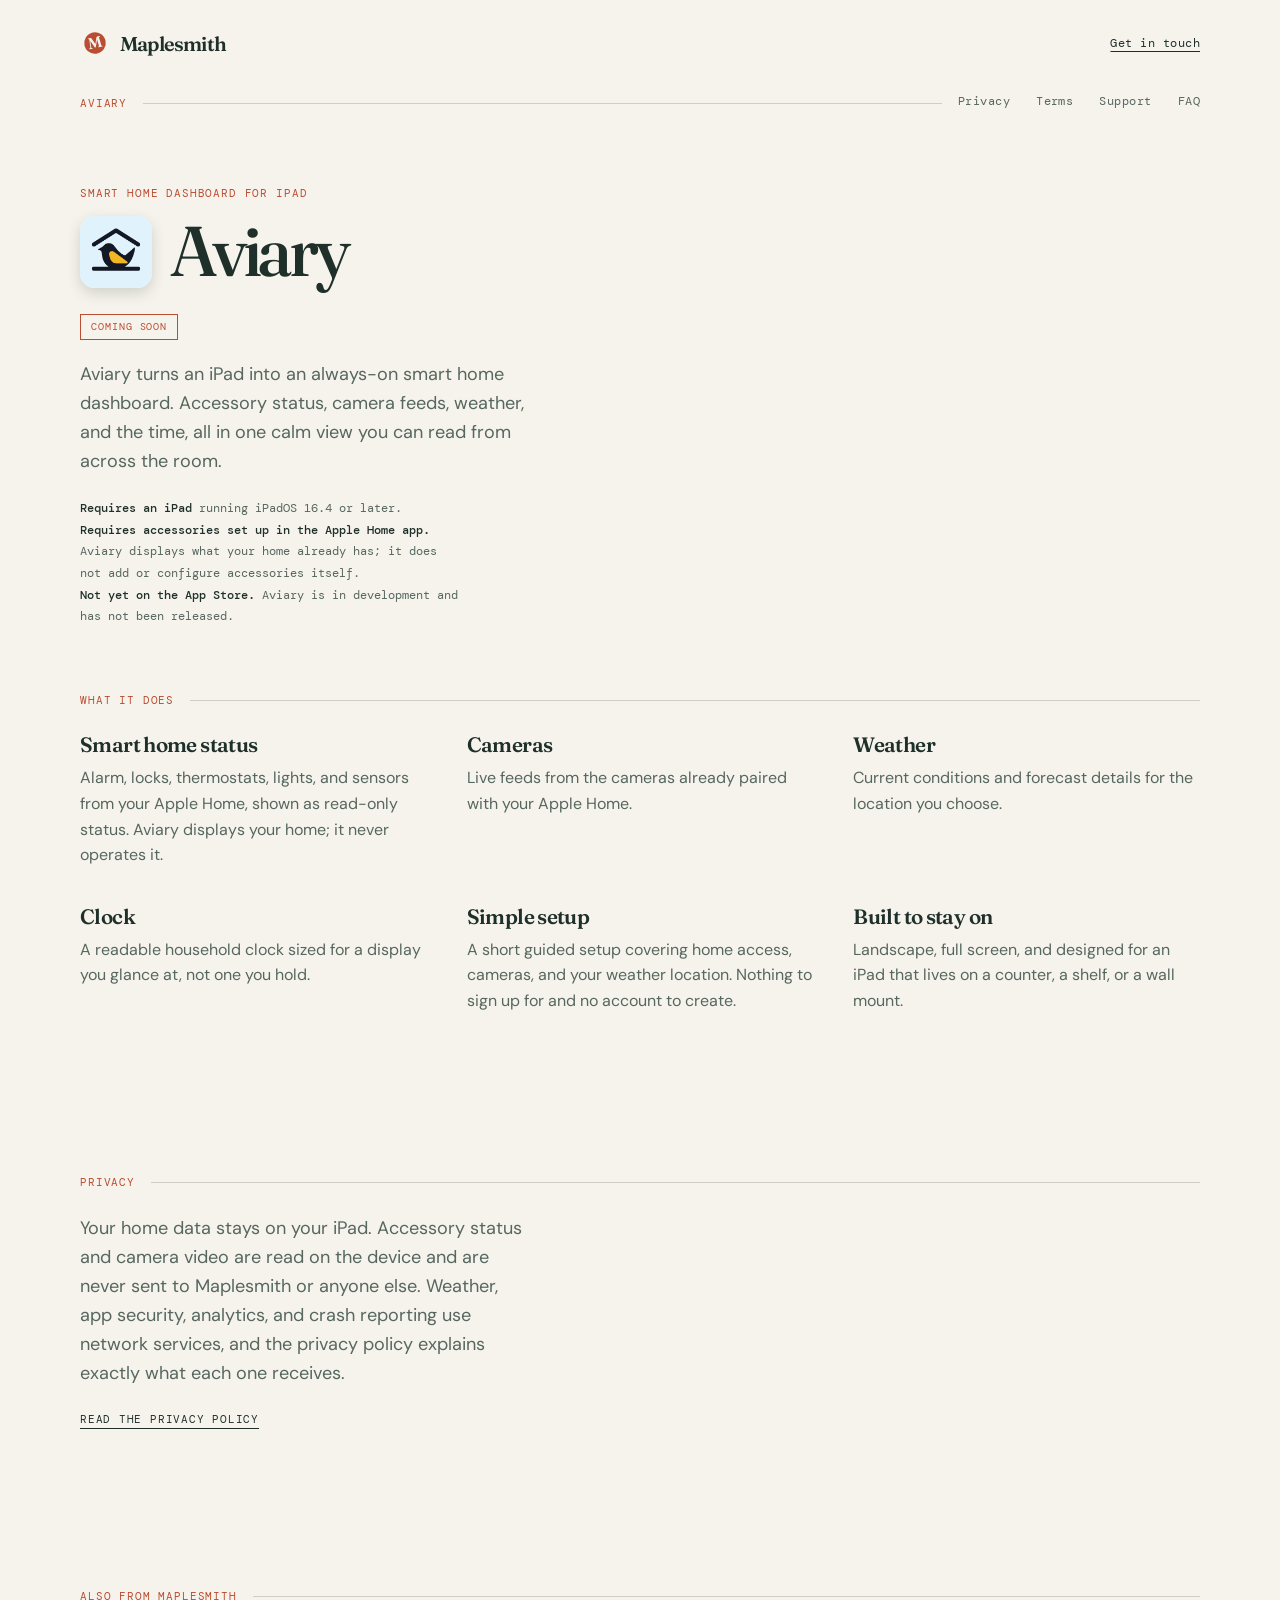
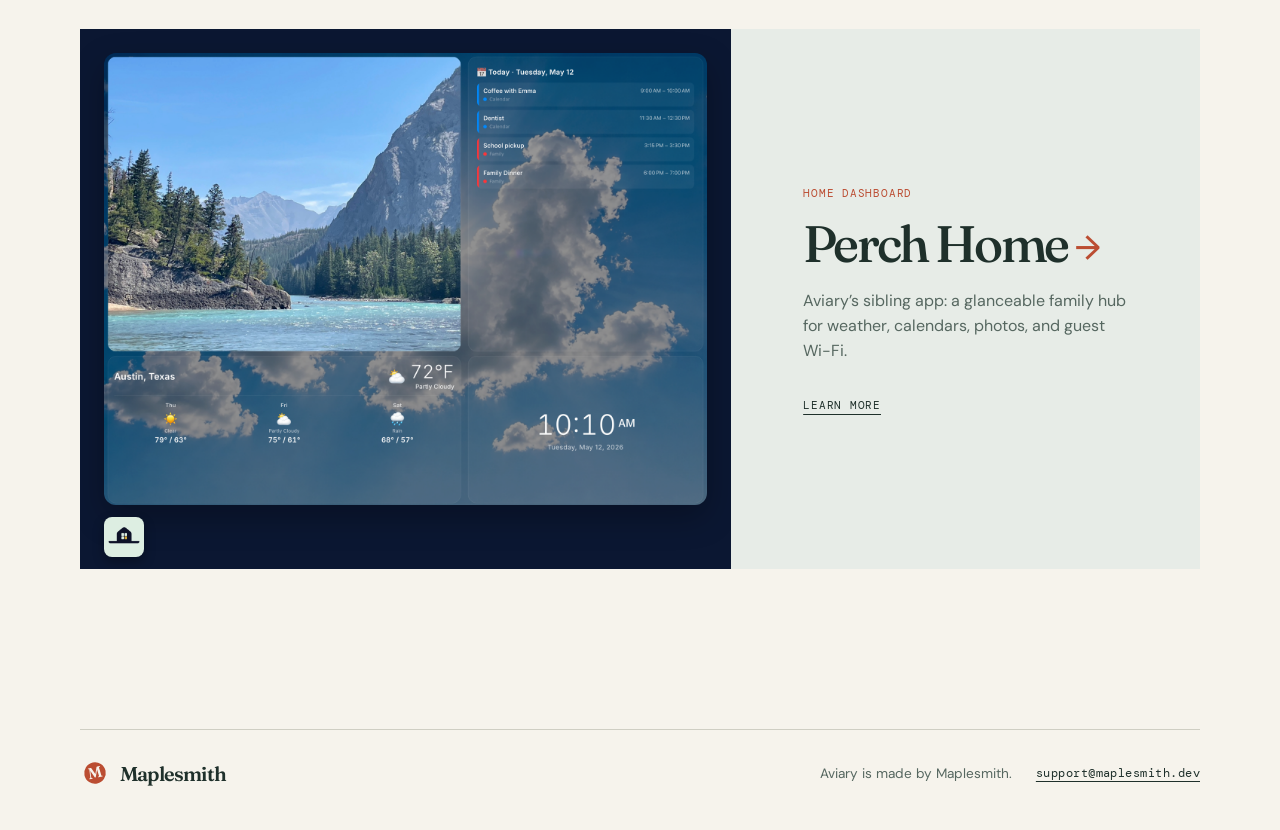
==== aviary/index.html @ 8ebf3b01 "feat: add Aviary section to maplesmith.dev Adds /aviary/ with landing, privacy, terms, support, and " ====
<!doctype html>
<html lang="en">
  <head>
    <meta charset="UTF-8" />
    <meta name="viewport" content="width=device-width, initial-scale=1.0" />
    <meta
      name="description"
      content="Aviary turns an iPad into an always-on smart home dashboard for Apple Home accessory status, camera feeds, weather, and the time."
    />
    <meta name="theme-color" content="#f6f3ec" />
    <title>Aviary - Maplesmith</title>
    <link rel="icon" href="../assets/maplesmith-mark.svg" type="image/svg+xml" />
    <link rel="alternate icon" href="../assets/favicon-32.png" type="image/png" sizes="32x32" />
    <link rel="apple-touch-icon" href="../assets/maplesmith-mark-avatar-180.png" />
    <link rel="preconnect" href="https://fonts.googleapis.com" />
    <link rel="preconnect" href="https://fonts.gstatic.com" crossorigin />
    <link
      href="https://fonts.googleapis.com/css2?family=DM+Mono:wght@400;500&amp;family=DM+Sans:opsz,wght@9..40,400;9..40,500;9..40,600&amp;family=Fraunces:opsz,wght@9..144,500;9..144,600&amp;display=swap"
      rel="stylesheet"
    />
    <link rel="stylesheet" href="../styles.css" />
  </head>
  <body>
    <main>
      <nav aria-label="Primary navigation">
        <a class="wordmark" href="../" aria-label="Maplesmith home">
          <img class="mark" src="../assets/maplesmith-mark.svg" alt="" />
          <span>Maplesmith</span>
        </a>
        <a class="nav-link" href="mailto:hello@maplesmith.dev">Get in touch</a>
      </nav>

      <div class="section-head">
        <div class="section-heading">
          <p class="eyebrow section-label"><a href="./" aria-current="page">Aviary</a></p>
          <span class="rule" aria-hidden="true"></span>
          <nav class="section-nav" aria-label="Aviary pages">
            <a href="./privacy/">Privacy</a>
            <a href="./terms/">Terms</a>
            <a href="./support/">Support</a>
            <a href="./faq/">FAQ</a>
          </nav>
        </div>
      </div>

      <section class="page-hero" id="top">
        <p class="eyebrow app-eyebrow">Smart home dashboard for iPad</p>
        <div class="app-id">
          <img class="app-icon" src="../assets/aviary-icon.png" alt="" />
          <h1>Aviary</h1>
        </div>
        <!-- COMING SOON: remove this badge when v1 is live on the App Store (aviary#34) -->
        <p class="hero-badge"><span class="status-badge">Coming soon</span></p>
        <p class="intro">
          Aviary turns an iPad into an always-on smart home dashboard. Accessory status, camera
          feeds, weather, and the time, all in one calm view you can read from across the room.
        </p>
        <p class="requirements">
          <strong>Requires an iPad</strong> running iPadOS 16.4 or later.<br />
          <strong>Requires accessories set up in the Apple Home app.</strong> Aviary displays what
          your home already has; it does not add or configure accessories itself.<br />
          <!-- COMING SOON: replace with the App Store link when v1 is live (aviary#34) -->
          <strong>Not yet on the App Store.</strong> Aviary is in development and has not been
          released.
        </p>
      </section>

      <section class="work" aria-labelledby="features-title">
        <div class="section-heading">
          <p class="eyebrow" id="features-title">What it does</p>
          <span class="rule" aria-hidden="true"></span>
        </div>
        <div class="features">
          <div class="feature">
            <h3>Smart home status</h3>
            <p>
              Alarm, locks, thermostats, lights, and sensors from your Apple Home, shown as
              read-only status. Aviary displays your home; it never operates it.
            </p>
          </div>
          <div class="feature">
            <h3>Cameras</h3>
            <p>Live feeds from the cameras already paired with your Apple Home.</p>
          </div>
          <div class="feature">
            <h3>Weather</h3>
            <p>Current conditions and forecast details for the location you choose.</p>
          </div>
          <div class="feature">
            <h3>Clock</h3>
            <p>A readable household clock sized for a display you glance at, not one you hold.</p>
          </div>
          <div class="feature">
            <h3>Simple setup</h3>
            <p>
              A short guided setup covering home access, cameras, and your weather location. Nothing
              to sign up for and no account to create.
            </p>
          </div>
          <div class="feature">
            <h3>Built to stay on</h3>
            <p>
              Landscape, full screen, and designed for an iPad that lives on a counter, a shelf, or
              a wall mount.
            </p>
          </div>
        </div>
      </section>

      <section class="work" aria-labelledby="privacy-title">
        <div class="section-heading">
          <p class="eyebrow" id="privacy-title">Privacy</p>
          <span class="rule" aria-hidden="true"></span>
        </div>
        <p class="intro">
          Your home data stays on your iPad. Accessory status and camera video are read on the
          device and are never sent to Maplesmith or anyone else. Weather, app security, analytics,
          and crash reporting use network services, and the privacy policy explains exactly what
          each one receives.
        </p>
        <a class="cta" href="privacy/">Read the privacy policy</a>
      </section>

      <section class="work" aria-labelledby="sibling-title">
        <div class="section-heading">
          <p class="eyebrow" id="sibling-title">Also from Maplesmith</p>
          <span class="rule" aria-hidden="true"></span>
        </div>
        <a class="project" href="../perch-home/">
          <div class="project-art" aria-hidden="true">
            <img class="project-screenshot" src="../assets/perch-home-dashboard.png" alt="" />
            <span class="project-app-icon">
              <img src="../assets/perch-home-icon.png" alt="" />
            </span>
          </div>
          <div class="project-copy">
            <p class="project-type">Home dashboard</p>
            <h2>Perch Home <span aria-hidden="true">&rarr;</span></h2>
            <p>
              Aviary&rsquo;s sibling app: a glanceable family hub for weather, calendars, photos,
              and guest Wi-Fi.
            </p>
            <span class="project-link">Learn more</span>
          </div>
        </a>
      </section>
    </main>

    <footer>
      <a class="wordmark" href="../">
        <img class="mark" src="../assets/maplesmith-mark.svg" alt="" />
        <span>Maplesmith</span>
      </a>
      <p>Aviary is made by Maplesmith.</p>
      <a href="mailto:support@maplesmith.dev">support@maplesmith.dev</a>
    </footer>
  </body>
</html>
---- styles.css ----
:root {
  --paper: #f6f3ec;
  --ink: #1f302b;
  --muted: #566760;
  --line: #cfcec3;
  --maple: #bb4d32;
  --moss: #405d4d;
  --serif: "Fraunces", Georgia, serif;
  --sans: "DM Sans", Arial, sans-serif;
  --mono: "DM Mono", monospace;
}

* {
  box-sizing: border-box;
}

html {
  scroll-behavior: smooth;
}

body {
  margin: 0;
  background: var(--paper);
  color: var(--ink);
  font-family: var(--sans);
}

a {
  color: inherit;
}

main,
footer {
  width: min(100% - 48px, 1120px);
  margin: 0 auto;
}

nav {
  display: flex;
  align-items: center;
  justify-content: space-between;
  padding: 28px 0;
}

.wordmark {
  display: inline-flex;
  align-items: center;
  gap: 10px;
  color: var(--ink);
  font-family: var(--serif);
  font-size: 1.25rem;
  font-weight: 600;
  letter-spacing: -0.04em;
  text-decoration: none;
}

.mark {
  width: 30px;
  height: 30px;
  display: block;
}

.nav-link,
footer a:not(.wordmark) {
  font-family: var(--mono);
  font-size: 0.72rem;
  letter-spacing: 0.04em;
  text-underline-offset: 4px;
}

.hero {
  padding: clamp(88px, 15vw, 180px) 0 clamp(110px, 17vw, 190px);
}

.eyebrow {
  margin: 0;
  color: var(--maple);
  font-family: var(--mono);
  font-size: 0.7rem;
  letter-spacing: 0.075em;
  line-height: 1.5;
  text-transform: uppercase;
}

.hero-eyebrow {
  text-transform: none;
}

h1,
h2,
p {
  margin-top: 0;
}

h1 {
  max-width: 850px;
  margin: 22px 0 28px;
  font-family: var(--serif);
  font-size: clamp(3.8rem, 9vw, 7.6rem);
  font-weight: 500;
  letter-spacing: -0.075em;
  line-height: 0.95;
}

h1 em {
  color: var(--maple);
  font-weight: 500;
}

.intro {
  max-width: 450px;
  color: var(--muted);
  font-size: 1.13rem;
  line-height: 1.6;
}

.work {
  padding-bottom: clamp(100px, 14vw, 160px);
}

.section-heading {
  display: flex;
  align-items: center;
  gap: 16px;
  margin-bottom: 24px;
}

.rule {
  height: 1px;
  flex: 1;
  background: var(--line);
}

.project {
  display: grid;
  grid-template-columns: minmax(280px, 1fr) minmax(250px, 0.72fr);
  overflow: hidden;
  background: #e7ece7;
  color: var(--ink);
  text-decoration: none;
  transition: transform 180ms ease, box-shadow 180ms ease;
}

.project:hover {
  box-shadow: 8px 10px 0 var(--ink);
  transform: translate(-4px, -4px);
}

.project-art {
  position: relative;
  display: flex;
  align-items: center;
  overflow: hidden;
  padding: 24px 24px 64px;
  background: #0b1732;
}

.project-screenshot {
  display: block;
  width: 100%;
  height: auto;
  object-fit: contain;
  object-position: center;
  border-radius: 12px;
  box-shadow: 0 12px 32px rgba(0, 0, 0, 0.28);
}

.project-app-icon {
  position: absolute;
  bottom: 12px;
  left: 24px;
  display: block;
  width: 40px;
  overflow: hidden;
  border-radius: 20%;
  box-shadow: 0 5px 12px rgba(0, 0, 0, 0.3);
}

.project-app-icon img {
  display: block;
  width: 100%;
  height: auto;
}

.project-copy {
  display: flex;
  flex-direction: column;
  justify-content: center;
  padding: clamp(36px, 6vw, 72px);
}

.project-type,
.project-link {
  font-family: var(--mono);
  font-size: 0.7rem;
  letter-spacing: 0.07em;
  text-transform: uppercase;
}

.project-type {
  margin-bottom: 18px;
  color: var(--maple);
}

h2 {
  margin-bottom: 20px;
  font-family: var(--serif);
  font-size: clamp(2.25rem, 4vw, 3.4rem);
  font-weight: 500;
  letter-spacing: -0.055em;
  line-height: 1;
}

h2 span {
  color: var(--maple);
  font-family: var(--sans);
  font-size: 0.65em;
  vertical-align: 0.1em;
}

.project-copy > p:not(.project-type) {
  max-width: 370px;
  color: var(--muted);
  line-height: 1.55;
}

.project-link {
  margin-top: 18px;
  color: var(--ink);
  text-decoration: underline;
  text-underline-offset: 5px;
}

footer {
  display: grid;
  grid-template-columns: 1fr auto auto;
  gap: 24px;
  align-items: center;
  padding: 28px 0 42px;
  border-top: 1px solid var(--line);
}

footer p {
  margin: 0;
  color: var(--muted);
  font-size: 0.85rem;
}

@media (max-width: 680px) {
  main,
  footer {
    width: min(100% - 32px, 1120px);
  }

  nav {
    padding-top: 20px;
  }

  .hero {
    padding-top: 100px;
  }

  h1 {
    font-size: clamp(3.5rem, 17vw, 5rem);
  }

  .project {
    grid-template-columns: 1fr;
  }

  .project-art {
    padding: 16px 16px 54px;
  }

  .project-app-icon {
    bottom: 10px;
    left: 16px;
    width: 36px;
  }

  .project-copy {
    padding: 34px;
  }

  footer {
    grid-template-columns: 1fr;
    gap: 16px;
  }
}

/* App sections and document pages */

.section-head {
  padding-top: 8px;
}

/* the section label is an eyebrow, so it carries the same rule as every other
   section heading on the site rather than floating in whitespace. the page
   links share that row, with the rule separating them from the label. */
.section-head .section-heading {
  margin-bottom: 0;
}

.section-label {
  margin: 0;
  white-space: nowrap;
}

.section-label a {
  color: inherit;
  text-decoration: none;
}

.section-label a:hover {
  text-decoration: underline;
  text-underline-offset: 4px;
}

.app-eyebrow {
  margin-bottom: 14px;
}

.section-nav {
  display: flex;
  flex-wrap: wrap;
  justify-content: flex-start;
  gap: 4px 26px;
  padding: 0;
}

.section-nav a {
  padding-bottom: 2px;
  border-bottom: 2px solid transparent;
  color: var(--muted);
  font-family: var(--mono);
  font-size: 0.72rem;
  letter-spacing: 0.04em;
  text-decoration: none;
}

.section-nav a:hover {
  color: var(--ink);
}

.section-nav a[aria-current="page"] {
  color: var(--ink);
  border-bottom-color: var(--maple);
}

.page-hero {
  padding: clamp(40px, 7vw, 72px) 0 clamp(40px, 6vw, 64px);
}

.page-hero h1,
.doc h1 {
  margin: 18px 0 22px;
  font-size: clamp(2.6rem, 6vw, 4.4rem);
  letter-spacing: -0.06em;
}

.app-id {
  display: flex;
  align-items: center;
  gap: 18px;
  margin-bottom: 26px;
}

.app-id h1 {
  margin: 0;
}

.app-icon {
  width: 72px;
  height: 72px;
  display: block;
  border-radius: 20%;
  box-shadow: 0 5px 14px rgba(31, 48, 43, 0.18);
}

.features {
  display: grid;
  grid-template-columns: repeat(auto-fit, minmax(260px, 1fr));
  gap: 36px 40px;
}

.feature h3 {
  margin: 0 0 8px;
  font-family: var(--serif);
  font-size: 1.3rem;
  font-weight: 600;
  letter-spacing: -0.03em;
}

.feature p {
  margin: 0;
  color: var(--muted);
  line-height: 1.6;
}

.doc {
  max-width: 720px;
  padding: clamp(36px, 6vw, 60px) 0 clamp(72px, 11vw, 120px);
}

.doc-meta {
  color: var(--muted);
  font-family: var(--mono);
  font-size: 0.72rem;
  letter-spacing: 0.04em;
}

.doc h2 {
  margin: 48px 0 14px;
  font-size: 1.55rem;
  letter-spacing: -0.035em;
  line-height: 1.25;
}

.doc h3 {
  margin: 32px 0 10px;
  font-family: var(--serif);
  font-size: 1.2rem;
  font-weight: 600;
  letter-spacing: -0.03em;
}

.doc p,
.doc li {
  color: var(--muted);
  font-size: 1rem;
  line-height: 1.7;
}

.doc ul {
  margin: 0 0 18px;
  padding-left: 22px;
}

.doc li {
  margin-bottom: 10px;
}

.doc strong {
  color: var(--ink);
  font-weight: 600;
}

.doc code {
  font-family: var(--mono);
  font-size: 0.85em;
  overflow-wrap: anywhere;
}

.cta {
  display: inline-block;
  margin-top: 6px;
  color: var(--ink);
  font-family: var(--mono);
  font-size: 0.7rem;
  letter-spacing: 0.07em;
  text-transform: uppercase;
  text-underline-offset: 5px;
}

@media (max-width: 680px) {
  .section-nav {
    gap: 4px 18px;
  }


  .page-hero h1,
  .doc h1 {
    font-size: clamp(2.4rem, 11vw, 3.2rem);
  }
}

/* the label and links share a row down to about 400px, below which the rule
   between them shrinks to a stub; there, the links drop to their own line */
@media (max-width: 400px) {
  .section-head .section-heading {
    flex-wrap: wrap;
    row-gap: 14px;
  }

  .section-head .section-nav {
    flex-basis: 100%;
  }
}

/* The studio index carried a single project tile until Aviary was added; stacked
   tiles need separating or their art panels read as one continuous block. */

.project + .project {
  margin-top: clamp(28px, 4vw, 44px);
}

/* Pre-release apps: tile art for an app with no device screenshot yet, and the
   coming-soon marker. Search the site for "Coming soon" to find every place the
   marker appears when an app ships. */

.project-art.is-icon-only {
  justify-content: center;
  padding: clamp(32px, 6vw, 56px);
}

.project-icon-art {
  display: block;
  width: min(60%, 180px);
  height: auto;
  border-radius: 22.5%;
  box-shadow: 0 12px 32px rgba(0, 0, 0, 0.28);
}

.status-badge {
  display: inline-block;
  padding: 4px 10px;
  border: 1px solid var(--maple);
  color: var(--maple);
  font-family: var(--mono);
  font-size: 0.65rem;
  letter-spacing: 0.09em;
  line-height: 1.6;
  text-transform: uppercase;
  white-space: nowrap;
}

.project-type .status-badge {
  margin-left: 10px;
}

.hero-badge {
  margin-bottom: 20px;
}

.requirements {
  margin: 22px 0 0;
  max-width: 54ch;
  color: var(--muted);
  font-family: var(--mono);
  font-size: 0.75rem;
  line-height: 1.8;
}

.requirements strong {
  color: var(--ink);
  font-weight: 500;
}
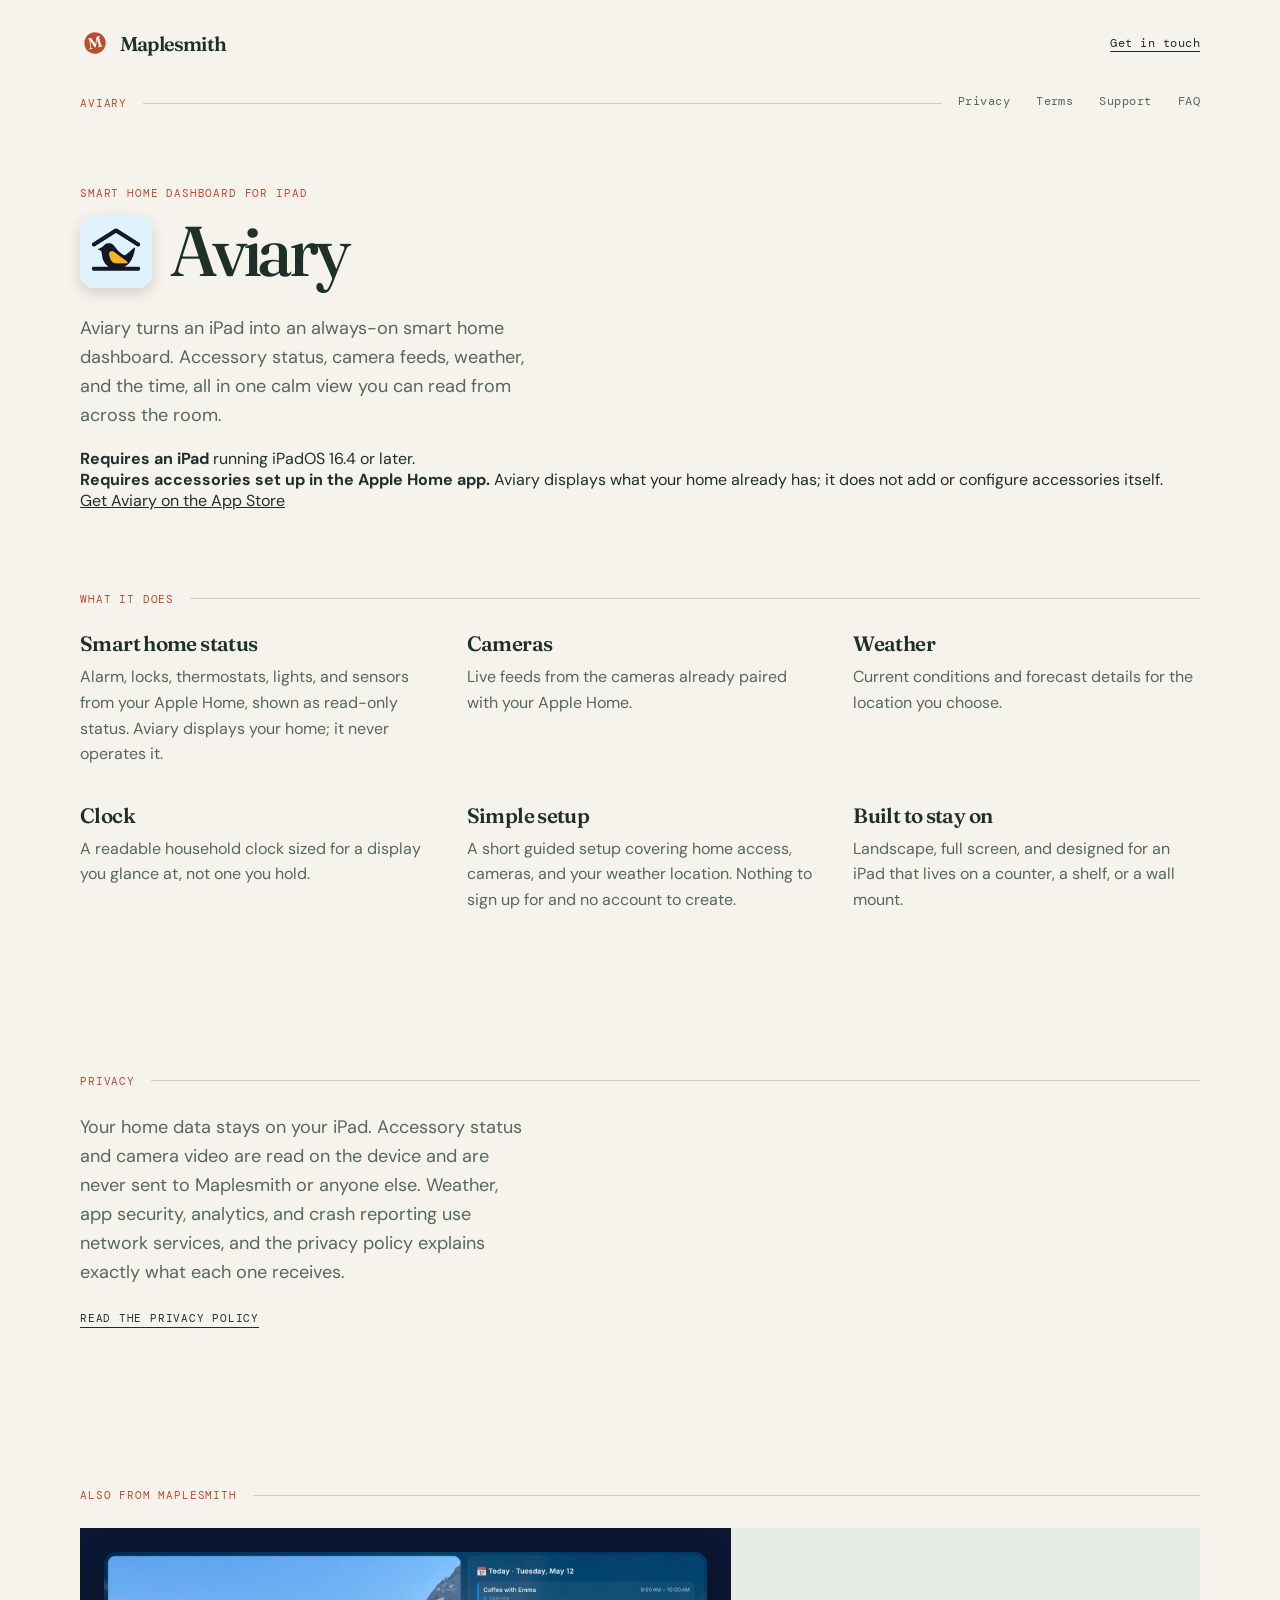
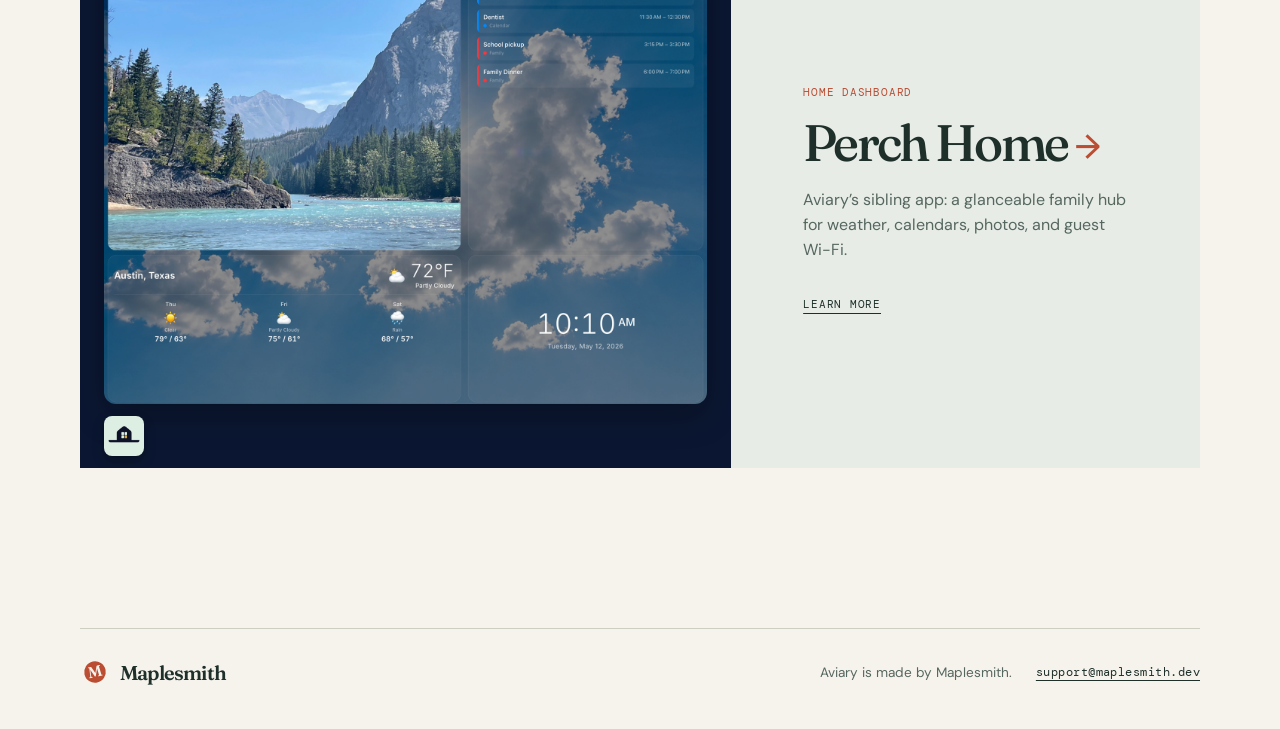
==== commit 38410670: "feat: mark Aviary as released on the App Store Drop the "Coming soon" badges and their CSS, link the" ====
--- a/aviary/index.html
+++ b/aviary/index.html
@@ -49,8 +49,6 @@
           <img class="app-icon" src="../assets/aviary-icon.png" alt="" />
           <h1>Aviary</h1>
         </div>
-        <!-- COMING SOON: remove this badge when v1 is live on the App Store (aviary#34) -->
-        <p class="hero-badge"><span class="status-badge">Coming soon</span></p>
         <p class="intro">
           Aviary turns an iPad into an always-on smart home dashboard. Accessory status, camera
           feeds, weather, and the time, all in one calm view you can read from across the room.
@@ -59,9 +57,7 @@
           <strong>Requires an iPad</strong> running iPadOS 16.4 or later.<br />
           <strong>Requires accessories set up in the Apple Home app.</strong> Aviary displays what
           your home already has; it does not add or configure accessories itself.<br />
-          <!-- COMING SOON: replace with the App Store link when v1 is live (aviary#34) -->
-          <strong>Not yet on the App Store.</strong> Aviary is in development and has not been
-          released.
+          <a href="https://apps.apple.com/app/id6811444955">Get Aviary on the App Store</a>
         </p>
       </section>
 
--- a/styles.css
+++ b/styles.css
@@ -494,9 +494,7 @@
   margin-top: clamp(28px, 4vw, 44px);
 }
 
-/* Pre-release apps: tile art for an app with no device screenshot yet, and the
-   coming-soon marker. Search the site for "Coming soon" to find every place the
-   marker appears when an app ships. */
+/* Tile art for an app with no device screenshot yet. */
 
 .project-art.is-icon-only {
   justify-content: center;
@@ -516,29 +514,7 @@
   padding: 4px 10px;
   border: 1px solid var(--maple);
   color: var(--maple);
-  font-family: var(--mono);
-  font-size: 0.65rem;
-  letter-spacing: 0.09em;
-  line-height: 1.6;
-  text-transform: uppercase;
-  white-space: nowrap;
-}
-
-.project-type .status-badge {
-  margin-left: 10px;
-}
-
-.hero-badge {
-  margin-bottom: 20px;
-}
-
-.requirements {
-  margin: 22px 0 0;
-  max-width: 54ch;
-  color: var(--muted);
-  font-family: var(--mono);
-  font-size: 0.75rem;
-  line-height: 1.8;
+  font-family: var(--mono.8;
 }
 
 .requirements strong {
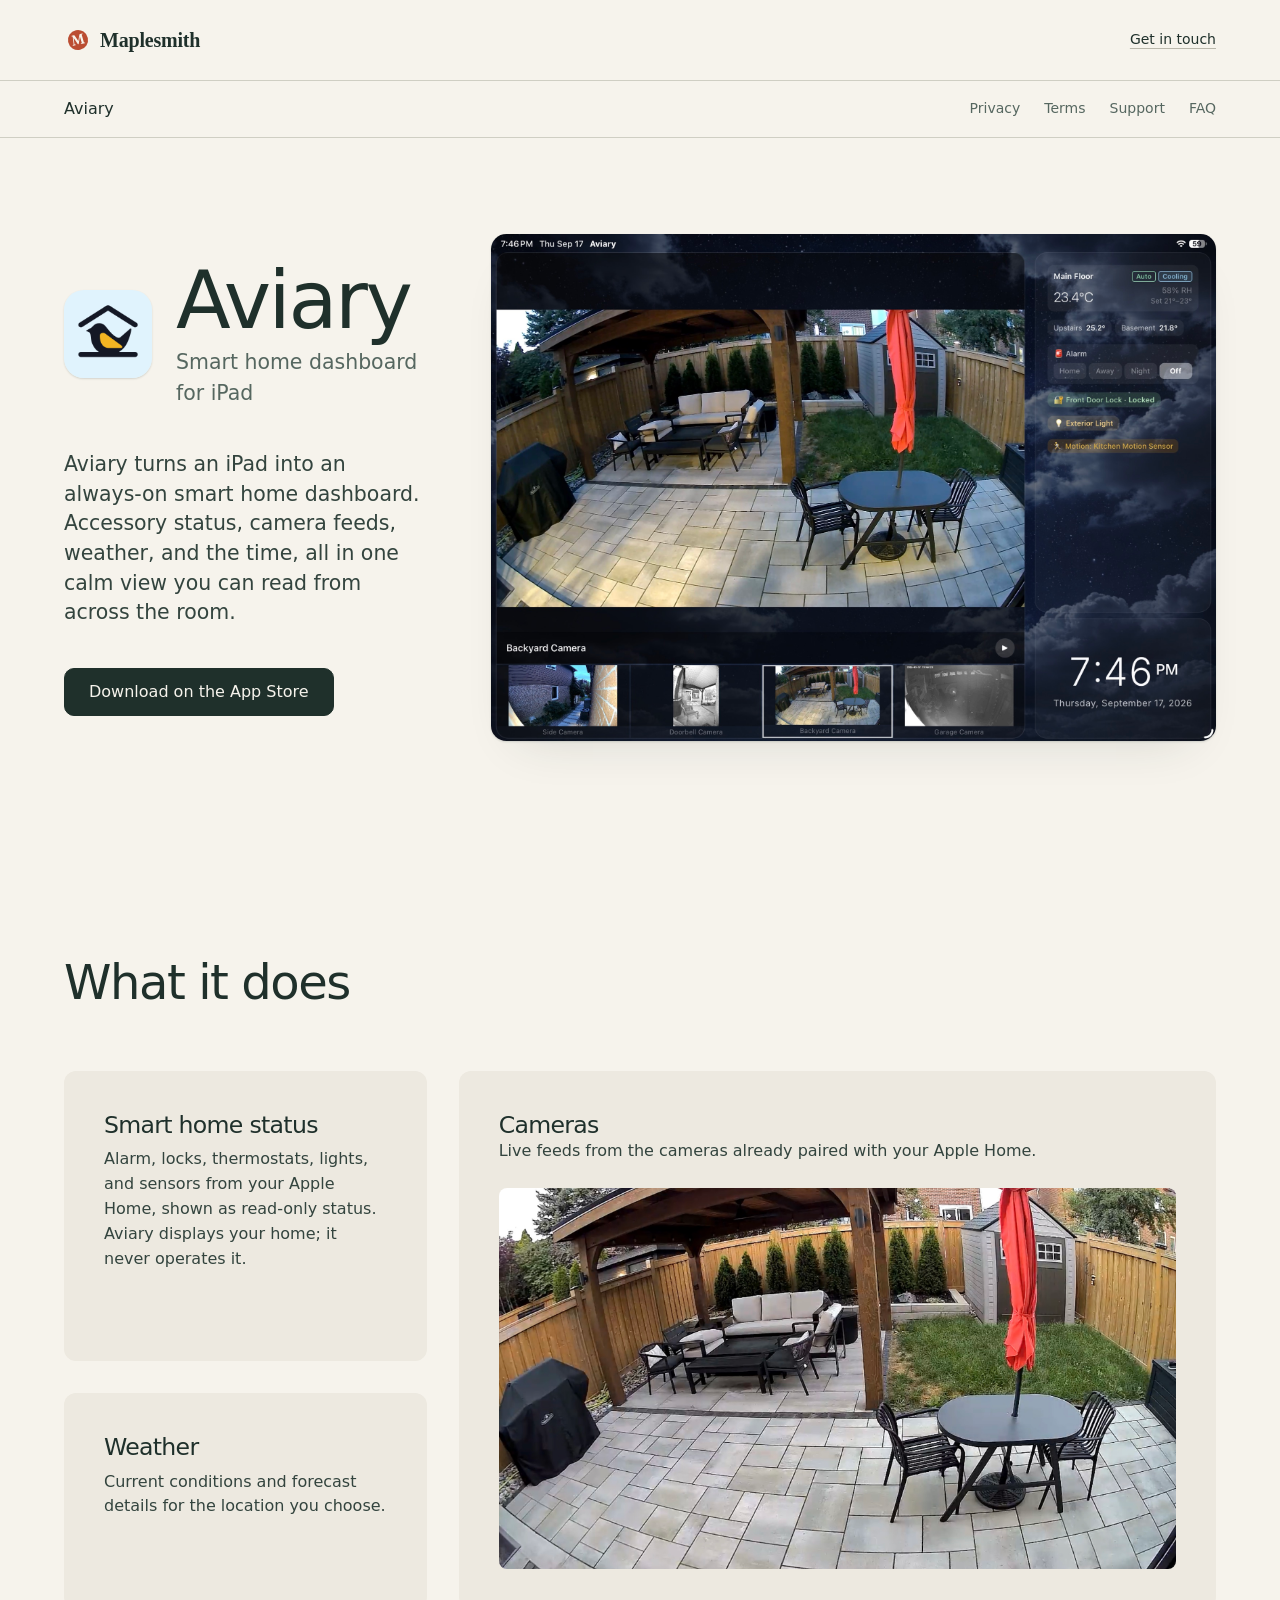
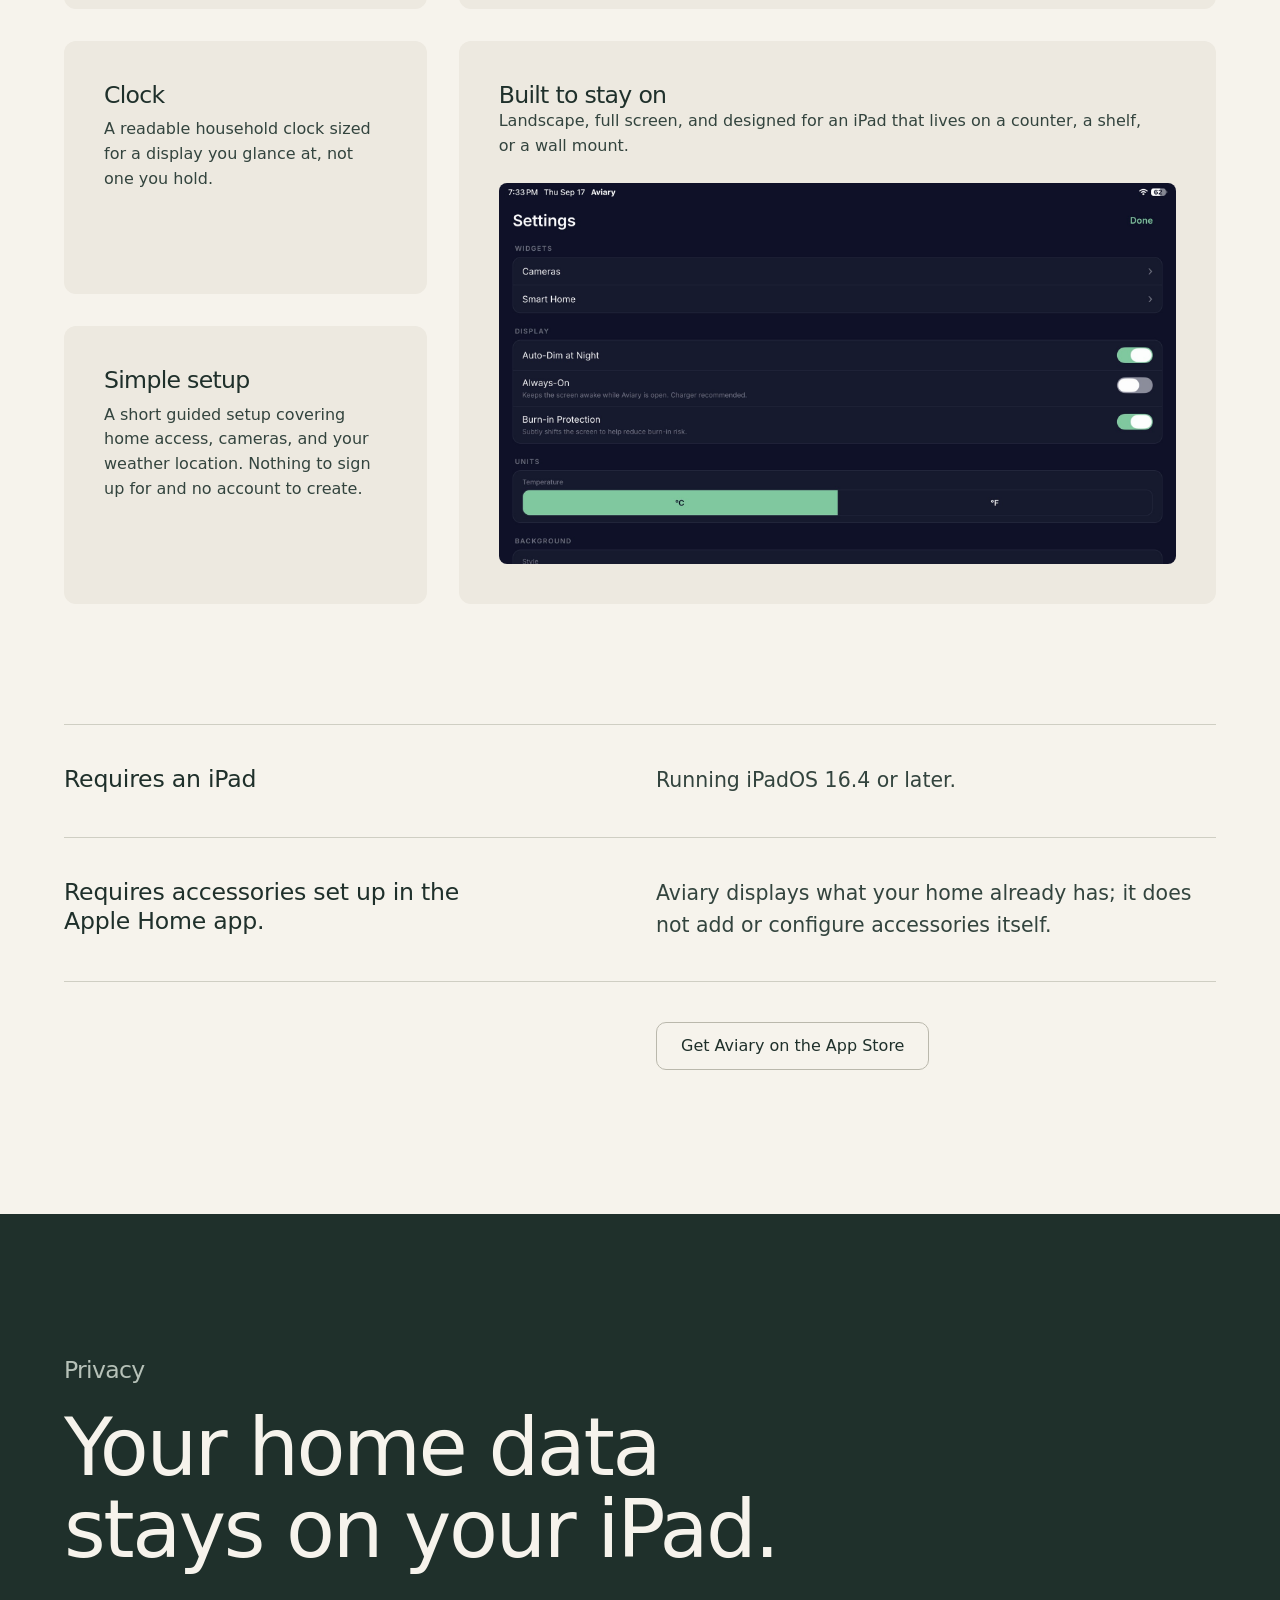
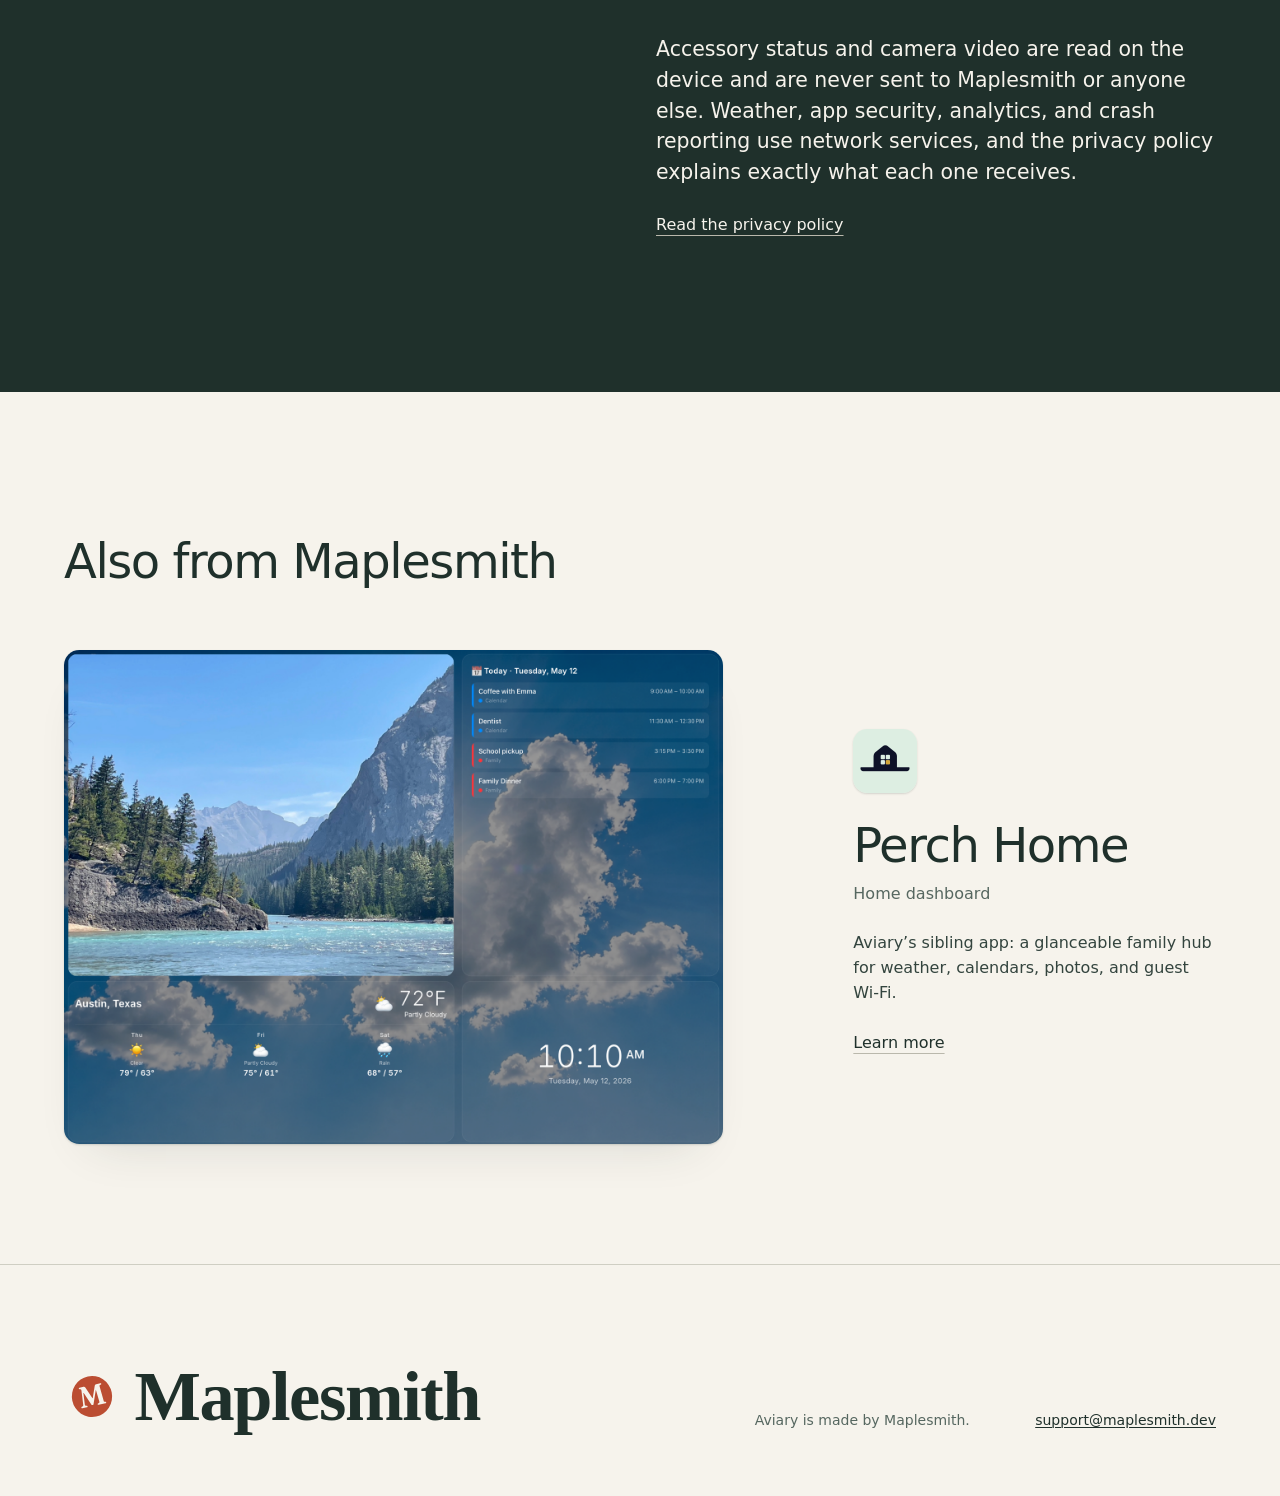
==== commit 25657246: "feat: redesign the site around the apps' own screens Replace Fraunces, DM Sans and DM Mono with Sato" ====
--- a/aviary/index.html
+++ b/aviary/index.html
@@ -12,143 +12,202 @@
     <link rel="icon" href="../assets/maplesmith-mark.svg" type="image/svg+xml" />
     <link rel="alternate icon" href="../assets/favicon-32.png" type="image/png" sizes="32x32" />
     <link rel="apple-touch-icon" href="../assets/maplesmith-mark-avatar-180.png" />
-    <link rel="preconnect" href="https://fonts.googleapis.com" />
-    <link rel="preconnect" href="https://fonts.gstatic.com" crossorigin />
+    <link rel="preconnect" href="https://api.fontshare.com" crossorigin />
+    <link rel="preconnect" href="https://cdn.fontshare.com" crossorigin />
     <link
-      href="https://fonts.googleapis.com/css2?family=DM+Mono:wght@400;500&amp;family=DM+Sans:opsz,wght@9..40,400;9..40,500;9..40,600&amp;family=Fraunces:opsz,wght@9..144,500;9..144,600&amp;display=swap"
+      href="https://api.fontshare.com/v2/css?f[]=satoshi@400,500,700&amp;f[]=gambetta@600&amp;display=swap"
       rel="stylesheet"
     />
     <link rel="stylesheet" href="../styles.css" />
   </head>
   <body>
-    <main>
-      <nav aria-label="Primary navigation">
+    <header class="masthead">
+      <nav class="container" aria-label="Primary navigation">
         <a class="wordmark" href="../" aria-label="Maplesmith home">
           <img class="mark" src="../assets/maplesmith-mark.svg" alt="" />
           <span>Maplesmith</span>
         </a>
         <a class="nav-link" href="mailto:hello@maplesmith.dev">Get in touch</a>
       </nav>
-
-      <div class="section-head">
-        <div class="section-heading">
-          <p class="eyebrow section-label"><a href="./" aria-current="page">Aviary</a></p>
-          <span class="rule" aria-hidden="true"></span>
-          <nav class="section-nav" aria-label="Aviary pages">
-            <a href="./privacy/">Privacy</a>
-            <a href="./terms/">Terms</a>
-            <a href="./support/">Support</a>
-            <a href="./faq/">FAQ</a>
-          </nav>
-        </div>
+    </header>
+    <div class="section-head">
+      <div class="section-heading container">
+        <p class="section-label"><a href="./" aria-current="page">Aviary</a></p>
+        <span class="rule" aria-hidden="true"></span>
+        <nav class="section-nav" aria-label="Aviary pages">
+          <a href="./privacy/">Privacy</a>
+          <a href="./terms/">Terms</a>
+          <a href="./support/">Support</a>
+          <a href="./faq/">FAQ</a>
+        </nav>
       </div>
-
-      <section class="page-hero" id="top">
-        <p class="eyebrow app-eyebrow">Smart home dashboard for iPad</p>
-        <div class="app-id">
-          <img class="app-icon" src="../assets/aviary-icon.png" alt="" />
-          <h1>Aviary</h1>
-        </div>
-        <p class="intro">
-          Aviary turns an iPad into an always-on smart home dashboard. Accessory status, camera
-          feeds, weather, and the time, all in one calm view you can read from across the room.
-        </p>
-        <p class="requirements">
-          <strong>Requires an iPad</strong> running iPadOS 16.4 or later.<br />
-          <strong>Requires accessories set up in the Apple Home app.</strong> Aviary displays what
-          your home already has; it does not add or configure accessories itself.<br />
-          <a href="https://apps.apple.com/app/id6811444955">Get Aviary on the App Store</a>
-        </p>
+    </div>
+
+    <main>
+      <section class="page-hero page-hero--stage" id="top">
+        <div class="container">
+          <div class="page-hero-text">
+            <div class="app-id">
+              <img class="app-icon" src="../assets/aviary-icon.png" width="72" height="72" alt="" />
+              <div>
+                <h1>Aviary</h1>
+                <p class="subtitle">Smart home dashboard for iPad</p>
+              </div>
+            </div>
+            <p class="lead">
+              Aviary turns an iPad into an always-on smart home dashboard. Accessory status, camera
+              feeds, weather, and the time, all in one calm view you can read from across the room.
+            </p>
+            <div class="actions">
+              <a class="btn" href="https://apps.apple.com/app/id6811444955">Download on the App Store</a>
+            </div>
+          </div>
+          <figure class="page-hero-art">
+            <img
+              class="screen"
+              src="../assets/aviary-dashboard.jpg"
+              width="2000"
+              height="1397"
+              fetchpriority="high"
+              alt="Aviary on an iPad: a backyard camera feed, thermostat, alarm and lock status, and the time"
+            />
+          </figure>
+        </div>
       </section>
 
       <section class="work" aria-labelledby="features-title">
-        <div class="section-heading">
-          <p class="eyebrow" id="features-title">What it does</p>
-          <span class="rule" aria-hidden="true"></span>
-        </div>
-        <div class="features">
-          <div class="feature">
-            <h3>Smart home status</h3>
+        <div class="container">
+          <h2 id="features-title">What it does</h2>
+          <div class="features features--bento">
+            <div class="feature feature--status">
+              <h3>Smart home status</h3>
+              <p>
+                Alarm, locks, thermostats, lights, and sensors from your Apple Home, shown as
+                read-only status. Aviary displays your home; it never operates it.
+              </p>
+            </div>
+            <div class="feature feature--cameras">
+              <div class="feature-text">
+                <h3>Cameras</h3>
+                <p>Live feeds from the cameras already paired with your Apple Home.</p>
+              </div>
+              <img
+                class="screen"
+                src="../assets/aviary-camera.jpg"
+                width="2000"
+                height="1397"
+                loading="lazy"
+                alt="A backyard camera feed shown full screen in Aviary"
+              />
+            </div>
+            <div class="feature">
+              <h3>Weather</h3>
+              <p>Current conditions and forecast details for the location you choose.</p>
+            </div>
+            <div class="feature">
+              <h3>Clock</h3>
+              <p>A readable household clock sized for a display you glance at, not one you hold.</p>
+            </div>
+            <div class="feature">
+              <h3>Simple setup</h3>
+              <p>
+                A short guided setup covering home access, cameras, and your weather location.
+                Nothing to sign up for and no account to create.
+              </p>
+            </div>
+            <div class="feature feature--stay-on">
+              <div class="feature-text">
+                <h3>Built to stay on</h3>
+                <p>
+                  Landscape, full screen, and designed for an iPad that lives on a counter, a shelf,
+                  or a wall mount.
+                </p>
+              </div>
+              <img
+                class="screen"
+                src="../assets/aviary-settings.jpg"
+                width="2000"
+                height="1397"
+                loading="lazy"
+                alt="Aviary's display settings: auto-dim at night, always-on, and burn-in protection"
+              />
+            </div>
+          </div>
+        </div>
+      </section>
+
+      <section class="requirements-band" aria-label="Requirements">
+        <div class="container">
+          <dl class="requirements">
+            <div>
+              <dt>Requires an iPad</dt>
+              <dd>Running iPadOS 16.4 or later.</dd>
+            </div>
+            <div>
+              <dt>Requires accessories set up in the Apple Home app.</dt>
+              <dd>
+                Aviary displays what your home already has; it does not add or configure accessories
+                itself.
+              </dd>
+            </div>
+          </dl>
+          <a class="btn btn--quiet" href="https://apps.apple.com/app/id6811444955">Get Aviary on the App Store</a>
+        </div>
+      </section>
+
+      <section class="statement-band" aria-labelledby="privacy-title">
+        <div class="container">
+          <h2 id="privacy-title">Privacy</h2>
+          <p class="statement">Your home data stays on your iPad.</p>
+          <div class="statement-copy">
             <p>
-              Alarm, locks, thermostats, lights, and sensors from your Apple Home, shown as
-              read-only status. Aviary displays your home; it never operates it.
+              Accessory status and camera video are read on the device and are never sent to
+              Maplesmith or anyone else. Weather, app security, analytics, and crash reporting use
+              network services, and the privacy policy explains exactly what each one receives.
             </p>
+            <a class="cta" href="privacy/">Read the privacy policy</a>
           </div>
-          <div class="feature">
-            <h3>Cameras</h3>
-            <p>Live feeds from the cameras already paired with your Apple Home.</p>
-          </div>
-          <div class="feature">
-            <h3>Weather</h3>
-            <p>Current conditions and forecast details for the location you choose.</p>
-          </div>
-          <div class="feature">
-            <h3>Clock</h3>
-            <p>A readable household clock sized for a display you glance at, not one you hold.</p>
-          </div>
-          <div class="feature">
-            <h3>Simple setup</h3>
-            <p>
-              A short guided setup covering home access, cameras, and your weather location. Nothing
-              to sign up for and no account to create.
-            </p>
-          </div>
-          <div class="feature">
-            <h3>Built to stay on</h3>
-            <p>
-              Landscape, full screen, and designed for an iPad that lives on a counter, a shelf, or
-              a wall mount.
-            </p>
-          </div>
-        </div>
-      </section>
-
-      <section class="work" aria-labelledby="privacy-title">
-        <div class="section-heading">
-          <p class="eyebrow" id="privacy-title">Privacy</p>
-          <span class="rule" aria-hidden="true"></span>
-        </div>
-        <p class="intro">
-          Your home data stays on your iPad. Accessory status and camera video are read on the
-          device and are never sent to Maplesmith or anyone else. Weather, app security, analytics,
-          and crash reporting use network services, and the privacy policy explains exactly what
-          each one receives.
-        </p>
-        <a class="cta" href="privacy/">Read the privacy policy</a>
-      </section>
-
-      <section class="work" aria-labelledby="sibling-title">
-        <div class="section-heading">
-          <p class="eyebrow" id="sibling-title">Also from Maplesmith</p>
-          <span class="rule" aria-hidden="true"></span>
-        </div>
-        <a class="project" href="../perch-home/">
-          <div class="project-art" aria-hidden="true">
-            <img class="project-screenshot" src="../assets/perch-home-dashboard.png" alt="" />
-            <span class="project-app-icon">
-              <img src="../assets/perch-home-icon.png" alt="" />
-            </span>
-          </div>
-          <div class="project-copy">
-            <p class="project-type">Home dashboard</p>
-            <h2>Perch Home <span aria-hidden="true">&rarr;</span></h2>
-            <p>
-              Aviary&rsquo;s sibling app: a glanceable family hub for weather, calendars, photos,
-              and guest Wi-Fi.
-            </p>
-            <span class="project-link">Learn more</span>
-          </div>
+        </div>
+      </section>
+
+      <section class="work sibling" aria-labelledby="sibling-title">
+        <div class="container">
+          <h2 id="sibling-title">Also from Maplesmith</h2>
+          <a class="project" href="../perch-home/">
+            <figure class="project-art">
+              <img
+                class="screen"
+                src="../assets/perch-home-dashboard.png"
+                width="1600"
+                height="1200"
+                loading="lazy"
+                alt="Perch Home on an iPad: a photo, the day's calendar, the weather forecast, and the time"
+              />
+            </figure>
+            <div class="project-copy">
+              <img class="app-icon" src="../assets/perch-home-icon.png" width="64" height="64" alt="" />
+              <h3>Perch Home</h3>
+              <p class="kind">Home dashboard</p>
+              <p class="desc">
+                Aviary&rsquo;s sibling app: a glanceable family hub for weather, calendars, photos,
+                and guest Wi-Fi.
+              </p>
+              <span class="project-link">Learn more</span>
+            </div>
+          </a>
+        </div>
+      </section>
+    </main>
+
+    <footer class="site-footer">
+      <div class="container">
+        <a class="wordmark" href="../">
+          <img class="mark" src="../assets/maplesmith-mark.svg" alt="" />
+          <span>Maplesmith</span>
         </a>
-      </section>
-    </main>
-
-    <footer>
-      <a class="wordmark" href="../">
-        <img class="mark" src="../assets/maplesmith-mark.svg" alt="" />
-        <span>Maplesmith</span>
-      </a>
-      <p>Aviary is made by Maplesmith.</p>
-      <a href="mailto:support@maplesmith.dev">support@maplesmith.dev</a>
+        <p>Aviary is made by Maplesmith.</p>
+        <a href="mailto:support@maplesmith.dev">support@maplesmith.dev</a>
+      </div>
     </footer>
   </body>
 </html>
--- a/styles.css
+++ b/styles.css
@@ -1,523 +1,782 @@
-:root {
-  --paper: #f6f3ec;
-  --ink: #1f302b;
-  --muted: #566760;
-  --line: #cfcec3;
-  --maple: #bb4d32;
-  --moss: #405d4d;
-  --serif: "Fraunces", Georgia, serif;
-  --sans: "DM Sans", Arial, sans-serif;
-  --mono: "DM Mono", monospace;
-}
-
-* {
-  box-sizing: border-box;
-}
+/* Hallmark · shape: Split Studio (/), Banner and Showcase (/perch-home/), Stage product page (/aviary/), Long Document (docs) · genre: editorial · theme: brand · redesign: full · draw: cc7d07, 1c250b, 7abcd0 (shapes swapped, see Picks)
+ * paper: oklch(96.5% 0.010 87.5) · accent: oklch(56% 0.148 35) · display: Satoshi · body: Satoshi · wordmark: Gambetta · hero: Banner (/), Banner (/perch-home/), Stage (/aviary/), kept (docs) · nav: edge-aligned, wordmark and one link · footer: mast · signature: both apps' real iPad screens set large on the first screen
+ * axes: light/geometric-sans/warm · posture: restrained · job: try · imagery: screenshots 6 (the owner's App Store captures) · contrast: pass · fold: pass · v2.0.0 */
+/* Hallmark · reworded "Perch Home →" to "Perch Home", "Aviary →" to "Aviary" · 63 names the arrow glued to the head */
+/* Hallmark · waive 77 · section.requirements-band is two dl rows and one App Store action · Aviary states exactly two requirements and a third row would invent one */
+/* Hallmark · waive 79 · the document pages head an article with its title only · each privacy policy, terms and FAQ text runs straight on below its title, so the first screen is the document itself */
+/* Hallmark · dismissed 77 · the studio home has two apps to show and the document pages are single legal texts; no section was added beyond the page's own content */
+/* Hallmark · pre-emit critique: P4 H4 E4 S4 R5 V3 · weakest: V, the three landing pages share the split tile; each page leads differently (type banner, full-width screen, stage) */
+@import url("./tokens.css");
+@import url("./base.css");
 
 html {
   scroll-behavior: smooth;
 }
 
-body {
-  margin: 0;
-  background: var(--paper);
-  color: var(--ink);
-  font-family: var(--sans);
-}
-
-a {
-  color: inherit;
-}
-
-main,
-footer {
-  width: min(100% - 48px, 1120px);
-  margin: 0 auto;
-}
-
-nav {
+a:hover {
+  text-decoration-color: var(--color-accent);
+}
+
+
+/* Chrome */
+
+.masthead nav {
   display: flex;
   align-items: center;
   justify-content: space-between;
-  padding: 28px 0;
+  min-height: 80px;
 }
 
 .wordmark {
   display: inline-flex;
   align-items: center;
-  gap: 10px;
-  color: var(--ink);
-  font-family: var(--serif);
-  font-size: 1.25rem;
+  gap: var(--space-xs);
+  color: var(--color-ink);
+  font-family: var(--font-outlier);
+  font-size: var(--text-lg);
   font-weight: 600;
-  letter-spacing: -0.04em;
+  letter-spacing: -0.01em;
   text-decoration: none;
 }
 
 .mark {
-  width: 30px;
-  height: 30px;
-  display: block;
+  width: 28px;
+  height: 28px;
+  flex-shrink: 0;
 }
 
 .nav-link,
-footer a:not(.wordmark) {
-  font-family: var(--mono);
-  font-size: 0.72rem;
-  letter-spacing: 0.04em;
-  text-underline-offset: 4px;
-}
-
-.hero {
-  padding: clamp(88px, 15vw, 180px) 0 clamp(110px, 17vw, 190px);
-}
-
-.eyebrow {
-  margin: 0;
-  color: var(--maple);
-  font-family: var(--mono);
-  font-size: 0.7rem;
-  letter-spacing: 0.075em;
-  line-height: 1.5;
-  text-transform: uppercase;
-}
-
-.hero-eyebrow {
-  text-transform: none;
-}
-
-h1,
-h2,
-p {
-  margin-top: 0;
-}
-
-h1 {
-  max-width: 850px;
-  margin: 22px 0 28px;
-  font-family: var(--serif);
-  font-size: clamp(3.8rem, 9vw, 7.6rem);
+.cta,
+.project-link {
+  display: inline-flex;
+  align-items: center;
+  min-height: 44px;
   font-weight: 500;
-  letter-spacing: -0.075em;
-  line-height: 0.95;
-}
-
-h1 em {
-  color: var(--maple);
-  font-weight: 500;
-}
-
-.intro {
-  max-width: 450px;
-  color: var(--muted);
-  font-size: 1.13rem;
-  line-height: 1.6;
-}
-
-.work {
-  padding-bottom: clamp(100px, 14vw, 160px);
+  text-decoration: underline;
+  text-decoration-color: var(--color-rule-2);
+  text-underline-offset: 0.3em;
+  transition: text-decoration-color var(--dur-short) var(--ease-out);
+}
+
+.nav-link {
+  font-size: var(--text-sm);
+}
+
+.nav-link:active,
+.cta:active,
+.project:active .project-link,
+.doc a:active {
+  color: var(--color-ink-2);
+}
+
+.statement-band .cta:active {
+  color: var(--color-board-muted);
+}
+
+.section-head {
+  border-block: var(--rule-hair) solid var(--color-rule);
 }
 
 .section-heading {
   display: flex;
   align-items: center;
-  gap: 16px;
-  margin-bottom: 24px;
-}
-
-.rule {
-  height: 1px;
-  flex: 1;
-  background: var(--line);
-}
-
-.project {
-  display: grid;
-  grid-template-columns: minmax(280px, 1fr) minmax(250px, 0.72fr);
-  overflow: hidden;
-  background: #e7ece7;
-  color: var(--ink);
-  text-decoration: none;
-  transition: transform 180ms ease, box-shadow 180ms ease;
-}
-
-.project:hover {
-  box-shadow: 8px 10px 0 var(--ink);
-  transform: translate(-4px, -4px);
-}
-
-.project-art {
-  position: relative;
-  display: flex;
-  align-items: center;
-  overflow: hidden;
-  padding: 24px 24px 64px;
-  background: #0b1732;
-}
-
-.project-screenshot {
-  display: block;
-  width: 100%;
-  height: auto;
-  object-fit: contain;
-  object-position: center;
-  border-radius: 12px;
-  box-shadow: 0 12px 32px rgba(0, 0, 0, 0.28);
-}
-
-.project-app-icon {
-  position: absolute;
-  bottom: 12px;
-  left: 24px;
-  display: block;
-  width: 40px;
-  overflow: hidden;
-  border-radius: 20%;
-  box-shadow: 0 5px 12px rgba(0, 0, 0, 0.3);
-}
-
-.project-app-icon img {
-  display: block;
-  width: 100%;
-  height: auto;
-}
-
-.project-copy {
-  display: flex;
-  flex-direction: column;
-  justify-content: center;
-  padding: clamp(36px, 6vw, 72px);
-}
-
-.project-type,
-.project-link {
-  font-family: var(--mono);
-  font-size: 0.7rem;
-  letter-spacing: 0.07em;
-  text-transform: uppercase;
-}
-
-.project-type {
-  margin-bottom: 18px;
-  color: var(--maple);
-}
-
-h2 {
-  margin-bottom: 20px;
-  font-family: var(--serif);
-  font-size: clamp(2.25rem, 4vw, 3.4rem);
+  gap: var(--space-lg);
+  min-height: 56px;
+}
+
+.section-label {
   font-weight: 500;
-  letter-spacing: -0.055em;
-  line-height: 1;
-}
-
-h2 span {
-  color: var(--maple);
-  font-family: var(--sans);
-  font-size: 0.65em;
-  vertical-align: 0.1em;
-}
-
-.project-copy > p:not(.project-type) {
-  max-width: 370px;
-  color: var(--muted);
-  line-height: 1.55;
-}
-
-.project-link {
-  margin-top: 18px;
-  color: var(--ink);
-  text-decoration: underline;
-  text-underline-offset: 5px;
-}
-
-footer {
-  display: grid;
-  grid-template-columns: 1fr auto auto;
-  gap: 24px;
-  align-items: center;
-  padding: 28px 0 42px;
-  border-top: 1px solid var(--line);
-}
-
-footer p {
-  margin: 0;
-  color: var(--muted);
-  font-size: 0.85rem;
-}
-
-@media (max-width: 680px) {
-  main,
-  footer {
-    width: min(100% - 32px, 1120px);
-  }
-
-  nav {
-    padding-top: 20px;
-  }
-
-  .hero {
-    padding-top: 100px;
-  }
-
-  h1 {
-    font-size: clamp(3.5rem, 17vw, 5rem);
-  }
-
-  .project {
-    grid-template-columns: 1fr;
-  }
-
-  .project-art {
-    padding: 16px 16px 54px;
-  }
-
-  .project-app-icon {
-    bottom: 10px;
-    left: 16px;
-    width: 36px;
-  }
-
-  .project-copy {
-    padding: 34px;
-  }
-
-  footer {
-    grid-template-columns: 1fr;
-    gap: 16px;
-  }
-}
-
-/* App sections and document pages */
-
-.section-head {
-  padding-top: 8px;
-}
-
-/* the section label is an eyebrow, so it carries the same rule as every other
-   section heading on the site rather than floating in whitespace. the page
-   links share that row, with the rule separating them from the label. */
-.section-head .section-heading {
-  margin-bottom: 0;
-}
-
-.section-label {
-  margin: 0;
   white-space: nowrap;
 }
 
 .section-label a {
-  color: inherit;
+  display: inline-flex;
+  align-items: center;
+  min-height: 44px;
   text-decoration: none;
 }
 
 .section-label a:hover {
   text-decoration: underline;
-  text-underline-offset: 4px;
-}
-
-.app-eyebrow {
-  margin-bottom: 14px;
+  text-decoration-color: var(--color-accent);
+}
+
+.rule {
+  flex: 1;
 }
 
 .section-nav {
   display: flex;
   flex-wrap: wrap;
-  justify-content: flex-start;
-  gap: 4px 26px;
-  padding: 0;
+  gap: 0 var(--space-lg);
 }
 
 .section-nav a {
-  padding-bottom: 2px;
-  border-bottom: 2px solid transparent;
-  color: var(--muted);
-  font-family: var(--mono);
-  font-size: 0.72rem;
-  letter-spacing: 0.04em;
+  display: inline-flex;
+  align-items: center;
+  min-height: 44px;
+  color: var(--color-muted);
+  font-size: var(--text-sm);
   text-decoration: none;
+  transition: color var(--dur-short) var(--ease-out);
 }
 
 .section-nav a:hover {
-  color: var(--ink);
+  color: var(--color-ink);
 }
 
 .section-nav a[aria-current="page"] {
-  color: var(--ink);
-  border-bottom-color: var(--maple);
-}
+  color: var(--color-ink);
+  box-shadow: inset 0 -2px 0 var(--color-accent);
+}
+
+.site-footer {
+  border-top: var(--rule-hair) solid var(--color-rule);
+  padding-block: var(--space-3xl) var(--space-2xl);
+}
+
+.site-footer .container {
+  display: grid;
+  grid-template-columns: repeat(12, minmax(0, 1fr));
+  column-gap: var(--gap-columns);
+  row-gap: var(--space-lg);
+  align-items: end;
+}
+
+.site-footer .wordmark {
+  grid-column: 1 / 8;
+  gap: 0.2em;
+  font-size: clamp(2.5rem, 2rem + 3vw, 4.5rem);
+  letter-spacing: -0.02em;
+  line-height: 1;
+}
+
+.site-footer .wordmark .mark {
+  width: 0.8em;
+  height: 0.8em;
+}
+
+.site-footer p {
+  grid-column: 8 / 11;
+  color: var(--color-muted);
+  font-size: var(--text-sm);
+}
+
+.site-footer a:not(.wordmark) {
+  grid-column: 11 / 13;
+  justify-self: end;
+  font-size: var(--text-sm);
+}
+
+/* Controls */
+
+.actions {
+  display: flex;
+  flex-wrap: wrap;
+  gap: var(--space-sm);
+}
+
+.btn {
+  display: inline-flex;
+  align-items: center;
+  min-height: 48px;
+  padding: 0 var(--space-lg);
+  border: var(--rule-hair) solid var(--color-ink);
+  border-radius: var(--radius-input);
+  background: var(--color-ink);
+  color: var(--color-paper);
+  font-weight: 500;
+  line-height: 1;
+  text-decoration: none;
+  white-space: nowrap;
+  transition: background-color var(--dur-short) var(--ease-out), transform var(--dur-micro) var(--ease-out);
+}
+
+.btn:hover {
+  background: var(--color-ink-2);
+}
+
+.btn:active {
+  transform: translateY(1px);
+}
+
+.btn--quiet {
+  border-color: var(--color-rule-2);
+  background: transparent;
+  color: var(--color-ink);
+}
+
+.btn--quiet:hover {
+  background: var(--color-paper-2);
+}
+
+/* Screens: the apps' own captures, no device frame */
+
+.screen {
+  width: 100%;
+  border-radius: clamp(8px, 1.2vw, var(--radius-screen));
+  box-shadow: var(--shadow-screen);
+}
+
+.app-icon {
+  width: 64px;
+  height: 64px;
+  border-radius: var(--radius-icon);
+  box-shadow: 0 1px 2px var(--color-shade);
+}
+
+/* Studio home */
+
+.hero {
+  padding-block: var(--space-3xl) var(--section-gap-s);
+}
+
+.hero h1 {
+  max-width: 16ch;
+}
+
+.hero .lead {
+  margin-top: var(--space-lg);
+  color: var(--color-ink-2);
+}
+
+.work {
+  padding-block: var(--section-gap-s);
+}
+
+.hero + .work {
+  padding-top: 0;
+}
+
+.work h2 {
+  margin-bottom: var(--space-2xl);
+}
+
+.project {
+  display: grid;
+  grid-template-columns: repeat(12, minmax(0, 1fr));
+  column-gap: var(--gap-columns);
+  align-items: center;
+  border-radius: var(--radius-card);
+  color: inherit;
+  text-decoration: none;
+}
+
+.project + .project {
+  margin-top: var(--section-gap-s);
+}
+
+.project:focus-visible {
+  outline-offset: var(--space-md);
+}
+
+.project-art {
+  grid-column: 1 / 8;
+  grid-row: 1;
+  margin: 0;
+}
+
+.project-copy {
+  grid-column: 9 / 13;
+  grid-row: 1;
+}
+
+.project.is-flipped .project-art {
+  grid-column: 5 / 13;
+}
+
+.project.is-flipped .project-copy {
+  grid-column: 1 / 5;
+  padding-right: var(--space-xl);
+}
+
+.project h3 {
+  margin-top: var(--space-lg);
+  font-size: var(--text-section);
+}
+
+.kind {
+  margin-top: var(--space-xs);
+  color: var(--color-muted);
+  font-weight: 500;
+}
+
+.desc {
+  max-width: 40ch;
+  margin-top: var(--space-lg);
+  color: var(--color-ink-2);
+}
+
+.project-link {
+  margin-top: var(--space-md);
+}
+
+.project:hover .project-link {
+  text-decoration-color: var(--color-accent);
+}
+
+/* App pages */
 
 .page-hero {
-  padding: clamp(40px, 7vw, 72px) 0 clamp(40px, 6vw, 64px);
-}
-
-.page-hero h1,
-.doc h1 {
-  margin: 18px 0 22px;
-  font-size: clamp(2.6rem, 6vw, 4.4rem);
-  letter-spacing: -0.06em;
+  padding-block: var(--space-3xl);
 }
 
 .app-id {
   display: flex;
   align-items: center;
-  gap: 18px;
-  margin-bottom: 26px;
-}
-
-.app-id h1 {
+  gap: var(--space-lg);
+}
+
+.app-id .app-icon {
+  width: 88px;
+  height: 88px;
+}
+
+.subtitle {
+  margin-top: var(--space-2xs);
+  color: var(--color-muted);
+  font-size: var(--text-lead);
+}
+
+.page-hero .lead {
+  margin-top: var(--space-xl);
+  color: var(--color-ink-2);
+}
+
+.page-hero .actions {
+  margin-top: var(--space-xl);
+}
+
+.page-hero--banner {
+  padding-bottom: var(--section-gap-s);
+}
+
+.page-hero--banner .container {
+  display: grid;
+  grid-template-columns: repeat(12, minmax(0, 1fr));
+  column-gap: var(--gap-columns);
+  align-items: end;
+}
+
+.page-hero--banner .page-hero-text {
+  grid-column: 1 / 8;
+}
+
+.page-hero--banner .actions {
+  grid-column: 9 / 13;
+  justify-self: end;
+}
+
+.showcase figure {
+  width: min(100%, 1088px);
+  margin: 0 auto;
+}
+
+.showcase-pair {
+  display: grid;
+  grid-template-columns: minmax(0, 7fr) minmax(0, 5fr);
+  gap: var(--gap-columns);
+  align-items: start;
+  width: min(100%, 1088px);
+  margin: var(--space-2xl) auto 0;
+}
+
+.showcase-pair figure {
+  width: auto;
   margin: 0;
 }
 
-.app-icon {
-  width: 72px;
-  height: 72px;
-  display: block;
-  border-radius: 20%;
-  box-shadow: 0 5px 14px rgba(31, 48, 43, 0.18);
-}
-
-.features {
-  display: grid;
-  grid-template-columns: repeat(auto-fit, minmax(260px, 1fr));
-  gap: 36px 40px;
-}
-
-.feature h3 {
-  margin: 0 0 8px;
-  font-family: var(--serif);
-  font-size: 1.3rem;
-  font-weight: 600;
-  letter-spacing: -0.03em;
+.showcase-pair figcaption {
+  margin-top: var(--space-sm);
+  color: var(--color-muted);
+  font-size: var(--text-sm);
+}
+
+.page-hero--stage .container {
+  display: grid;
+  grid-template-columns: minmax(0, 4fr) minmax(0, 8fr);
+  gap: var(--space-2xl);
+  align-items: center;
+}
+
+.page-hero-art {
+  margin: 0;
+}
+
+.features-layout {
+  display: grid;
+  grid-template-columns: repeat(12, minmax(0, 1fr));
+  column-gap: var(--gap-columns);
+}
+
+.features-layout > h2 {
+  grid-column: 1 / 5;
+  align-self: start;
 }
 
 .feature p {
+  margin-top: var(--space-xs);
+  color: var(--color-ink-2);
+}
+
+.features--rows {
+  grid-column: 5 / 13;
+  border-bottom: var(--rule-hair) solid var(--color-rule);
+}
+
+.features--rows .feature {
+  display: grid;
+  grid-template-columns: minmax(0, 3fr) minmax(0, 5fr);
+  column-gap: var(--gap-columns);
+  align-items: baseline;
+  padding-block: var(--space-xl);
+  border-top: var(--rule-hair) solid var(--color-rule);
+}
+
+.features--rows .feature p {
+  margin-top: 0;
+}
+
+.features--bento {
+  display: grid;
+  grid-template-columns: repeat(12, minmax(0, 1fr));
+  gap: var(--gap-columns);
+}
+
+.features--bento .feature {
+  display: flex;
+  flex-direction: column;
+  gap: var(--space-xs);
+  grid-column: 1 / 5;
+  padding: var(--space-xl);
+  border-radius: var(--radius-card);
+  background: var(--color-paper-2);
+}
+
+.features--bento .feature p {
+  margin-top: 0;
+}
+
+.features--bento .feature--cameras,
+.features--bento .feature--stay-on {
+  grid-column: 5 / 13;
+  gap: var(--space-lg);
+}
+
+.feature--cameras {
+  grid-row: 1 / 3;
+}
+
+.feature--stay-on {
+  grid-row: 3 / 5;
+}
+
+.features--bento .screen {
+  aspect-ratio: 16 / 9;
+  margin-top: auto;
+  border-radius: var(--space-xs);
+  box-shadow: none;
+  object-fit: cover;
+}
+
+.feature--stay-on .screen {
+  object-position: top;
+}
+
+.requirements-band .container {
+  display: grid;
+  grid-template-columns: repeat(12, minmax(0, 1fr));
+  column-gap: var(--gap-columns);
+}
+
+.requirements {
+  grid-column: 1 / 13;
   margin: 0;
-  color: var(--muted);
-  line-height: 1.6;
-}
+  border-bottom: var(--rule-hair) solid var(--color-rule);
+}
+
+.requirements > div {
+  display: grid;
+  grid-template-columns: repeat(12, minmax(0, 1fr));
+  column-gap: var(--gap-columns);
+  padding-block: var(--space-xl);
+  border-top: var(--rule-hair) solid var(--color-rule);
+}
+
+.requirements dt {
+  grid-column: 1 / 6;
+  font-size: var(--text-title);
+  font-weight: 500;
+  letter-spacing: -0.01em;
+  line-height: 1.25;
+}
+
+.requirements dd {
+  grid-column: 7 / 13;
+  margin: 0;
+  color: var(--color-ink-2);
+  font-size: var(--text-lead);
+}
+
+.requirements-band .btn {
+  grid-column: 7 / 13;
+  justify-self: start;
+  margin-top: var(--space-xl);
+}
+
+.requirements-band {
+  padding-bottom: var(--section-gap);
+}
+
+.statement-band {
+  padding-block: var(--section-gap);
+  background: var(--color-board);
+  color: var(--color-board-type);
+}
+
+.statement-band .container {
+  display: grid;
+  grid-template-columns: repeat(12, minmax(0, 1fr));
+  column-gap: var(--gap-columns);
+}
+
+.statement-band h2 {
+  grid-column: 1 / 13;
+  color: var(--color-board-muted);
+  font-size: var(--text-title);
+}
+
+.statement {
+  grid-column: 1 / 11;
+  max-width: 16ch;
+  margin-top: var(--space-lg);
+  font-size: var(--text-display);
+  font-weight: var(--display-weight);
+  letter-spacing: var(--tracking-display);
+  line-height: 1.02;
+  text-wrap: balance;
+}
+
+.statement-copy {
+  grid-column: 7 / 13;
+  margin-top: var(--space-2xl);
+}
+
+.statement-copy p {
+  color: var(--color-board-type);
+  font-size: var(--text-lead);
+  line-height: 1.5;
+}
+
+.statement-copy .cta {
+  margin-top: var(--space-md);
+}
+
+.statement-band :focus-visible {
+  outline-color: var(--color-board-type);
+}
+
+.privacy-band {
+  padding-block: var(--section-gap-s);
+  background: var(--color-paper-2);
+}
+
+.privacy-layout {
+  display: grid;
+  grid-template-columns: repeat(12, minmax(0, 1fr));
+  column-gap: var(--gap-columns);
+}
+
+.privacy-layout h2 {
+  grid-column: 1 / 6;
+}
+
+.privacy-copy {
+  grid-column: 7 / 13;
+}
+
+.privacy-copy .lead {
+  color: var(--color-ink-2);
+}
+
+.privacy-copy .cta {
+  margin-top: var(--space-md);
+}
+
+.sibling {
+  padding-block: var(--section-gap) var(--section-gap-s);
+}
+
+/* Document pages */
 
 .doc {
-  max-width: 720px;
-  padding: clamp(36px, 6vw, 60px) 0 clamp(72px, 11vw, 120px);
+  max-width: 38rem;
+  padding-block: var(--space-2xl) var(--section-gap-s);
+}
+
+.doc h1 {
+  margin-bottom: var(--space-md);
+  font-size: var(--text-display-s);
 }
 
 .doc-meta {
-  color: var(--muted);
-  font-family: var(--mono);
-  font-size: 0.72rem;
-  letter-spacing: 0.04em;
+  color: var(--color-muted);
+  font-size: var(--text-sm);
 }
 
 .doc h2 {
-  margin: 48px 0 14px;
-  font-size: 1.55rem;
-  letter-spacing: -0.035em;
+  margin: var(--space-2xl) 0 var(--space-sm);
+  font-size: var(--text-xl);
   line-height: 1.25;
 }
 
 .doc h3 {
-  margin: 32px 0 10px;
-  font-family: var(--serif);
-  font-size: 1.2rem;
-  font-weight: 600;
-  letter-spacing: -0.03em;
+  margin: var(--space-xl) 0 var(--space-xs);
+  font-size: var(--text-lg);
+}
+
+.doc p,
+.doc ul {
+  margin-block: 0 var(--space-md);
 }
 
 .doc p,
 .doc li {
-  color: var(--muted);
-  font-size: 1rem;
+  color: var(--color-ink-2);
   line-height: 1.7;
 }
 
 .doc ul {
-  margin: 0 0 18px;
-  padding-left: 22px;
-}
-
-.doc li {
-  margin-bottom: 10px;
+  padding-left: 1.25em;
+}
+
+.doc li + li {
+  margin-top: var(--space-xs);
 }
 
 .doc strong {
-  color: var(--ink);
-  font-weight: 600;
+  color: var(--color-ink);
+  font-weight: 700;
+}
+
+.doc a {
+  text-decoration-color: var(--color-accent);
 }
 
 .doc code {
-  font-family: var(--mono);
-  font-size: 0.85em;
+  font-family: var(--font-code);
+  font-size: 0.875em;
   overflow-wrap: anywhere;
 }
 
-.cta {
-  display: inline-block;
-  margin-top: 6px;
-  color: var(--ink);
-  font-family: var(--mono);
-  font-size: 0.7rem;
-  letter-spacing: 0.07em;
-  text-transform: uppercase;
-  text-underline-offset: 5px;
-}
-
-@media (max-width: 680px) {
+@media (max-width: 60rem) {
+  .project,
+  .page-hero--banner .container,
+  .page-hero--stage .container,
+  .features-layout,
+  .showcase-pair,
+  .requirements-band .container,
+  .requirements > div,
+  .statement-band .container,
+  .privacy-layout,
+  .site-footer .container {
+    grid-template-columns: minmax(0, 1fr);
+  }
+
+  .project-copy,
+  .project.is-flipped .project-copy {
+    grid-column: 1;
+    grid-row: 1;
+    padding-right: 0;
+  }
+
+  .project-art,
+  .project.is-flipped .project-art {
+    grid-column: 1;
+    grid-row: 2;
+    margin-top: var(--space-xl);
+  }
+
+  .page-hero--banner .page-hero-text,
+  .page-hero--banner .actions,
+  .features-layout > h2,
+  .features--rows,
+  .requirements,
+  .requirements dt,
+  .requirements dd,
+  .requirements-band .btn,
+  .statement-band h2,
+  .statement,
+  .statement-copy,
+  .privacy-layout h2,
+  .privacy-copy,
+  .site-footer .wordmark,
+  .site-footer p,
+  .site-footer a:not(.wordmark) {
+    grid-column: 1;
+  }
+
+  .page-hero--banner .actions {
+    justify-self: start;
+    margin-top: var(--space-xl);
+  }
+
+  .page-hero--stage .container {
+    gap: var(--space-xl);
+  }
+
+  .features-layout > h2 {
+    margin-bottom: var(--space-xl);
+  }
+
+  .features--bento .feature,
+  .features--bento .feature--cameras,
+  .features--bento .feature--stay-on {
+    grid-column: 1 / -1;
+    grid-row: auto;
+  }
+
+  .requirements dd {
+    margin-top: var(--space-xs);
+  }
+
+  .statement-copy {
+    margin-top: var(--space-xl);
+  }
+
+  .privacy-copy {
+    margin-top: var(--space-lg);
+  }
+
+  .site-footer a:not(.wordmark) {
+    justify-self: start;
+  }
+}
+
+@media (max-width: 40rem) {
+  .features--rows .feature {
+    grid-template-columns: minmax(0, 1fr);
+  }
+
+  .features--rows .feature p {
+    margin-top: var(--space-xs);
+  }
+
+  .app-id .app-icon {
+    width: 64px;
+    height: 64px;
+  }
+}
+
+/* the label and links share a row down to about 400px; below that the links take their own line */
+@media (max-width: 400px) {
+  .section-heading {
+    flex-wrap: wrap;
+    row-gap: 0;
+    padding-block: var(--space-xs);
+  }
+
   .section-nav {
-    gap: 4px 18px;
-  }
-
-
-  .page-hero h1,
-  .doc h1 {
-    font-size: clamp(2.4rem, 11vw, 3.2rem);
-  }
-}
-
-/* the label and links share a row down to about 400px, below which the rule
-   between them shrinks to a stub; there, the links drop to their own line */
-@media (max-width: 400px) {
-  .section-head .section-heading {
-    flex-wrap: wrap;
-    row-gap: 14px;
-  }
-
-  .section-head .section-nav {
     flex-basis: 100%;
   }
 }
-
-/* The studio index carried a single project tile until Aviary was added; stacked
-   tiles need separating or their art panels read as one continuous block. */
-
-.project + .project {
-  margin-top: clamp(28px, 4vw, 44px);
-}
-
-/* Tile art for an app with no device screenshot yet. */
-
-.project-art.is-icon-only {
-  justify-content: center;
-  padding: clamp(32px, 6vw, 56px);
-}
-
-.project-icon-art {
-  display: block;
-  width: min(60%, 180px);
-  height: auto;
-  border-radius: 22.5%;
-  box-shadow: 0 12px 32px rgba(0, 0, 0, 0.28);
-}
-
-.status-badge {
-  display: inline-block;
-  padding: 4px 10px;
-  border: 1px solid var(--maple);
-  color: var(--maple);
-  font-family: var(--mono.8;
-}
-
-.requirements strong {
-  color: var(--ink);
-  font-weight: 500;
-}
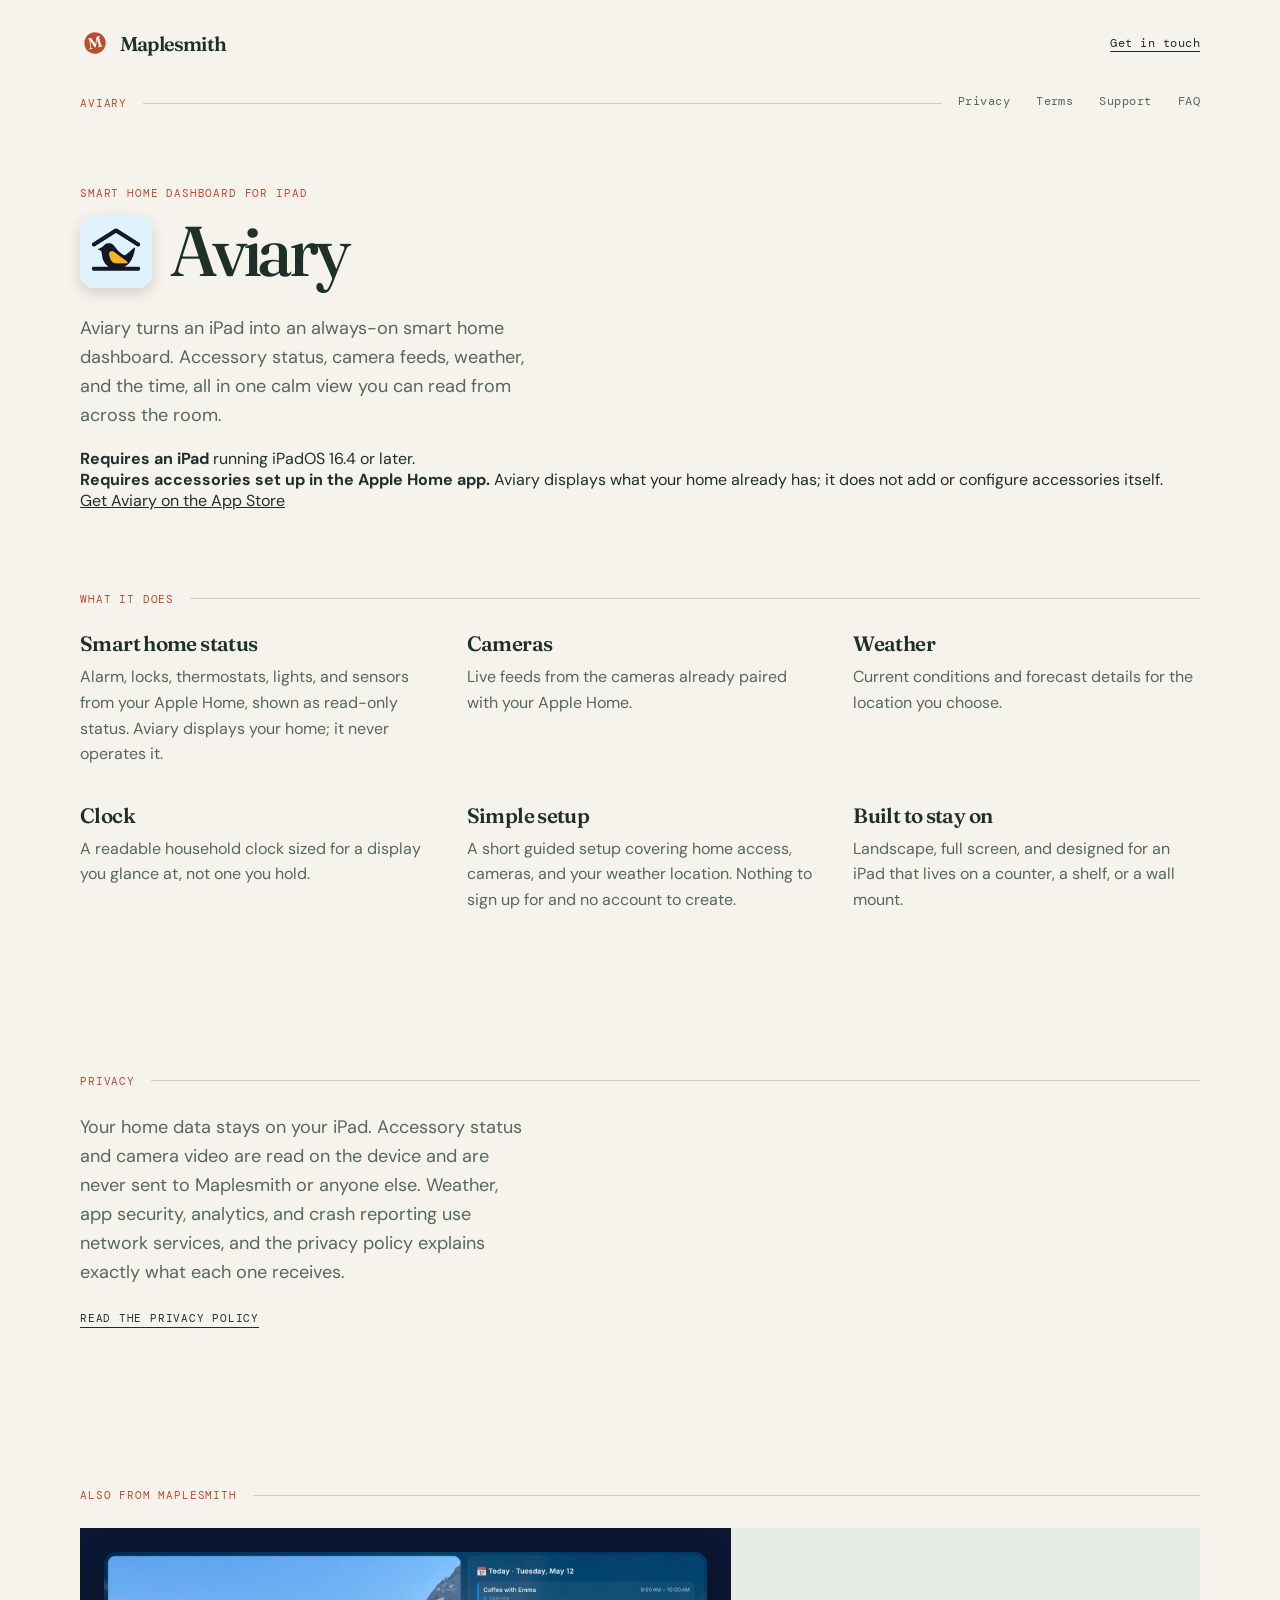
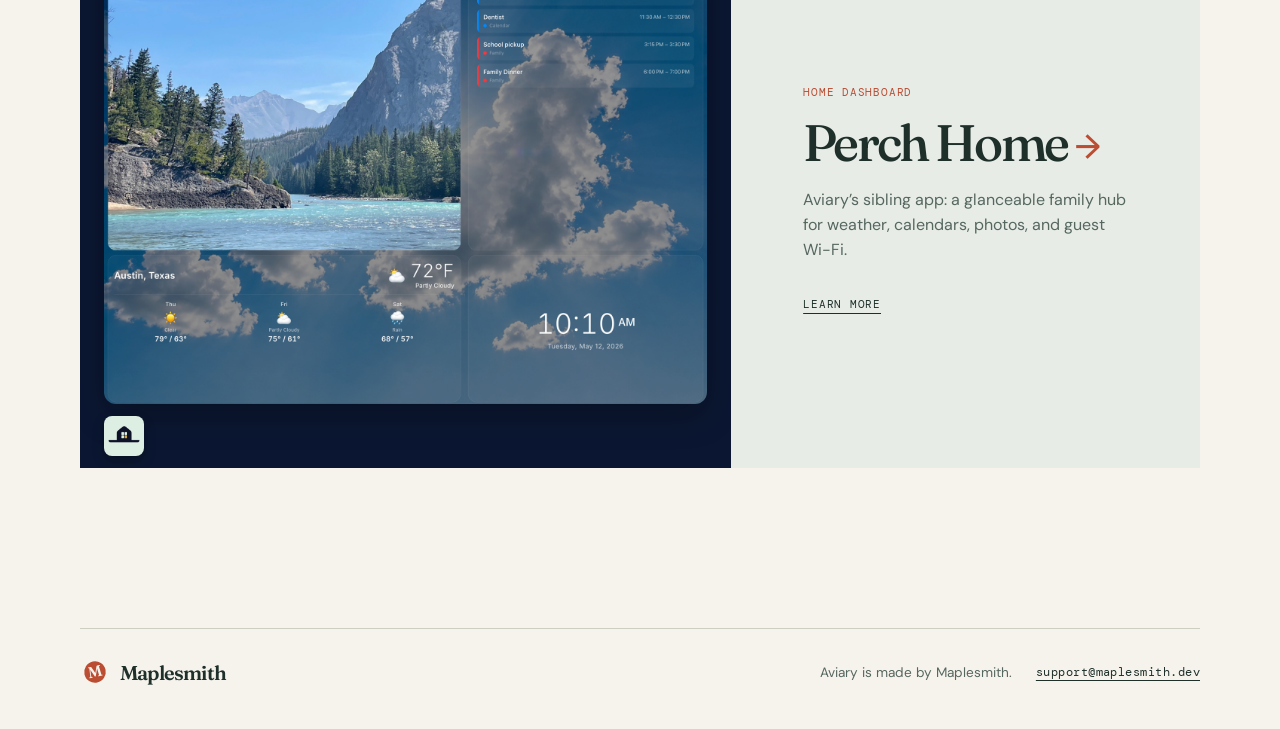
==== commit 50432269: "Merge pull request #5 from maplesmith/feat/aviary-app-store-release feat: mark Aviary as released on" ====
--- a/aviary/index.html
+++ b/aviary/index.html
@@ -12,202 +12,143 @@
     <link rel="icon" href="../assets/maplesmith-mark.svg" type="image/svg+xml" />
     <link rel="alternate icon" href="../assets/favicon-32.png" type="image/png" sizes="32x32" />
     <link rel="apple-touch-icon" href="../assets/maplesmith-mark-avatar-180.png" />
-    <link rel="preconnect" href="https://api.fontshare.com" crossorigin />
-    <link rel="preconnect" href="https://cdn.fontshare.com" crossorigin />
+    <link rel="preconnect" href="https://fonts.googleapis.com" />
+    <link rel="preconnect" href="https://fonts.gstatic.com" crossorigin />
     <link
-      href="https://api.fontshare.com/v2/css?f[]=satoshi@400,500,700&amp;f[]=gambetta@600&amp;display=swap"
+      href="https://fonts.googleapis.com/css2?family=DM+Mono:wght@400;500&amp;family=DM+Sans:opsz,wght@9..40,400;9..40,500;9..40,600&amp;family=Fraunces:opsz,wght@9..144,500;9..144,600&amp;display=swap"
       rel="stylesheet"
     />
     <link rel="stylesheet" href="../styles.css" />
   </head>
   <body>
-    <header class="masthead">
-      <nav class="container" aria-label="Primary navigation">
+    <main>
+      <nav aria-label="Primary navigation">
         <a class="wordmark" href="../" aria-label="Maplesmith home">
           <img class="mark" src="../assets/maplesmith-mark.svg" alt="" />
           <span>Maplesmith</span>
         </a>
         <a class="nav-link" href="mailto:hello@maplesmith.dev">Get in touch</a>
       </nav>
-    </header>
-    <div class="section-head">
-      <div class="section-heading container">
-        <p class="section-label"><a href="./" aria-current="page">Aviary</a></p>
-        <span class="rule" aria-hidden="true"></span>
-        <nav class="section-nav" aria-label="Aviary pages">
-          <a href="./privacy/">Privacy</a>
-          <a href="./terms/">Terms</a>
-          <a href="./support/">Support</a>
-          <a href="./faq/">FAQ</a>
-        </nav>
+
+      <div class="section-head">
+        <div class="section-heading">
+          <p class="eyebrow section-label"><a href="./" aria-current="page">Aviary</a></p>
+          <span class="rule" aria-hidden="true"></span>
+          <nav class="section-nav" aria-label="Aviary pages">
+            <a href="./privacy/">Privacy</a>
+            <a href="./terms/">Terms</a>
+            <a href="./support/">Support</a>
+            <a href="./faq/">FAQ</a>
+          </nav>
+        </div>
       </div>
-    </div>
 
-    <main>
-      <section class="page-hero page-hero--stage" id="top">
-        <div class="container">
-          <div class="page-hero-text">
-            <div class="app-id">
-              <img class="app-icon" src="../assets/aviary-icon.png" width="72" height="72" alt="" />
-              <div>
-                <h1>Aviary</h1>
-                <p class="subtitle">Smart home dashboard for iPad</p>
-              </div>
-            </div>
-            <p class="lead">
-              Aviary turns an iPad into an always-on smart home dashboard. Accessory status, camera
-              feeds, weather, and the time, all in one calm view you can read from across the room.
-            </p>
-            <div class="actions">
-              <a class="btn" href="https://apps.apple.com/app/id6811444955">Download on the App Store</a>
-            </div>
-          </div>
-          <figure class="page-hero-art">
-            <img
-              class="screen"
-              src="../assets/aviary-dashboard.jpg"
-              width="2000"
-              height="1397"
-              fetchpriority="high"
-              alt="Aviary on an iPad: a backyard camera feed, thermostat, alarm and lock status, and the time"
-            />
-          </figure>
+      <section class="page-hero" id="top">
+        <p class="eyebrow app-eyebrow">Smart home dashboard for iPad</p>
+        <div class="app-id">
+          <img class="app-icon" src="../assets/aviary-icon.png" alt="" />
+          <h1>Aviary</h1>
         </div>
+        <p class="intro">
+          Aviary turns an iPad into an always-on smart home dashboard. Accessory status, camera
+          feeds, weather, and the time, all in one calm view you can read from across the room.
+        </p>
+        <p class="requirements">
+          <strong>Requires an iPad</strong> running iPadOS 16.4 or later.<br />
+          <strong>Requires accessories set up in the Apple Home app.</strong> Aviary displays what
+          your home already has; it does not add or configure accessories itself.<br />
+          <a href="https://apps.apple.com/app/id6811444955">Get Aviary on the App Store</a>
+        </p>
       </section>
 
       <section class="work" aria-labelledby="features-title">
-        <div class="container">
-          <h2 id="features-title">What it does</h2>
-          <div class="features features--bento">
-            <div class="feature feature--status">
-              <h3>Smart home status</h3>
-              <p>
-                Alarm, locks, thermostats, lights, and sensors from your Apple Home, shown as
-                read-only status. Aviary displays your home; it never operates it.
-              </p>
-            </div>
-            <div class="feature feature--cameras">
-              <div class="feature-text">
-                <h3>Cameras</h3>
-                <p>Live feeds from the cameras already paired with your Apple Home.</p>
-              </div>
-              <img
-                class="screen"
-                src="../assets/aviary-camera.jpg"
-                width="2000"
-                height="1397"
-                loading="lazy"
-                alt="A backyard camera feed shown full screen in Aviary"
-              />
-            </div>
-            <div class="feature">
-              <h3>Weather</h3>
-              <p>Current conditions and forecast details for the location you choose.</p>
-            </div>
-            <div class="feature">
-              <h3>Clock</h3>
-              <p>A readable household clock sized for a display you glance at, not one you hold.</p>
-            </div>
-            <div class="feature">
-              <h3>Simple setup</h3>
-              <p>
-                A short guided setup covering home access, cameras, and your weather location.
-                Nothing to sign up for and no account to create.
-              </p>
-            </div>
-            <div class="feature feature--stay-on">
-              <div class="feature-text">
-                <h3>Built to stay on</h3>
-                <p>
-                  Landscape, full screen, and designed for an iPad that lives on a counter, a shelf,
-                  or a wall mount.
-                </p>
-              </div>
-              <img
-                class="screen"
-                src="../assets/aviary-settings.jpg"
-                width="2000"
-                height="1397"
-                loading="lazy"
-                alt="Aviary's display settings: auto-dim at night, always-on, and burn-in protection"
-              />
-            </div>
+        <div class="section-heading">
+          <p class="eyebrow" id="features-title">What it does</p>
+          <span class="rule" aria-hidden="true"></span>
+        </div>
+        <div class="features">
+          <div class="feature">
+            <h3>Smart home status</h3>
+            <p>
+              Alarm, locks, thermostats, lights, and sensors from your Apple Home, shown as
+              read-only status. Aviary displays your home; it never operates it.
+            </p>
+          </div>
+          <div class="feature">
+            <h3>Cameras</h3>
+            <p>Live feeds from the cameras already paired with your Apple Home.</p>
+          </div>
+          <div class="feature">
+            <h3>Weather</h3>
+            <p>Current conditions and forecast details for the location you choose.</p>
+          </div>
+          <div class="feature">
+            <h3>Clock</h3>
+            <p>A readable household clock sized for a display you glance at, not one you hold.</p>
+          </div>
+          <div class="feature">
+            <h3>Simple setup</h3>
+            <p>
+              A short guided setup covering home access, cameras, and your weather location. Nothing
+              to sign up for and no account to create.
+            </p>
+          </div>
+          <div class="feature">
+            <h3>Built to stay on</h3>
+            <p>
+              Landscape, full screen, and designed for an iPad that lives on a counter, a shelf, or
+              a wall mount.
+            </p>
           </div>
         </div>
       </section>
 
-      <section class="requirements-band" aria-label="Requirements">
-        <div class="container">
-          <dl class="requirements">
-            <div>
-              <dt>Requires an iPad</dt>
-              <dd>Running iPadOS 16.4 or later.</dd>
-            </div>
-            <div>
-              <dt>Requires accessories set up in the Apple Home app.</dt>
-              <dd>
-                Aviary displays what your home already has; it does not add or configure accessories
-                itself.
-              </dd>
-            </div>
-          </dl>
-          <a class="btn btn--quiet" href="https://apps.apple.com/app/id6811444955">Get Aviary on the App Store</a>
+      <section class="work" aria-labelledby="privacy-title">
+        <div class="section-heading">
+          <p class="eyebrow" id="privacy-title">Privacy</p>
+          <span class="rule" aria-hidden="true"></span>
         </div>
+        <p class="intro">
+          Your home data stays on your iPad. Accessory status and camera video are read on the
+          device and are never sent to Maplesmith or anyone else. Weather, app security, analytics,
+          and crash reporting use network services, and the privacy policy explains exactly what
+          each one receives.
+        </p>
+        <a class="cta" href="privacy/">Read the privacy policy</a>
       </section>
 
-      <section class="statement-band" aria-labelledby="privacy-title">
-        <div class="container">
-          <h2 id="privacy-title">Privacy</h2>
-          <p class="statement">Your home data stays on your iPad.</p>
-          <div class="statement-copy">
+      <section class="work" aria-labelledby="sibling-title">
+        <div class="section-heading">
+          <p class="eyebrow" id="sibling-title">Also from Maplesmith</p>
+          <span class="rule" aria-hidden="true"></span>
+        </div>
+        <a class="project" href="../perch-home/">
+          <div class="project-art" aria-hidden="true">
+            <img class="project-screenshot" src="../assets/perch-home-dashboard.png" alt="" />
+            <span class="project-app-icon">
+              <img src="../assets/perch-home-icon.png" alt="" />
+            </span>
+          </div>
+          <div class="project-copy">
+            <p class="project-type">Home dashboard</p>
+            <h2>Perch Home <span aria-hidden="true">&rarr;</span></h2>
             <p>
-              Accessory status and camera video are read on the device and are never sent to
-              Maplesmith or anyone else. Weather, app security, analytics, and crash reporting use
-              network services, and the privacy policy explains exactly what each one receives.
+              Aviary&rsquo;s sibling app: a glanceable family hub for weather, calendars, photos,
+              and guest Wi-Fi.
             </p>
-            <a class="cta" href="privacy/">Read the privacy policy</a>
+            <span class="project-link">Learn more</span>
           </div>
-        </div>
-      </section>
-
-      <section class="work sibling" aria-labelledby="sibling-title">
-        <div class="container">
-          <h2 id="sibling-title">Also from Maplesmith</h2>
-          <a class="project" href="../perch-home/">
-            <figure class="project-art">
-              <img
-                class="screen"
-                src="../assets/perch-home-dashboard.png"
-                width="1600"
-                height="1200"
-                loading="lazy"
-                alt="Perch Home on an iPad: a photo, the day's calendar, the weather forecast, and the time"
-              />
-            </figure>
-            <div class="project-copy">
-              <img class="app-icon" src="../assets/perch-home-icon.png" width="64" height="64" alt="" />
-              <h3>Perch Home</h3>
-              <p class="kind">Home dashboard</p>
-              <p class="desc">
-                Aviary&rsquo;s sibling app: a glanceable family hub for weather, calendars, photos,
-                and guest Wi-Fi.
-              </p>
-              <span class="project-link">Learn more</span>
-            </div>
-          </a>
-        </div>
+        </a>
       </section>
     </main>
 
-    <footer class="site-footer">
-      <div class="container">
-        <a class="wordmark" href="../">
-          <img class="mark" src="../assets/maplesmith-mark.svg" alt="" />
-          <span>Maplesmith</span>
-        </a>
-        <p>Aviary is made by Maplesmith.</p>
-        <a href="mailto:support@maplesmith.dev">support@maplesmith.dev</a>
-      </div>
+    <footer>
+      <a class="wordmark" href="../">
+        <img class="mark" src="../assets/maplesmith-mark.svg" alt="" />
+        <span>Maplesmith</span>
+      </a>
+      <p>Aviary is made by Maplesmith.</p>
+      <a href="mailto:support@maplesmith.dev">support@maplesmith.dev</a>
     </footer>
   </body>
 </html>
--- a/styles.css
+++ b/styles.css
@@ -1,782 +1,523 @@
-/* Hallmark · shape: Split Studio (/), Banner and Showcase (/perch-home/), Stage product page (/aviary/), Long Document (docs) · genre: editorial · theme: brand · redesign: full · draw: cc7d07, 1c250b, 7abcd0 (shapes swapped, see Picks)
- * paper: oklch(96.5% 0.010 87.5) · accent: oklch(56% 0.148 35) · display: Satoshi · body: Satoshi · wordmark: Gambetta · hero: Banner (/), Banner (/perch-home/), Stage (/aviary/), kept (docs) · nav: edge-aligned, wordmark and one link · footer: mast · signature: both apps' real iPad screens set large on the first screen
- * axes: light/geometric-sans/warm · posture: restrained · job: try · imagery: screenshots 6 (the owner's App Store captures) · contrast: pass · fold: pass · v2.0.0 */
-/* Hallmark · reworded "Perch Home →" to "Perch Home", "Aviary →" to "Aviary" · 63 names the arrow glued to the head */
-/* Hallmark · waive 77 · section.requirements-band is two dl rows and one App Store action · Aviary states exactly two requirements and a third row would invent one */
-/* Hallmark · waive 79 · the document pages head an article with its title only · each privacy policy, terms and FAQ text runs straight on below its title, so the first screen is the document itself */
-/* Hallmark · dismissed 77 · the studio home has two apps to show and the document pages are single legal texts; no section was added beyond the page's own content */
-/* Hallmark · pre-emit critique: P4 H4 E4 S4 R5 V3 · weakest: V, the three landing pages share the split tile; each page leads differently (type banner, full-width screen, stage) */
-@import url("./tokens.css");
-@import url("./base.css");
+:root {
+  --paper: #f6f3ec;
+  --ink: #1f302b;
+  --muted: #566760;
+  --line: #cfcec3;
+  --maple: #bb4d32;
+  --moss: #405d4d;
+  --serif: "Fraunces", Georgia, serif;
+  --sans: "DM Sans", Arial, sans-serif;
+  --mono: "DM Mono", monospace;
+}
+
+* {
+  box-sizing: border-box;
+}
 
 html {
   scroll-behavior: smooth;
 }
 
-a:hover {
-  text-decoration-color: var(--color-accent);
-}
-
-
-/* Chrome */
-
-.masthead nav {
+body {
+  margin: 0;
+  background: var(--paper);
+  color: var(--ink);
+  font-family: var(--sans);
+}
+
+a {
+  color: inherit;
+}
+
+main,
+footer {
+  width: min(100% - 48px, 1120px);
+  margin: 0 auto;
+}
+
+nav {
   display: flex;
   align-items: center;
   justify-content: space-between;
-  min-height: 80px;
+  padding: 28px 0;
 }
 
 .wordmark {
   display: inline-flex;
   align-items: center;
-  gap: var(--space-xs);
-  color: var(--color-ink);
-  font-family: var(--font-outlier);
-  font-size: var(--text-lg);
+  gap: 10px;
+  color: var(--ink);
+  font-family: var(--serif);
+  font-size: 1.25rem;
   font-weight: 600;
-  letter-spacing: -0.01em;
+  letter-spacing: -0.04em;
   text-decoration: none;
 }
 
 .mark {
-  width: 28px;
-  height: 28px;
-  flex-shrink: 0;
+  width: 30px;
+  height: 30px;
+  display: block;
 }
 
 .nav-link,
-.cta,
-.project-link {
-  display: inline-flex;
-  align-items: center;
-  min-height: 44px;
+footer a:not(.wordmark) {
+  font-family: var(--mono);
+  font-size: 0.72rem;
+  letter-spacing: 0.04em;
+  text-underline-offset: 4px;
+}
+
+.hero {
+  padding: clamp(88px, 15vw, 180px) 0 clamp(110px, 17vw, 190px);
+}
+
+.eyebrow {
+  margin: 0;
+  color: var(--maple);
+  font-family: var(--mono);
+  font-size: 0.7rem;
+  letter-spacing: 0.075em;
+  line-height: 1.5;
+  text-transform: uppercase;
+}
+
+.hero-eyebrow {
+  text-transform: none;
+}
+
+h1,
+h2,
+p {
+  margin-top: 0;
+}
+
+h1 {
+  max-width: 850px;
+  margin: 22px 0 28px;
+  font-family: var(--serif);
+  font-size: clamp(3.8rem, 9vw, 7.6rem);
   font-weight: 500;
-  text-decoration: underline;
-  text-decoration-color: var(--color-rule-2);
-  text-underline-offset: 0.3em;
-  transition: text-decoration-color var(--dur-short) var(--ease-out);
-}
-
-.nav-link {
-  font-size: var(--text-sm);
-}
-
-.nav-link:active,
-.cta:active,
-.project:active .project-link,
-.doc a:active {
-  color: var(--color-ink-2);
-}
-
-.statement-band .cta:active {
-  color: var(--color-board-muted);
-}
-
-.section-head {
-  border-block: var(--rule-hair) solid var(--color-rule);
+  letter-spacing: -0.075em;
+  line-height: 0.95;
+}
+
+h1 em {
+  color: var(--maple);
+  font-weight: 500;
+}
+
+.intro {
+  max-width: 450px;
+  color: var(--muted);
+  font-size: 1.13rem;
+  line-height: 1.6;
+}
+
+.work {
+  padding-bottom: clamp(100px, 14vw, 160px);
 }
 
 .section-heading {
   display: flex;
   align-items: center;
-  gap: var(--space-lg);
-  min-height: 56px;
+  gap: 16px;
+  margin-bottom: 24px;
+}
+
+.rule {
+  height: 1px;
+  flex: 1;
+  background: var(--line);
+}
+
+.project {
+  display: grid;
+  grid-template-columns: minmax(280px, 1fr) minmax(250px, 0.72fr);
+  overflow: hidden;
+  background: #e7ece7;
+  color: var(--ink);
+  text-decoration: none;
+  transition: transform 180ms ease, box-shadow 180ms ease;
+}
+
+.project:hover {
+  box-shadow: 8px 10px 0 var(--ink);
+  transform: translate(-4px, -4px);
+}
+
+.project-art {
+  position: relative;
+  display: flex;
+  align-items: center;
+  overflow: hidden;
+  padding: 24px 24px 64px;
+  background: #0b1732;
+}
+
+.project-screenshot {
+  display: block;
+  width: 100%;
+  height: auto;
+  object-fit: contain;
+  object-position: center;
+  border-radius: 12px;
+  box-shadow: 0 12px 32px rgba(0, 0, 0, 0.28);
+}
+
+.project-app-icon {
+  position: absolute;
+  bottom: 12px;
+  left: 24px;
+  display: block;
+  width: 40px;
+  overflow: hidden;
+  border-radius: 20%;
+  box-shadow: 0 5px 12px rgba(0, 0, 0, 0.3);
+}
+
+.project-app-icon img {
+  display: block;
+  width: 100%;
+  height: auto;
+}
+
+.project-copy {
+  display: flex;
+  flex-direction: column;
+  justify-content: center;
+  padding: clamp(36px, 6vw, 72px);
+}
+
+.project-type,
+.project-link {
+  font-family: var(--mono);
+  font-size: 0.7rem;
+  letter-spacing: 0.07em;
+  text-transform: uppercase;
+}
+
+.project-type {
+  margin-bottom: 18px;
+  color: var(--maple);
+}
+
+h2 {
+  margin-bottom: 20px;
+  font-family: var(--serif);
+  font-size: clamp(2.25rem, 4vw, 3.4rem);
+  font-weight: 500;
+  letter-spacing: -0.055em;
+  line-height: 1;
+}
+
+h2 span {
+  color: var(--maple);
+  font-family: var(--sans);
+  font-size: 0.65em;
+  vertical-align: 0.1em;
+}
+
+.project-copy > p:not(.project-type) {
+  max-width: 370px;
+  color: var(--muted);
+  line-height: 1.55;
+}
+
+.project-link {
+  margin-top: 18px;
+  color: var(--ink);
+  text-decoration: underline;
+  text-underline-offset: 5px;
+}
+
+footer {
+  display: grid;
+  grid-template-columns: 1fr auto auto;
+  gap: 24px;
+  align-items: center;
+  padding: 28px 0 42px;
+  border-top: 1px solid var(--line);
+}
+
+footer p {
+  margin: 0;
+  color: var(--muted);
+  font-size: 0.85rem;
+}
+
+@media (max-width: 680px) {
+  main,
+  footer {
+    width: min(100% - 32px, 1120px);
+  }
+
+  nav {
+    padding-top: 20px;
+  }
+
+  .hero {
+    padding-top: 100px;
+  }
+
+  h1 {
+    font-size: clamp(3.5rem, 17vw, 5rem);
+  }
+
+  .project {
+    grid-template-columns: 1fr;
+  }
+
+  .project-art {
+    padding: 16px 16px 54px;
+  }
+
+  .project-app-icon {
+    bottom: 10px;
+    left: 16px;
+    width: 36px;
+  }
+
+  .project-copy {
+    padding: 34px;
+  }
+
+  footer {
+    grid-template-columns: 1fr;
+    gap: 16px;
+  }
+}
+
+/* App sections and document pages */
+
+.section-head {
+  padding-top: 8px;
+}
+
+/* the section label is an eyebrow, so it carries the same rule as every other
+   section heading on the site rather than floating in whitespace. the page
+   links share that row, with the rule separating them from the label. */
+.section-head .section-heading {
+  margin-bottom: 0;
 }
 
 .section-label {
-  font-weight: 500;
+  margin: 0;
   white-space: nowrap;
 }
 
 .section-label a {
-  display: inline-flex;
-  align-items: center;
-  min-height: 44px;
+  color: inherit;
   text-decoration: none;
 }
 
 .section-label a:hover {
   text-decoration: underline;
-  text-decoration-color: var(--color-accent);
-}
-
-.rule {
-  flex: 1;
+  text-underline-offset: 4px;
+}
+
+.app-eyebrow {
+  margin-bottom: 14px;
 }
 
 .section-nav {
   display: flex;
   flex-wrap: wrap;
-  gap: 0 var(--space-lg);
+  justify-content: flex-start;
+  gap: 4px 26px;
+  padding: 0;
 }
 
 .section-nav a {
-  display: inline-flex;
-  align-items: center;
-  min-height: 44px;
-  color: var(--color-muted);
-  font-size: var(--text-sm);
+  padding-bottom: 2px;
+  border-bottom: 2px solid transparent;
+  color: var(--muted);
+  font-family: var(--mono);
+  font-size: 0.72rem;
+  letter-spacing: 0.04em;
   text-decoration: none;
-  transition: color var(--dur-short) var(--ease-out);
 }
 
 .section-nav a:hover {
-  color: var(--color-ink);
+  color: var(--ink);
 }
 
 .section-nav a[aria-current="page"] {
-  color: var(--color-ink);
-  box-shadow: inset 0 -2px 0 var(--color-accent);
-}
-
-.site-footer {
-  border-top: var(--rule-hair) solid var(--color-rule);
-  padding-block: var(--space-3xl) var(--space-2xl);
-}
-
-.site-footer .container {
-  display: grid;
-  grid-template-columns: repeat(12, minmax(0, 1fr));
-  column-gap: var(--gap-columns);
-  row-gap: var(--space-lg);
-  align-items: end;
-}
-
-.site-footer .wordmark {
-  grid-column: 1 / 8;
-  gap: 0.2em;
-  font-size: clamp(2.5rem, 2rem + 3vw, 4.5rem);
-  letter-spacing: -0.02em;
-  line-height: 1;
-}
-
-.site-footer .wordmark .mark {
-  width: 0.8em;
-  height: 0.8em;
-}
-
-.site-footer p {
-  grid-column: 8 / 11;
-  color: var(--color-muted);
-  font-size: var(--text-sm);
-}
-
-.site-footer a:not(.wordmark) {
-  grid-column: 11 / 13;
-  justify-self: end;
-  font-size: var(--text-sm);
-}
-
-/* Controls */
-
-.actions {
-  display: flex;
-  flex-wrap: wrap;
-  gap: var(--space-sm);
-}
-
-.btn {
-  display: inline-flex;
-  align-items: center;
-  min-height: 48px;
-  padding: 0 var(--space-lg);
-  border: var(--rule-hair) solid var(--color-ink);
-  border-radius: var(--radius-input);
-  background: var(--color-ink);
-  color: var(--color-paper);
-  font-weight: 500;
-  line-height: 1;
-  text-decoration: none;
-  white-space: nowrap;
-  transition: background-color var(--dur-short) var(--ease-out), transform var(--dur-micro) var(--ease-out);
-}
-
-.btn:hover {
-  background: var(--color-ink-2);
-}
-
-.btn:active {
-  transform: translateY(1px);
-}
-
-.btn--quiet {
-  border-color: var(--color-rule-2);
-  background: transparent;
-  color: var(--color-ink);
-}
-
-.btn--quiet:hover {
-  background: var(--color-paper-2);
-}
-
-/* Screens: the apps' own captures, no device frame */
-
-.screen {
-  width: 100%;
-  border-radius: clamp(8px, 1.2vw, var(--radius-screen));
-  box-shadow: var(--shadow-screen);
-}
-
-.app-icon {
-  width: 64px;
-  height: 64px;
-  border-radius: var(--radius-icon);
-  box-shadow: 0 1px 2px var(--color-shade);
-}
-
-/* Studio home */
-
-.hero {
-  padding-block: var(--space-3xl) var(--section-gap-s);
-}
-
-.hero h1 {
-  max-width: 16ch;
-}
-
-.hero .lead {
-  margin-top: var(--space-lg);
-  color: var(--color-ink-2);
-}
-
-.work {
-  padding-block: var(--section-gap-s);
-}
-
-.hero + .work {
-  padding-top: 0;
-}
-
-.work h2 {
-  margin-bottom: var(--space-2xl);
-}
-
-.project {
-  display: grid;
-  grid-template-columns: repeat(12, minmax(0, 1fr));
-  column-gap: var(--gap-columns);
-  align-items: center;
-  border-radius: var(--radius-card);
-  color: inherit;
-  text-decoration: none;
-}
-
-.project + .project {
-  margin-top: var(--section-gap-s);
-}
-
-.project:focus-visible {
-  outline-offset: var(--space-md);
-}
-
-.project-art {
-  grid-column: 1 / 8;
-  grid-row: 1;
-  margin: 0;
-}
-
-.project-copy {
-  grid-column: 9 / 13;
-  grid-row: 1;
-}
-
-.project.is-flipped .project-art {
-  grid-column: 5 / 13;
-}
-
-.project.is-flipped .project-copy {
-  grid-column: 1 / 5;
-  padding-right: var(--space-xl);
-}
-
-.project h3 {
-  margin-top: var(--space-lg);
-  font-size: var(--text-section);
-}
-
-.kind {
-  margin-top: var(--space-xs);
-  color: var(--color-muted);
-  font-weight: 500;
-}
-
-.desc {
-  max-width: 40ch;
-  margin-top: var(--space-lg);
-  color: var(--color-ink-2);
-}
-
-.project-link {
-  margin-top: var(--space-md);
-}
-
-.project:hover .project-link {
-  text-decoration-color: var(--color-accent);
-}
-
-/* App pages */
+  color: var(--ink);
+  border-bottom-color: var(--maple);
+}
 
 .page-hero {
-  padding-block: var(--space-3xl);
+  padding: clamp(40px, 7vw, 72px) 0 clamp(40px, 6vw, 64px);
+}
+
+.page-hero h1,
+.doc h1 {
+  margin: 18px 0 22px;
+  font-size: clamp(2.6rem, 6vw, 4.4rem);
+  letter-spacing: -0.06em;
 }
 
 .app-id {
   display: flex;
   align-items: center;
-  gap: var(--space-lg);
-}
-
-.app-id .app-icon {
-  width: 88px;
-  height: 88px;
-}
-
-.subtitle {
-  margin-top: var(--space-2xs);
-  color: var(--color-muted);
-  font-size: var(--text-lead);
-}
-
-.page-hero .lead {
-  margin-top: var(--space-xl);
-  color: var(--color-ink-2);
-}
-
-.page-hero .actions {
-  margin-top: var(--space-xl);
-}
-
-.page-hero--banner {
-  padding-bottom: var(--section-gap-s);
-}
-
-.page-hero--banner .container {
+  gap: 18px;
+  margin-bottom: 26px;
+}
+
+.app-id h1 {
+  margin: 0;
+}
+
+.app-icon {
+  width: 72px;
+  height: 72px;
+  display: block;
+  border-radius: 20%;
+  box-shadow: 0 5px 14px rgba(31, 48, 43, 0.18);
+}
+
+.features {
   display: grid;
-  grid-template-columns: repeat(12, minmax(0, 1fr));
-  column-gap: var(--gap-columns);
-  align-items: end;
-}
-
-.page-hero--banner .page-hero-text {
-  grid-column: 1 / 8;
-}
-
-.page-hero--banner .actions {
-  grid-column: 9 / 13;
-  justify-self: end;
-}
-
-.showcase figure {
-  width: min(100%, 1088px);
-  margin: 0 auto;
-}
-
-.showcase-pair {
-  display: grid;
-  grid-template-columns: minmax(0, 7fr) minmax(0, 5fr);
-  gap: var(--gap-columns);
-  align-items: start;
-  width: min(100%, 1088px);
-  margin: var(--space-2xl) auto 0;
-}
-
-.showcase-pair figure {
-  width: auto;
+  grid-template-columns: repeat(auto-fit, minmax(260px, 1fr));
+  gap: 36px 40px;
+}
+
+.feature h3 {
+  margin: 0 0 8px;
+  font-family: var(--serif);
+  font-size: 1.3rem;
+  font-weight: 600;
+  letter-spacing: -0.03em;
+}
+
+.feature p {
   margin: 0;
-}
-
-.showcase-pair figcaption {
-  margin-top: var(--space-sm);
-  color: var(--color-muted);
-  font-size: var(--text-sm);
-}
-
-.page-hero--stage .container {
-  display: grid;
-  grid-template-columns: minmax(0, 4fr) minmax(0, 8fr);
-  gap: var(--space-2xl);
-  align-items: center;
-}
-
-.page-hero-art {
-  margin: 0;
-}
-
-.features-layout {
-  display: grid;
-  grid-template-columns: repeat(12, minmax(0, 1fr));
-  column-gap: var(--gap-columns);
-}
-
-.features-layout > h2 {
-  grid-column: 1 / 5;
-  align-self: start;
-}
-
-.feature p {
-  margin-top: var(--space-xs);
-  color: var(--color-ink-2);
-}
-
-.features--rows {
-  grid-column: 5 / 13;
-  border-bottom: var(--rule-hair) solid var(--color-rule);
-}
-
-.features--rows .feature {
-  display: grid;
-  grid-template-columns: minmax(0, 3fr) minmax(0, 5fr);
-  column-gap: var(--gap-columns);
-  align-items: baseline;
-  padding-block: var(--space-xl);
-  border-top: var(--rule-hair) solid var(--color-rule);
-}
-
-.features--rows .feature p {
-  margin-top: 0;
-}
-
-.features--bento {
-  display: grid;
-  grid-template-columns: repeat(12, minmax(0, 1fr));
-  gap: var(--gap-columns);
-}
-
-.features--bento .feature {
-  display: flex;
-  flex-direction: column;
-  gap: var(--space-xs);
-  grid-column: 1 / 5;
-  padding: var(--space-xl);
-  border-radius: var(--radius-card);
-  background: var(--color-paper-2);
-}
-
-.features--bento .feature p {
-  margin-top: 0;
-}
-
-.features--bento .feature--cameras,
-.features--bento .feature--stay-on {
-  grid-column: 5 / 13;
-  gap: var(--space-lg);
-}
-
-.feature--cameras {
-  grid-row: 1 / 3;
-}
-
-.feature--stay-on {
-  grid-row: 3 / 5;
-}
-
-.features--bento .screen {
-  aspect-ratio: 16 / 9;
-  margin-top: auto;
-  border-radius: var(--space-xs);
-  box-shadow: none;
-  object-fit: cover;
-}
-
-.feature--stay-on .screen {
-  object-position: top;
-}
-
-.requirements-band .container {
-  display: grid;
-  grid-template-columns: repeat(12, minmax(0, 1fr));
-  column-gap: var(--gap-columns);
-}
-
-.requirements {
-  grid-column: 1 / 13;
-  margin: 0;
-  border-bottom: var(--rule-hair) solid var(--color-rule);
-}
-
-.requirements > div {
-  display: grid;
-  grid-template-columns: repeat(12, minmax(0, 1fr));
-  column-gap: var(--gap-columns);
-  padding-block: var(--space-xl);
-  border-top: var(--rule-hair) solid var(--color-rule);
-}
-
-.requirements dt {
-  grid-column: 1 / 6;
-  font-size: var(--text-title);
-  font-weight: 500;
-  letter-spacing: -0.01em;
+  color: var(--muted);
+  line-height: 1.6;
+}
+
+.doc {
+  max-width: 720px;
+  padding: clamp(36px, 6vw, 60px) 0 clamp(72px, 11vw, 120px);
+}
+
+.doc-meta {
+  color: var(--muted);
+  font-family: var(--mono);
+  font-size: 0.72rem;
+  letter-spacing: 0.04em;
+}
+
+.doc h2 {
+  margin: 48px 0 14px;
+  font-size: 1.55rem;
+  letter-spacing: -0.035em;
   line-height: 1.25;
 }
 
-.requirements dd {
-  grid-column: 7 / 13;
-  margin: 0;
-  color: var(--color-ink-2);
-  font-size: var(--text-lead);
-}
-
-.requirements-band .btn {
-  grid-column: 7 / 13;
-  justify-self: start;
-  margin-top: var(--space-xl);
-}
-
-.requirements-band {
-  padding-bottom: var(--section-gap);
-}
-
-.statement-band {
-  padding-block: var(--section-gap);
-  background: var(--color-board);
-  color: var(--color-board-type);
-}
-
-.statement-band .container {
-  display: grid;
-  grid-template-columns: repeat(12, minmax(0, 1fr));
-  column-gap: var(--gap-columns);
-}
-
-.statement-band h2 {
-  grid-column: 1 / 13;
-  color: var(--color-board-muted);
-  font-size: var(--text-title);
-}
-
-.statement {
-  grid-column: 1 / 11;
-  max-width: 16ch;
-  margin-top: var(--space-lg);
-  font-size: var(--text-display);
-  font-weight: var(--display-weight);
-  letter-spacing: var(--tracking-display);
-  line-height: 1.02;
-  text-wrap: balance;
-}
-
-.statement-copy {
-  grid-column: 7 / 13;
-  margin-top: var(--space-2xl);
-}
-
-.statement-copy p {
-  color: var(--color-board-type);
-  font-size: var(--text-lead);
-  line-height: 1.5;
-}
-
-.statement-copy .cta {
-  margin-top: var(--space-md);
-}
-
-.statement-band :focus-visible {
-  outline-color: var(--color-board-type);
-}
-
-.privacy-band {
-  padding-block: var(--section-gap-s);
-  background: var(--color-paper-2);
-}
-
-.privacy-layout {
-  display: grid;
-  grid-template-columns: repeat(12, minmax(0, 1fr));
-  column-gap: var(--gap-columns);
-}
-
-.privacy-layout h2 {
-  grid-column: 1 / 6;
-}
-
-.privacy-copy {
-  grid-column: 7 / 13;
-}
-
-.privacy-copy .lead {
-  color: var(--color-ink-2);
-}
-
-.privacy-copy .cta {
-  margin-top: var(--space-md);
-}
-
-.sibling {
-  padding-block: var(--section-gap) var(--section-gap-s);
-}
-
-/* Document pages */
-
-.doc {
-  max-width: 38rem;
-  padding-block: var(--space-2xl) var(--section-gap-s);
-}
-
-.doc h1 {
-  margin-bottom: var(--space-md);
-  font-size: var(--text-display-s);
-}
-
-.doc-meta {
-  color: var(--color-muted);
-  font-size: var(--text-sm);
-}
-
-.doc h2 {
-  margin: var(--space-2xl) 0 var(--space-sm);
-  font-size: var(--text-xl);
-  line-height: 1.25;
-}
-
 .doc h3 {
-  margin: var(--space-xl) 0 var(--space-xs);
-  font-size: var(--text-lg);
-}
-
-.doc p,
-.doc ul {
-  margin-block: 0 var(--space-md);
+  margin: 32px 0 10px;
+  font-family: var(--serif);
+  font-size: 1.2rem;
+  font-weight: 600;
+  letter-spacing: -0.03em;
 }
 
 .doc p,
 .doc li {
-  color: var(--color-ink-2);
+  color: var(--muted);
+  font-size: 1rem;
   line-height: 1.7;
 }
 
 .doc ul {
-  padding-left: 1.25em;
-}
-
-.doc li + li {
-  margin-top: var(--space-xs);
+  margin: 0 0 18px;
+  padding-left: 22px;
+}
+
+.doc li {
+  margin-bottom: 10px;
 }
 
 .doc strong {
-  color: var(--color-ink);
-  font-weight: 700;
-}
-
-.doc a {
-  text-decoration-color: var(--color-accent);
+  color: var(--ink);
+  font-weight: 600;
 }
 
 .doc code {
-  font-family: var(--font-code);
-  font-size: 0.875em;
+  font-family: var(--mono);
+  font-size: 0.85em;
   overflow-wrap: anywhere;
 }
 
-@media (max-width: 60rem) {
-  .project,
-  .page-hero--banner .container,
-  .page-hero--stage .container,
-  .features-layout,
-  .showcase-pair,
-  .requirements-band .container,
-  .requirements > div,
-  .statement-band .container,
-  .privacy-layout,
-  .site-footer .container {
-    grid-template-columns: minmax(0, 1fr);
-  }
-
-  .project-copy,
-  .project.is-flipped .project-copy {
-    grid-column: 1;
-    grid-row: 1;
-    padding-right: 0;
-  }
-
-  .project-art,
-  .project.is-flipped .project-art {
-    grid-column: 1;
-    grid-row: 2;
-    margin-top: var(--space-xl);
-  }
-
-  .page-hero--banner .page-hero-text,
-  .page-hero--banner .actions,
-  .features-layout > h2,
-  .features--rows,
-  .requirements,
-  .requirements dt,
-  .requirements dd,
-  .requirements-band .btn,
-  .statement-band h2,
-  .statement,
-  .statement-copy,
-  .privacy-layout h2,
-  .privacy-copy,
-  .site-footer .wordmark,
-  .site-footer p,
-  .site-footer a:not(.wordmark) {
-    grid-column: 1;
-  }
-
-  .page-hero--banner .actions {
-    justify-self: start;
-    margin-top: var(--space-xl);
-  }
-
-  .page-hero--stage .container {
-    gap: var(--space-xl);
-  }
-
-  .features-layout > h2 {
-    margin-bottom: var(--space-xl);
-  }
-
-  .features--bento .feature,
-  .features--bento .feature--cameras,
-  .features--bento .feature--stay-on {
-    grid-column: 1 / -1;
-    grid-row: auto;
-  }
-
-  .requirements dd {
-    margin-top: var(--space-xs);
-  }
-
-  .statement-copy {
-    margin-top: var(--space-xl);
-  }
-
-  .privacy-copy {
-    margin-top: var(--space-lg);
-  }
-
-  .site-footer a:not(.wordmark) {
-    justify-self: start;
-  }
-}
-
-@media (max-width: 40rem) {
-  .features--rows .feature {
-    grid-template-columns: minmax(0, 1fr);
-  }
-
-  .features--rows .feature p {
-    margin-top: var(--space-xs);
-  }
-
-  .app-id .app-icon {
-    width: 64px;
-    height: 64px;
-  }
-}
-
-/* the label and links share a row down to about 400px; below that the links take their own line */
+.cta {
+  display: inline-block;
+  margin-top: 6px;
+  color: var(--ink);
+  font-family: var(--mono);
+  font-size: 0.7rem;
+  letter-spacing: 0.07em;
+  text-transform: uppercase;
+  text-underline-offset: 5px;
+}
+
+@media (max-width: 680px) {
+  .section-nav {
+    gap: 4px 18px;
+  }
+
+
+  .page-hero h1,
+  .doc h1 {
+    font-size: clamp(2.4rem, 11vw, 3.2rem);
+  }
+}
+
+/* the label and links share a row down to about 400px, below which the rule
+   between them shrinks to a stub; there, the links drop to their own line */
 @media (max-width: 400px) {
-  .section-heading {
+  .section-head .section-heading {
     flex-wrap: wrap;
-    row-gap: 0;
-    padding-block: var(--space-xs);
-  }
-
-  .section-nav {
+    row-gap: 14px;
+  }
+
+  .section-head .section-nav {
     flex-basis: 100%;
   }
 }
+
+/* The studio index carried a single project tile until Aviary was added; stacked
+   tiles need separating or their art panels read as one continuous block. */
+
+.project + .project {
+  margin-top: clamp(28px, 4vw, 44px);
+}
+
+/* Tile art for an app with no device screenshot yet. */
+
+.project-art.is-icon-only {
+  justify-content: center;
+  padding: clamp(32px, 6vw, 56px);
+}
+
+.project-icon-art {
+  display: block;
+  width: min(60%, 180px);
+  height: auto;
+  border-radius: 22.5%;
+  box-shadow: 0 12px 32px rgba(0, 0, 0, 0.28);
+}
+
+.status-badge {
+  display: inline-block;
+  padding: 4px 10px;
+  border: 1px solid var(--maple);
+  color: var(--maple);
+  font-family: var(--mono.8;
+}
+
+.requirements strong {
+  color: var(--ink);
+  font-weight: 500;
+}
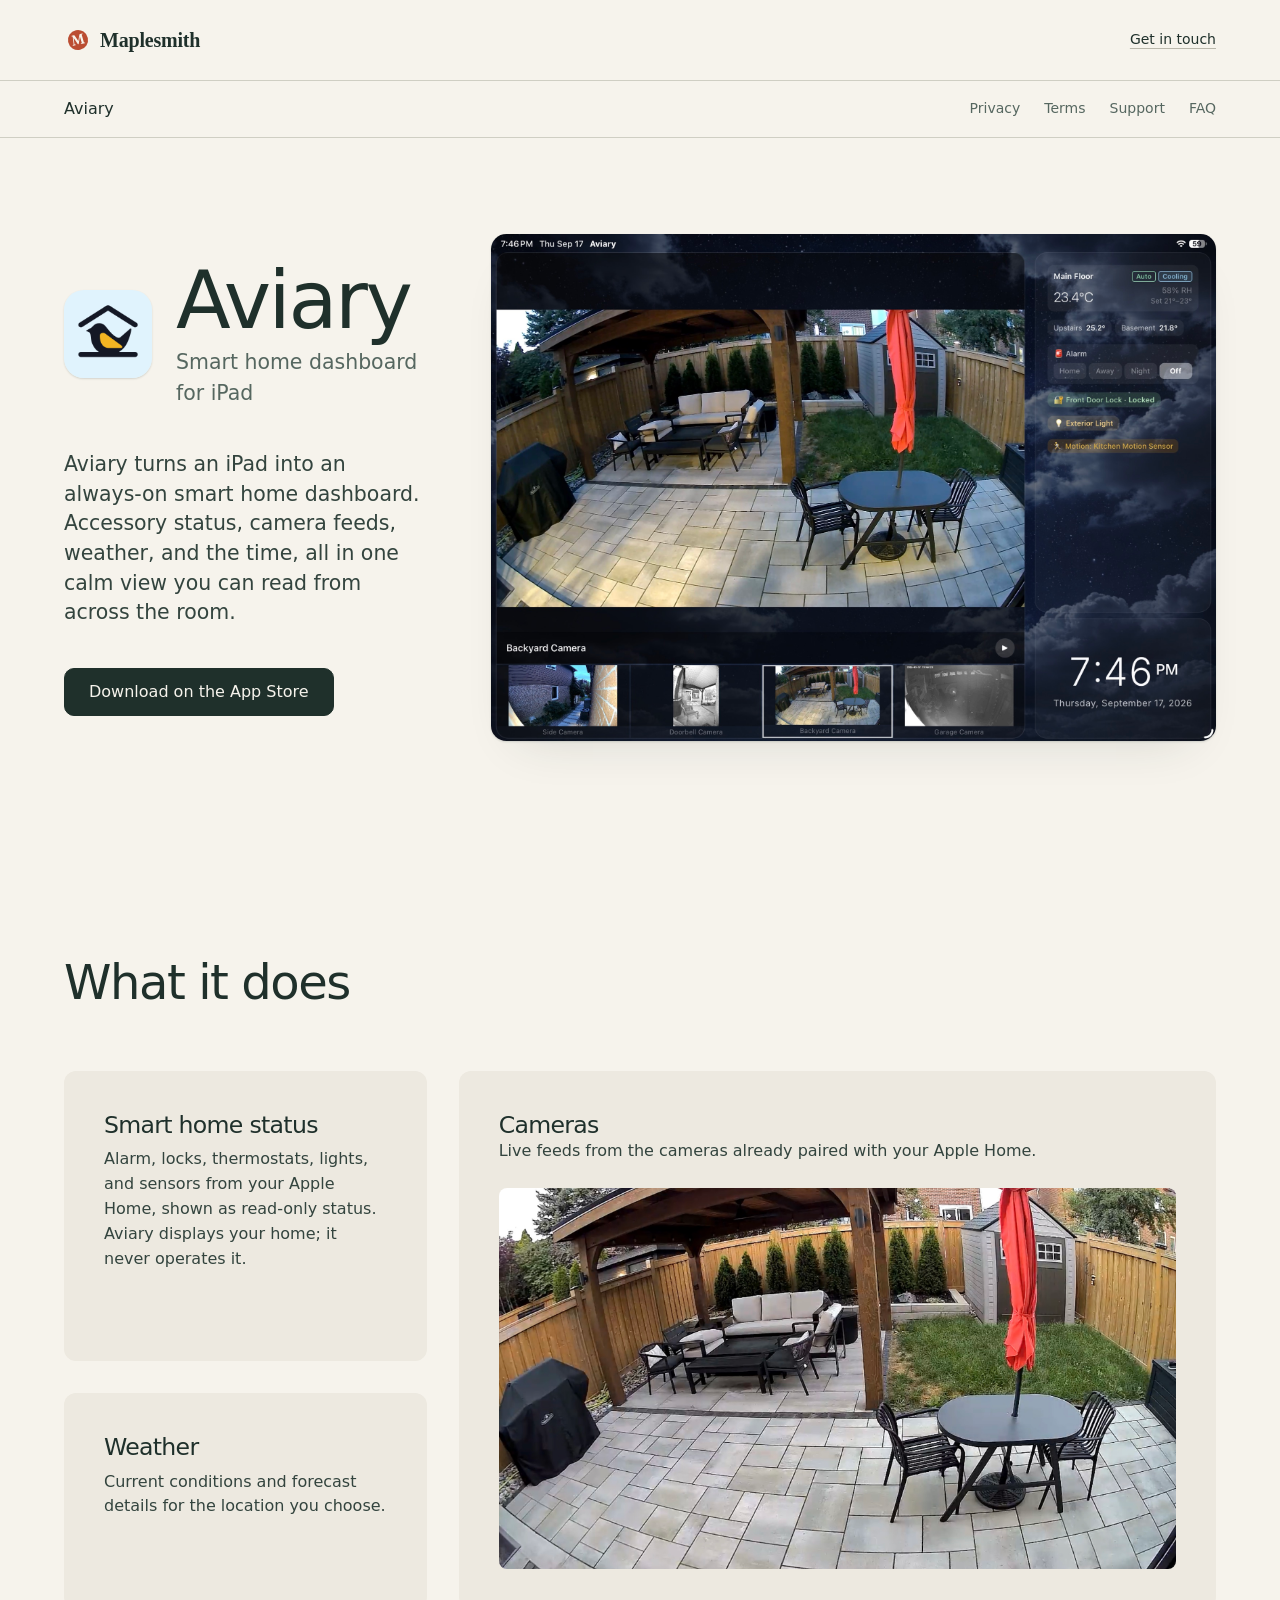
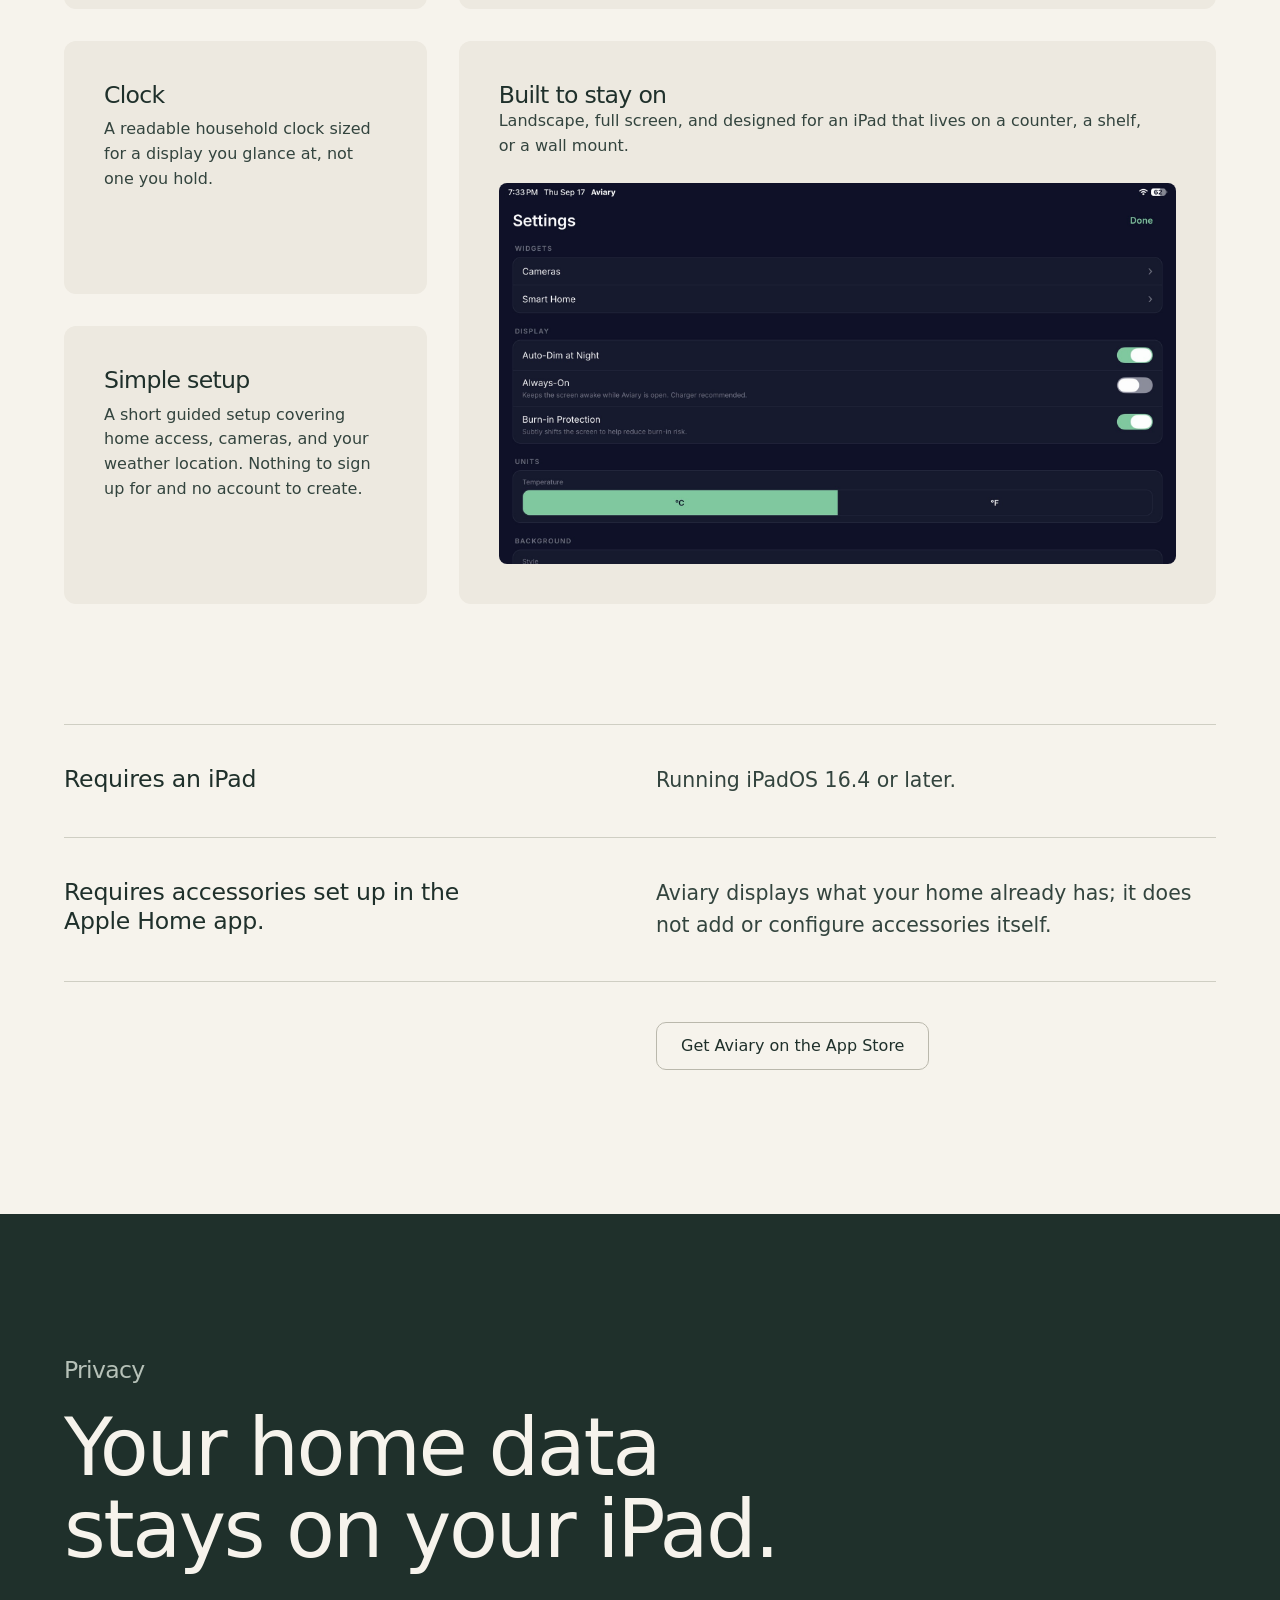
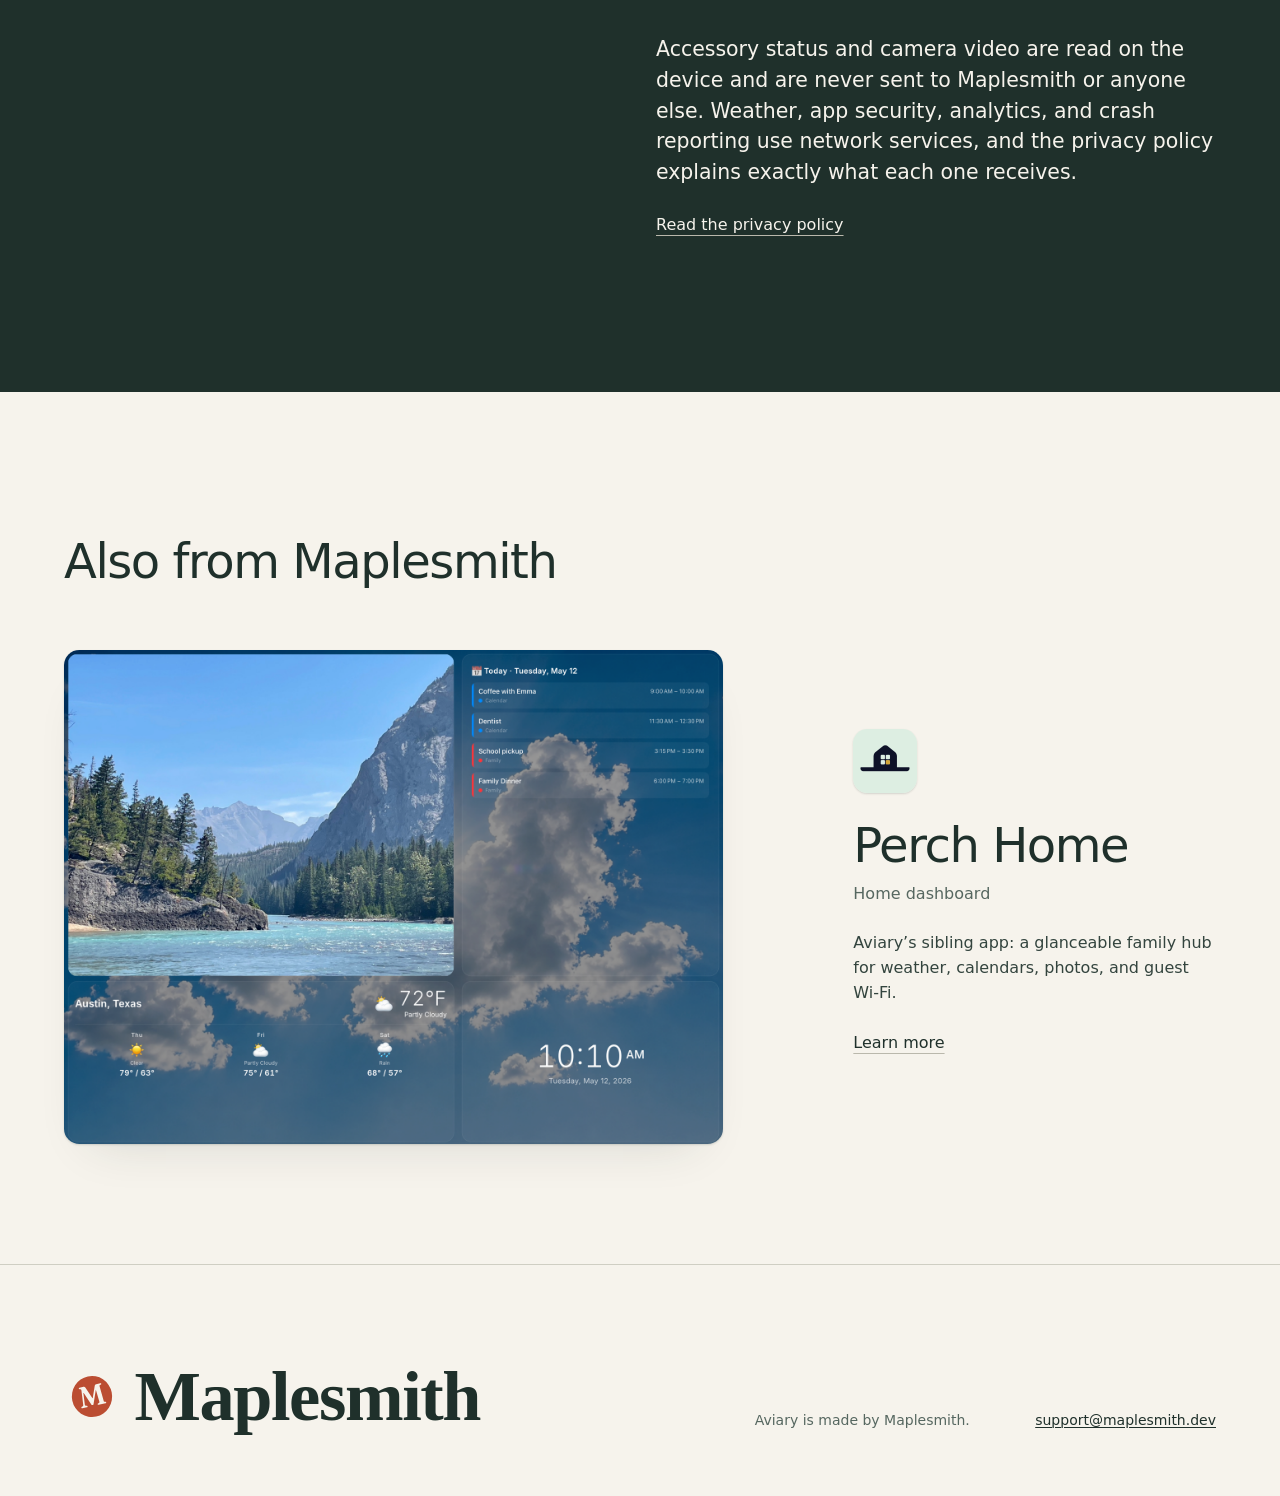
==== commit be693516: "Merge pull request #6 from maplesmith/feat/hallmark-redesign feat: redesign the site around the apps" ====
--- a/aviary/index.html
+++ b/aviary/index.html
@@ -12,143 +12,202 @@
     <link rel="icon" href="../assets/maplesmith-mark.svg" type="image/svg+xml" />
     <link rel="alternate icon" href="../assets/favicon-32.png" type="image/png" sizes="32x32" />
     <link rel="apple-touch-icon" href="../assets/maplesmith-mark-avatar-180.png" />
-    <link rel="preconnect" href="https://fonts.googleapis.com" />
-    <link rel="preconnect" href="https://fonts.gstatic.com" crossorigin />
+    <link rel="preconnect" href="https://api.fontshare.com" crossorigin />
+    <link rel="preconnect" href="https://cdn.fontshare.com" crossorigin />
     <link
-      href="https://fonts.googleapis.com/css2?family=DM+Mono:wght@400;500&amp;family=DM+Sans:opsz,wght@9..40,400;9..40,500;9..40,600&amp;family=Fraunces:opsz,wght@9..144,500;9..144,600&amp;display=swap"
+      href="https://api.fontshare.com/v2/css?f[]=satoshi@400,500,700&amp;f[]=gambetta@600&amp;display=swap"
       rel="stylesheet"
     />
     <link rel="stylesheet" href="../styles.css" />
   </head>
   <body>
-    <main>
-      <nav aria-label="Primary navigation">
+    <header class="masthead">
+      <nav class="container" aria-label="Primary navigation">
         <a class="wordmark" href="../" aria-label="Maplesmith home">
           <img class="mark" src="../assets/maplesmith-mark.svg" alt="" />
           <span>Maplesmith</span>
         </a>
         <a class="nav-link" href="mailto:hello@maplesmith.dev">Get in touch</a>
       </nav>
-
-      <div class="section-head">
-        <div class="section-heading">
-          <p class="eyebrow section-label"><a href="./" aria-current="page">Aviary</a></p>
-          <span class="rule" aria-hidden="true"></span>
-          <nav class="section-nav" aria-label="Aviary pages">
-            <a href="./privacy/">Privacy</a>
-            <a href="./terms/">Terms</a>
-            <a href="./support/">Support</a>
-            <a href="./faq/">FAQ</a>
-          </nav>
-        </div>
+    </header>
+    <div class="section-head">
+      <div class="section-heading container">
+        <p class="section-label"><a href="./" aria-current="page">Aviary</a></p>
+        <span class="rule" aria-hidden="true"></span>
+        <nav class="section-nav" aria-label="Aviary pages">
+          <a href="./privacy/">Privacy</a>
+          <a href="./terms/">Terms</a>
+          <a href="./support/">Support</a>
+          <a href="./faq/">FAQ</a>
+        </nav>
       </div>
-
-      <section class="page-hero" id="top">
-        <p class="eyebrow app-eyebrow">Smart home dashboard for iPad</p>
-        <div class="app-id">
-          <img class="app-icon" src="../assets/aviary-icon.png" alt="" />
-          <h1>Aviary</h1>
-        </div>
-        <p class="intro">
-          Aviary turns an iPad into an always-on smart home dashboard. Accessory status, camera
-          feeds, weather, and the time, all in one calm view you can read from across the room.
-        </p>
-        <p class="requirements">
-          <strong>Requires an iPad</strong> running iPadOS 16.4 or later.<br />
-          <strong>Requires accessories set up in the Apple Home app.</strong> Aviary displays what
-          your home already has; it does not add or configure accessories itself.<br />
-          <a href="https://apps.apple.com/app/id6811444955">Get Aviary on the App Store</a>
-        </p>
+    </div>
+
+    <main>
+      <section class="page-hero page-hero--stage" id="top">
+        <div class="container">
+          <div class="page-hero-text">
+            <div class="app-id">
+              <img class="app-icon" src="../assets/aviary-icon.png" width="72" height="72" alt="" />
+              <div>
+                <h1>Aviary</h1>
+                <p class="subtitle">Smart home dashboard for iPad</p>
+              </div>
+            </div>
+            <p class="lead">
+              Aviary turns an iPad into an always-on smart home dashboard. Accessory status, camera
+              feeds, weather, and the time, all in one calm view you can read from across the room.
+            </p>
+            <div class="actions">
+              <a class="btn" href="https://apps.apple.com/app/id6811444955">Download on the App Store</a>
+            </div>
+          </div>
+          <figure class="page-hero-art">
+            <img
+              class="screen"
+              src="../assets/aviary-dashboard.jpg"
+              width="2000"
+              height="1397"
+              fetchpriority="high"
+              alt="Aviary on an iPad: a backyard camera feed, thermostat, alarm and lock status, and the time"
+            />
+          </figure>
+        </div>
       </section>
 
       <section class="work" aria-labelledby="features-title">
-        <div class="section-heading">
-          <p class="eyebrow" id="features-title">What it does</p>
-          <span class="rule" aria-hidden="true"></span>
-        </div>
-        <div class="features">
-          <div class="feature">
-            <h3>Smart home status</h3>
+        <div class="container">
+          <h2 id="features-title">What it does</h2>
+          <div class="features features--bento">
+            <div class="feature feature--status">
+              <h3>Smart home status</h3>
+              <p>
+                Alarm, locks, thermostats, lights, and sensors from your Apple Home, shown as
+                read-only status. Aviary displays your home; it never operates it.
+              </p>
+            </div>
+            <div class="feature feature--cameras">
+              <div class="feature-text">
+                <h3>Cameras</h3>
+                <p>Live feeds from the cameras already paired with your Apple Home.</p>
+              </div>
+              <img
+                class="screen"
+                src="../assets/aviary-camera.jpg"
+                width="2000"
+                height="1397"
+                loading="lazy"
+                alt="A backyard camera feed shown full screen in Aviary"
+              />
+            </div>
+            <div class="feature">
+              <h3>Weather</h3>
+              <p>Current conditions and forecast details for the location you choose.</p>
+            </div>
+            <div class="feature">
+              <h3>Clock</h3>
+              <p>A readable household clock sized for a display you glance at, not one you hold.</p>
+            </div>
+            <div class="feature">
+              <h3>Simple setup</h3>
+              <p>
+                A short guided setup covering home access, cameras, and your weather location.
+                Nothing to sign up for and no account to create.
+              </p>
+            </div>
+            <div class="feature feature--stay-on">
+              <div class="feature-text">
+                <h3>Built to stay on</h3>
+                <p>
+                  Landscape, full screen, and designed for an iPad that lives on a counter, a shelf,
+                  or a wall mount.
+                </p>
+              </div>
+              <img
+                class="screen"
+                src="../assets/aviary-settings.jpg"
+                width="2000"
+                height="1397"
+                loading="lazy"
+                alt="Aviary's display settings: auto-dim at night, always-on, and burn-in protection"
+              />
+            </div>
+          </div>
+        </div>
+      </section>
+
+      <section class="requirements-band" aria-label="Requirements">
+        <div class="container">
+          <dl class="requirements">
+            <div>
+              <dt>Requires an iPad</dt>
+              <dd>Running iPadOS 16.4 or later.</dd>
+            </div>
+            <div>
+              <dt>Requires accessories set up in the Apple Home app.</dt>
+              <dd>
+                Aviary displays what your home already has; it does not add or configure accessories
+                itself.
+              </dd>
+            </div>
+          </dl>
+          <a class="btn btn--quiet" href="https://apps.apple.com/app/id6811444955">Get Aviary on the App Store</a>
+        </div>
+      </section>
+
+      <section class="statement-band" aria-labelledby="privacy-title">
+        <div class="container">
+          <h2 id="privacy-title">Privacy</h2>
+          <p class="statement">Your home data stays on your iPad.</p>
+          <div class="statement-copy">
             <p>
-              Alarm, locks, thermostats, lights, and sensors from your Apple Home, shown as
-              read-only status. Aviary displays your home; it never operates it.
+              Accessory status and camera video are read on the device and are never sent to
+              Maplesmith or anyone else. Weather, app security, analytics, and crash reporting use
+              network services, and the privacy policy explains exactly what each one receives.
             </p>
+            <a class="cta" href="privacy/">Read the privacy policy</a>
           </div>
-          <div class="feature">
-            <h3>Cameras</h3>
-            <p>Live feeds from the cameras already paired with your Apple Home.</p>
-          </div>
-          <div class="feature">
-            <h3>Weather</h3>
-            <p>Current conditions and forecast details for the location you choose.</p>
-          </div>
-          <div class="feature">
-            <h3>Clock</h3>
-            <p>A readable household clock sized for a display you glance at, not one you hold.</p>
-          </div>
-          <div class="feature">
-            <h3>Simple setup</h3>
-            <p>
-              A short guided setup covering home access, cameras, and your weather location. Nothing
-              to sign up for and no account to create.
-            </p>
-          </div>
-          <div class="feature">
-            <h3>Built to stay on</h3>
-            <p>
-              Landscape, full screen, and designed for an iPad that lives on a counter, a shelf, or
-              a wall mount.
-            </p>
-          </div>
-        </div>
-      </section>
-
-      <section class="work" aria-labelledby="privacy-title">
-        <div class="section-heading">
-          <p class="eyebrow" id="privacy-title">Privacy</p>
-          <span class="rule" aria-hidden="true"></span>
-        </div>
-        <p class="intro">
-          Your home data stays on your iPad. Accessory status and camera video are read on the
-          device and are never sent to Maplesmith or anyone else. Weather, app security, analytics,
-          and crash reporting use network services, and the privacy policy explains exactly what
-          each one receives.
-        </p>
-        <a class="cta" href="privacy/">Read the privacy policy</a>
-      </section>
-
-      <section class="work" aria-labelledby="sibling-title">
-        <div class="section-heading">
-          <p class="eyebrow" id="sibling-title">Also from Maplesmith</p>
-          <span class="rule" aria-hidden="true"></span>
-        </div>
-        <a class="project" href="../perch-home/">
-          <div class="project-art" aria-hidden="true">
-            <img class="project-screenshot" src="../assets/perch-home-dashboard.png" alt="" />
-            <span class="project-app-icon">
-              <img src="../assets/perch-home-icon.png" alt="" />
-            </span>
-          </div>
-          <div class="project-copy">
-            <p class="project-type">Home dashboard</p>
-            <h2>Perch Home <span aria-hidden="true">&rarr;</span></h2>
-            <p>
-              Aviary&rsquo;s sibling app: a glanceable family hub for weather, calendars, photos,
-              and guest Wi-Fi.
-            </p>
-            <span class="project-link">Learn more</span>
-          </div>
+        </div>
+      </section>
+
+      <section class="work sibling" aria-labelledby="sibling-title">
+        <div class="container">
+          <h2 id="sibling-title">Also from Maplesmith</h2>
+          <a class="project" href="../perch-home/">
+            <figure class="project-art">
+              <img
+                class="screen"
+                src="../assets/perch-home-dashboard.png"
+                width="1600"
+                height="1200"
+                loading="lazy"
+                alt="Perch Home on an iPad: a photo, the day's calendar, the weather forecast, and the time"
+              />
+            </figure>
+            <div class="project-copy">
+              <img class="app-icon" src="../assets/perch-home-icon.png" width="64" height="64" alt="" />
+              <h3>Perch Home</h3>
+              <p class="kind">Home dashboard</p>
+              <p class="desc">
+                Aviary&rsquo;s sibling app: a glanceable family hub for weather, calendars, photos,
+                and guest Wi-Fi.
+              </p>
+              <span class="project-link">Learn more</span>
+            </div>
+          </a>
+        </div>
+      </section>
+    </main>
+
+    <footer class="site-footer">
+      <div class="container">
+        <a class="wordmark" href="../">
+          <img class="mark" src="../assets/maplesmith-mark.svg" alt="" />
+          <span>Maplesmith</span>
         </a>
-      </section>
-    </main>
-
-    <footer>
-      <a class="wordmark" href="../">
-        <img class="mark" src="../assets/maplesmith-mark.svg" alt="" />
-        <span>Maplesmith</span>
-      </a>
-      <p>Aviary is made by Maplesmith.</p>
-      <a href="mailto:support@maplesmith.dev">support@maplesmith.dev</a>
+        <p>Aviary is made by Maplesmith.</p>
+        <a href="mailto:support@maplesmith.dev">support@maplesmith.dev</a>
+      </div>
     </footer>
   </body>
 </html>
--- a/styles.css
+++ b/styles.css
@@ -1,523 +1,782 @@
-:root {
-  --paper: #f6f3ec;
-  --ink: #1f302b;
-  --muted: #566760;
-  --line: #cfcec3;
-  --maple: #bb4d32;
-  --moss: #405d4d;
-  --serif: "Fraunces", Georgia, serif;
-  --sans: "DM Sans", Arial, sans-serif;
-  --mono: "DM Mono", monospace;
-}
-
-* {
-  box-sizing: border-box;
-}
+/* Hallmark · shape: Split Studio (/), Banner and Showcase (/perch-home/), Stage product page (/aviary/), Long Document (docs) · genre: editorial · theme: brand · redesign: full · draw: cc7d07, 1c250b, 7abcd0 (shapes swapped, see Picks)
+ * paper: oklch(96.5% 0.010 87.5) · accent: oklch(56% 0.148 35) · display: Satoshi · body: Satoshi · wordmark: Gambetta · hero: Banner (/), Banner (/perch-home/), Stage (/aviary/), kept (docs) · nav: edge-aligned, wordmark and one link · footer: mast · signature: both apps' real iPad screens set large on the first screen
+ * axes: light/geometric-sans/warm · posture: restrained · job: try · imagery: screenshots 6 (the owner's App Store captures) · contrast: pass · fold: pass · v2.0.0 */
+/* Hallmark · reworded "Perch Home →" to "Perch Home", "Aviary →" to "Aviary" · 63 names the arrow glued to the head */
+/* Hallmark · waive 77 · section.requirements-band is two dl rows and one App Store action · Aviary states exactly two requirements and a third row would invent one */
+/* Hallmark · waive 79 · the document pages head an article with its title only · each privacy policy, terms and FAQ text runs straight on below its title, so the first screen is the document itself */
+/* Hallmark · dismissed 77 · the studio home has two apps to show and the document pages are single legal texts; no section was added beyond the page's own content */
+/* Hallmark · pre-emit critique: P4 H4 E4 S4 R5 V3 · weakest: V, the three landing pages share the split tile; each page leads differently (type banner, full-width screen, stage) */
+@import url("./tokens.css");
+@import url("./base.css");
 
 html {
   scroll-behavior: smooth;
 }
 
-body {
-  margin: 0;
-  background: var(--paper);
-  color: var(--ink);
-  font-family: var(--sans);
-}
-
-a {
-  color: inherit;
-}
-
-main,
-footer {
-  width: min(100% - 48px, 1120px);
-  margin: 0 auto;
-}
-
-nav {
+a:hover {
+  text-decoration-color: var(--color-accent);
+}
+
+
+/* Chrome */
+
+.masthead nav {
   display: flex;
   align-items: center;
   justify-content: space-between;
-  padding: 28px 0;
+  min-height: 80px;
 }
 
 .wordmark {
   display: inline-flex;
   align-items: center;
-  gap: 10px;
-  color: var(--ink);
-  font-family: var(--serif);
-  font-size: 1.25rem;
+  gap: var(--space-xs);
+  color: var(--color-ink);
+  font-family: var(--font-outlier);
+  font-size: var(--text-lg);
   font-weight: 600;
-  letter-spacing: -0.04em;
+  letter-spacing: -0.01em;
   text-decoration: none;
 }
 
 .mark {
-  width: 30px;
-  height: 30px;
-  display: block;
+  width: 28px;
+  height: 28px;
+  flex-shrink: 0;
 }
 
 .nav-link,
-footer a:not(.wordmark) {
-  font-family: var(--mono);
-  font-size: 0.72rem;
-  letter-spacing: 0.04em;
-  text-underline-offset: 4px;
-}
-
-.hero {
-  padding: clamp(88px, 15vw, 180px) 0 clamp(110px, 17vw, 190px);
-}
-
-.eyebrow {
-  margin: 0;
-  color: var(--maple);
-  font-family: var(--mono);
-  font-size: 0.7rem;
-  letter-spacing: 0.075em;
-  line-height: 1.5;
-  text-transform: uppercase;
-}
-
-.hero-eyebrow {
-  text-transform: none;
-}
-
-h1,
-h2,
-p {
-  margin-top: 0;
-}
-
-h1 {
-  max-width: 850px;
-  margin: 22px 0 28px;
-  font-family: var(--serif);
-  font-size: clamp(3.8rem, 9vw, 7.6rem);
+.cta,
+.project-link {
+  display: inline-flex;
+  align-items: center;
+  min-height: 44px;
   font-weight: 500;
-  letter-spacing: -0.075em;
-  line-height: 0.95;
-}
-
-h1 em {
-  color: var(--maple);
-  font-weight: 500;
-}
-
-.intro {
-  max-width: 450px;
-  color: var(--muted);
-  font-size: 1.13rem;
-  line-height: 1.6;
-}
-
-.work {
-  padding-bottom: clamp(100px, 14vw, 160px);
+  text-decoration: underline;
+  text-decoration-color: var(--color-rule-2);
+  text-underline-offset: 0.3em;
+  transition: text-decoration-color var(--dur-short) var(--ease-out);
+}
+
+.nav-link {
+  font-size: var(--text-sm);
+}
+
+.nav-link:active,
+.cta:active,
+.project:active .project-link,
+.doc a:active {
+  color: var(--color-ink-2);
+}
+
+.statement-band .cta:active {
+  color: var(--color-board-muted);
+}
+
+.section-head {
+  border-block: var(--rule-hair) solid var(--color-rule);
 }
 
 .section-heading {
   display: flex;
   align-items: center;
-  gap: 16px;
-  margin-bottom: 24px;
-}
-
-.rule {
-  height: 1px;
-  flex: 1;
-  background: var(--line);
-}
-
-.project {
-  display: grid;
-  grid-template-columns: minmax(280px, 1fr) minmax(250px, 0.72fr);
-  overflow: hidden;
-  background: #e7ece7;
-  color: var(--ink);
-  text-decoration: none;
-  transition: transform 180ms ease, box-shadow 180ms ease;
-}
-
-.project:hover {
-  box-shadow: 8px 10px 0 var(--ink);
-  transform: translate(-4px, -4px);
-}
-
-.project-art {
-  position: relative;
-  display: flex;
-  align-items: center;
-  overflow: hidden;
-  padding: 24px 24px 64px;
-  background: #0b1732;
-}
-
-.project-screenshot {
-  display: block;
-  width: 100%;
-  height: auto;
-  object-fit: contain;
-  object-position: center;
-  border-radius: 12px;
-  box-shadow: 0 12px 32px rgba(0, 0, 0, 0.28);
-}
-
-.project-app-icon {
-  position: absolute;
-  bottom: 12px;
-  left: 24px;
-  display: block;
-  width: 40px;
-  overflow: hidden;
-  border-radius: 20%;
-  box-shadow: 0 5px 12px rgba(0, 0, 0, 0.3);
-}
-
-.project-app-icon img {
-  display: block;
-  width: 100%;
-  height: auto;
-}
-
-.project-copy {
-  display: flex;
-  flex-direction: column;
-  justify-content: center;
-  padding: clamp(36px, 6vw, 72px);
-}
-
-.project-type,
-.project-link {
-  font-family: var(--mono);
-  font-size: 0.7rem;
-  letter-spacing: 0.07em;
-  text-transform: uppercase;
-}
-
-.project-type {
-  margin-bottom: 18px;
-  color: var(--maple);
-}
-
-h2 {
-  margin-bottom: 20px;
-  font-family: var(--serif);
-  font-size: clamp(2.25rem, 4vw, 3.4rem);
+  gap: var(--space-lg);
+  min-height: 56px;
+}
+
+.section-label {
   font-weight: 500;
-  letter-spacing: -0.055em;
-  line-height: 1;
-}
-
-h2 span {
-  color: var(--maple);
-  font-family: var(--sans);
-  font-size: 0.65em;
-  vertical-align: 0.1em;
-}
-
-.project-copy > p:not(.project-type) {
-  max-width: 370px;
-  color: var(--muted);
-  line-height: 1.55;
-}
-
-.project-link {
-  margin-top: 18px;
-  color: var(--ink);
-  text-decoration: underline;
-  text-underline-offset: 5px;
-}
-
-footer {
-  display: grid;
-  grid-template-columns: 1fr auto auto;
-  gap: 24px;
-  align-items: center;
-  padding: 28px 0 42px;
-  border-top: 1px solid var(--line);
-}
-
-footer p {
-  margin: 0;
-  color: var(--muted);
-  font-size: 0.85rem;
-}
-
-@media (max-width: 680px) {
-  main,
-  footer {
-    width: min(100% - 32px, 1120px);
-  }
-
-  nav {
-    padding-top: 20px;
-  }
-
-  .hero {
-    padding-top: 100px;
-  }
-
-  h1 {
-    font-size: clamp(3.5rem, 17vw, 5rem);
-  }
-
-  .project {
-    grid-template-columns: 1fr;
-  }
-
-  .project-art {
-    padding: 16px 16px 54px;
-  }
-
-  .project-app-icon {
-    bottom: 10px;
-    left: 16px;
-    width: 36px;
-  }
-
-  .project-copy {
-    padding: 34px;
-  }
-
-  footer {
-    grid-template-columns: 1fr;
-    gap: 16px;
-  }
-}
-
-/* App sections and document pages */
-
-.section-head {
-  padding-top: 8px;
-}
-
-/* the section label is an eyebrow, so it carries the same rule as every other
-   section heading on the site rather than floating in whitespace. the page
-   links share that row, with the rule separating them from the label. */
-.section-head .section-heading {
-  margin-bottom: 0;
-}
-
-.section-label {
-  margin: 0;
   white-space: nowrap;
 }
 
 .section-label a {
-  color: inherit;
+  display: inline-flex;
+  align-items: center;
+  min-height: 44px;
   text-decoration: none;
 }
 
 .section-label a:hover {
   text-decoration: underline;
-  text-underline-offset: 4px;
-}
-
-.app-eyebrow {
-  margin-bottom: 14px;
+  text-decoration-color: var(--color-accent);
+}
+
+.rule {
+  flex: 1;
 }
 
 .section-nav {
   display: flex;
   flex-wrap: wrap;
-  justify-content: flex-start;
-  gap: 4px 26px;
-  padding: 0;
+  gap: 0 var(--space-lg);
 }
 
 .section-nav a {
-  padding-bottom: 2px;
-  border-bottom: 2px solid transparent;
-  color: var(--muted);
-  font-family: var(--mono);
-  font-size: 0.72rem;
-  letter-spacing: 0.04em;
+  display: inline-flex;
+  align-items: center;
+  min-height: 44px;
+  color: var(--color-muted);
+  font-size: var(--text-sm);
   text-decoration: none;
+  transition: color var(--dur-short) var(--ease-out);
 }
 
 .section-nav a:hover {
-  color: var(--ink);
+  color: var(--color-ink);
 }
 
 .section-nav a[aria-current="page"] {
-  color: var(--ink);
-  border-bottom-color: var(--maple);
-}
+  color: var(--color-ink);
+  box-shadow: inset 0 -2px 0 var(--color-accent);
+}
+
+.site-footer {
+  border-top: var(--rule-hair) solid var(--color-rule);
+  padding-block: var(--space-3xl) var(--space-2xl);
+}
+
+.site-footer .container {
+  display: grid;
+  grid-template-columns: repeat(12, minmax(0, 1fr));
+  column-gap: var(--gap-columns);
+  row-gap: var(--space-lg);
+  align-items: end;
+}
+
+.site-footer .wordmark {
+  grid-column: 1 / 8;
+  gap: 0.2em;
+  font-size: clamp(2.5rem, 2rem + 3vw, 4.5rem);
+  letter-spacing: -0.02em;
+  line-height: 1;
+}
+
+.site-footer .wordmark .mark {
+  width: 0.8em;
+  height: 0.8em;
+}
+
+.site-footer p {
+  grid-column: 8 / 11;
+  color: var(--color-muted);
+  font-size: var(--text-sm);
+}
+
+.site-footer a:not(.wordmark) {
+  grid-column: 11 / 13;
+  justify-self: end;
+  font-size: var(--text-sm);
+}
+
+/* Controls */
+
+.actions {
+  display: flex;
+  flex-wrap: wrap;
+  gap: var(--space-sm);
+}
+
+.btn {
+  display: inline-flex;
+  align-items: center;
+  min-height: 48px;
+  padding: 0 var(--space-lg);
+  border: var(--rule-hair) solid var(--color-ink);
+  border-radius: var(--radius-input);
+  background: var(--color-ink);
+  color: var(--color-paper);
+  font-weight: 500;
+  line-height: 1;
+  text-decoration: none;
+  white-space: nowrap;
+  transition: background-color var(--dur-short) var(--ease-out), transform var(--dur-micro) var(--ease-out);
+}
+
+.btn:hover {
+  background: var(--color-ink-2);
+}
+
+.btn:active {
+  transform: translateY(1px);
+}
+
+.btn--quiet {
+  border-color: var(--color-rule-2);
+  background: transparent;
+  color: var(--color-ink);
+}
+
+.btn--quiet:hover {
+  background: var(--color-paper-2);
+}
+
+/* Screens: the apps' own captures, no device frame */
+
+.screen {
+  width: 100%;
+  border-radius: clamp(8px, 1.2vw, var(--radius-screen));
+  box-shadow: var(--shadow-screen);
+}
+
+.app-icon {
+  width: 64px;
+  height: 64px;
+  border-radius: var(--radius-icon);
+  box-shadow: 0 1px 2px var(--color-shade);
+}
+
+/* Studio home */
+
+.hero {
+  padding-block: var(--space-3xl) var(--section-gap-s);
+}
+
+.hero h1 {
+  max-width: 16ch;
+}
+
+.hero .lead {
+  margin-top: var(--space-lg);
+  color: var(--color-ink-2);
+}
+
+.work {
+  padding-block: var(--section-gap-s);
+}
+
+.hero + .work {
+  padding-top: 0;
+}
+
+.work h2 {
+  margin-bottom: var(--space-2xl);
+}
+
+.project {
+  display: grid;
+  grid-template-columns: repeat(12, minmax(0, 1fr));
+  column-gap: var(--gap-columns);
+  align-items: center;
+  border-radius: var(--radius-card);
+  color: inherit;
+  text-decoration: none;
+}
+
+.project + .project {
+  margin-top: var(--section-gap-s);
+}
+
+.project:focus-visible {
+  outline-offset: var(--space-md);
+}
+
+.project-art {
+  grid-column: 1 / 8;
+  grid-row: 1;
+  margin: 0;
+}
+
+.project-copy {
+  grid-column: 9 / 13;
+  grid-row: 1;
+}
+
+.project.is-flipped .project-art {
+  grid-column: 5 / 13;
+}
+
+.project.is-flipped .project-copy {
+  grid-column: 1 / 5;
+  padding-right: var(--space-xl);
+}
+
+.project h3 {
+  margin-top: var(--space-lg);
+  font-size: var(--text-section);
+}
+
+.kind {
+  margin-top: var(--space-xs);
+  color: var(--color-muted);
+  font-weight: 500;
+}
+
+.desc {
+  max-width: 40ch;
+  margin-top: var(--space-lg);
+  color: var(--color-ink-2);
+}
+
+.project-link {
+  margin-top: var(--space-md);
+}
+
+.project:hover .project-link {
+  text-decoration-color: var(--color-accent);
+}
+
+/* App pages */
 
 .page-hero {
-  padding: clamp(40px, 7vw, 72px) 0 clamp(40px, 6vw, 64px);
-}
-
-.page-hero h1,
-.doc h1 {
-  margin: 18px 0 22px;
-  font-size: clamp(2.6rem, 6vw, 4.4rem);
-  letter-spacing: -0.06em;
+  padding-block: var(--space-3xl);
 }
 
 .app-id {
   display: flex;
   align-items: center;
-  gap: 18px;
-  margin-bottom: 26px;
-}
-
-.app-id h1 {
+  gap: var(--space-lg);
+}
+
+.app-id .app-icon {
+  width: 88px;
+  height: 88px;
+}
+
+.subtitle {
+  margin-top: var(--space-2xs);
+  color: var(--color-muted);
+  font-size: var(--text-lead);
+}
+
+.page-hero .lead {
+  margin-top: var(--space-xl);
+  color: var(--color-ink-2);
+}
+
+.page-hero .actions {
+  margin-top: var(--space-xl);
+}
+
+.page-hero--banner {
+  padding-bottom: var(--section-gap-s);
+}
+
+.page-hero--banner .container {
+  display: grid;
+  grid-template-columns: repeat(12, minmax(0, 1fr));
+  column-gap: var(--gap-columns);
+  align-items: end;
+}
+
+.page-hero--banner .page-hero-text {
+  grid-column: 1 / 8;
+}
+
+.page-hero--banner .actions {
+  grid-column: 9 / 13;
+  justify-self: end;
+}
+
+.showcase figure {
+  width: min(100%, 1088px);
+  margin: 0 auto;
+}
+
+.showcase-pair {
+  display: grid;
+  grid-template-columns: minmax(0, 7fr) minmax(0, 5fr);
+  gap: var(--gap-columns);
+  align-items: start;
+  width: min(100%, 1088px);
+  margin: var(--space-2xl) auto 0;
+}
+
+.showcase-pair figure {
+  width: auto;
   margin: 0;
 }
 
-.app-icon {
-  width: 72px;
-  height: 72px;
-  display: block;
-  border-radius: 20%;
-  box-shadow: 0 5px 14px rgba(31, 48, 43, 0.18);
-}
-
-.features {
-  display: grid;
-  grid-template-columns: repeat(auto-fit, minmax(260px, 1fr));
-  gap: 36px 40px;
-}
-
-.feature h3 {
-  margin: 0 0 8px;
-  font-family: var(--serif);
-  font-size: 1.3rem;
-  font-weight: 600;
-  letter-spacing: -0.03em;
+.showcase-pair figcaption {
+  margin-top: var(--space-sm);
+  color: var(--color-muted);
+  font-size: var(--text-sm);
+}
+
+.page-hero--stage .container {
+  display: grid;
+  grid-template-columns: minmax(0, 4fr) minmax(0, 8fr);
+  gap: var(--space-2xl);
+  align-items: center;
+}
+
+.page-hero-art {
+  margin: 0;
+}
+
+.features-layout {
+  display: grid;
+  grid-template-columns: repeat(12, minmax(0, 1fr));
+  column-gap: var(--gap-columns);
+}
+
+.features-layout > h2 {
+  grid-column: 1 / 5;
+  align-self: start;
 }
 
 .feature p {
+  margin-top: var(--space-xs);
+  color: var(--color-ink-2);
+}
+
+.features--rows {
+  grid-column: 5 / 13;
+  border-bottom: var(--rule-hair) solid var(--color-rule);
+}
+
+.features--rows .feature {
+  display: grid;
+  grid-template-columns: minmax(0, 3fr) minmax(0, 5fr);
+  column-gap: var(--gap-columns);
+  align-items: baseline;
+  padding-block: var(--space-xl);
+  border-top: var(--rule-hair) solid var(--color-rule);
+}
+
+.features--rows .feature p {
+  margin-top: 0;
+}
+
+.features--bento {
+  display: grid;
+  grid-template-columns: repeat(12, minmax(0, 1fr));
+  gap: var(--gap-columns);
+}
+
+.features--bento .feature {
+  display: flex;
+  flex-direction: column;
+  gap: var(--space-xs);
+  grid-column: 1 / 5;
+  padding: var(--space-xl);
+  border-radius: var(--radius-card);
+  background: var(--color-paper-2);
+}
+
+.features--bento .feature p {
+  margin-top: 0;
+}
+
+.features--bento .feature--cameras,
+.features--bento .feature--stay-on {
+  grid-column: 5 / 13;
+  gap: var(--space-lg);
+}
+
+.feature--cameras {
+  grid-row: 1 / 3;
+}
+
+.feature--stay-on {
+  grid-row: 3 / 5;
+}
+
+.features--bento .screen {
+  aspect-ratio: 16 / 9;
+  margin-top: auto;
+  border-radius: var(--space-xs);
+  box-shadow: none;
+  object-fit: cover;
+}
+
+.feature--stay-on .screen {
+  object-position: top;
+}
+
+.requirements-band .container {
+  display: grid;
+  grid-template-columns: repeat(12, minmax(0, 1fr));
+  column-gap: var(--gap-columns);
+}
+
+.requirements {
+  grid-column: 1 / 13;
   margin: 0;
-  color: var(--muted);
-  line-height: 1.6;
-}
+  border-bottom: var(--rule-hair) solid var(--color-rule);
+}
+
+.requirements > div {
+  display: grid;
+  grid-template-columns: repeat(12, minmax(0, 1fr));
+  column-gap: var(--gap-columns);
+  padding-block: var(--space-xl);
+  border-top: var(--rule-hair) solid var(--color-rule);
+}
+
+.requirements dt {
+  grid-column: 1 / 6;
+  font-size: var(--text-title);
+  font-weight: 500;
+  letter-spacing: -0.01em;
+  line-height: 1.25;
+}
+
+.requirements dd {
+  grid-column: 7 / 13;
+  margin: 0;
+  color: var(--color-ink-2);
+  font-size: var(--text-lead);
+}
+
+.requirements-band .btn {
+  grid-column: 7 / 13;
+  justify-self: start;
+  margin-top: var(--space-xl);
+}
+
+.requirements-band {
+  padding-bottom: var(--section-gap);
+}
+
+.statement-band {
+  padding-block: var(--section-gap);
+  background: var(--color-board);
+  color: var(--color-board-type);
+}
+
+.statement-band .container {
+  display: grid;
+  grid-template-columns: repeat(12, minmax(0, 1fr));
+  column-gap: var(--gap-columns);
+}
+
+.statement-band h2 {
+  grid-column: 1 / 13;
+  color: var(--color-board-muted);
+  font-size: var(--text-title);
+}
+
+.statement {
+  grid-column: 1 / 11;
+  max-width: 16ch;
+  margin-top: var(--space-lg);
+  font-size: var(--text-display);
+  font-weight: var(--display-weight);
+  letter-spacing: var(--tracking-display);
+  line-height: 1.02;
+  text-wrap: balance;
+}
+
+.statement-copy {
+  grid-column: 7 / 13;
+  margin-top: var(--space-2xl);
+}
+
+.statement-copy p {
+  color: var(--color-board-type);
+  font-size: var(--text-lead);
+  line-height: 1.5;
+}
+
+.statement-copy .cta {
+  margin-top: var(--space-md);
+}
+
+.statement-band :focus-visible {
+  outline-color: var(--color-board-type);
+}
+
+.privacy-band {
+  padding-block: var(--section-gap-s);
+  background: var(--color-paper-2);
+}
+
+.privacy-layout {
+  display: grid;
+  grid-template-columns: repeat(12, minmax(0, 1fr));
+  column-gap: var(--gap-columns);
+}
+
+.privacy-layout h2 {
+  grid-column: 1 / 6;
+}
+
+.privacy-copy {
+  grid-column: 7 / 13;
+}
+
+.privacy-copy .lead {
+  color: var(--color-ink-2);
+}
+
+.privacy-copy .cta {
+  margin-top: var(--space-md);
+}
+
+.sibling {
+  padding-block: var(--section-gap) var(--section-gap-s);
+}
+
+/* Document pages */
 
 .doc {
-  max-width: 720px;
-  padding: clamp(36px, 6vw, 60px) 0 clamp(72px, 11vw, 120px);
+  max-width: 38rem;
+  padding-block: var(--space-2xl) var(--section-gap-s);
+}
+
+.doc h1 {
+  margin-bottom: var(--space-md);
+  font-size: var(--text-display-s);
 }
 
 .doc-meta {
-  color: var(--muted);
-  font-family: var(--mono);
-  font-size: 0.72rem;
-  letter-spacing: 0.04em;
+  color: var(--color-muted);
+  font-size: var(--text-sm);
 }
 
 .doc h2 {
-  margin: 48px 0 14px;
-  font-size: 1.55rem;
-  letter-spacing: -0.035em;
+  margin: var(--space-2xl) 0 var(--space-sm);
+  font-size: var(--text-xl);
   line-height: 1.25;
 }
 
 .doc h3 {
-  margin: 32px 0 10px;
-  font-family: var(--serif);
-  font-size: 1.2rem;
-  font-weight: 600;
-  letter-spacing: -0.03em;
+  margin: var(--space-xl) 0 var(--space-xs);
+  font-size: var(--text-lg);
+}
+
+.doc p,
+.doc ul {
+  margin-block: 0 var(--space-md);
 }
 
 .doc p,
 .doc li {
-  color: var(--muted);
-  font-size: 1rem;
+  color: var(--color-ink-2);
   line-height: 1.7;
 }
 
 .doc ul {
-  margin: 0 0 18px;
-  padding-left: 22px;
-}
-
-.doc li {
-  margin-bottom: 10px;
+  padding-left: 1.25em;
+}
+
+.doc li + li {
+  margin-top: var(--space-xs);
 }
 
 .doc strong {
-  color: var(--ink);
-  font-weight: 600;
+  color: var(--color-ink);
+  font-weight: 700;
+}
+
+.doc a {
+  text-decoration-color: var(--color-accent);
 }
 
 .doc code {
-  font-family: var(--mono);
-  font-size: 0.85em;
+  font-family: var(--font-code);
+  font-size: 0.875em;
   overflow-wrap: anywhere;
 }
 
-.cta {
-  display: inline-block;
-  margin-top: 6px;
-  color: var(--ink);
-  font-family: var(--mono);
-  font-size: 0.7rem;
-  letter-spacing: 0.07em;
-  text-transform: uppercase;
-  text-underline-offset: 5px;
-}
-
-@media (max-width: 680px) {
+@media (max-width: 60rem) {
+  .project,
+  .page-hero--banner .container,
+  .page-hero--stage .container,
+  .features-layout,
+  .showcase-pair,
+  .requirements-band .container,
+  .requirements > div,
+  .statement-band .container,
+  .privacy-layout,
+  .site-footer .container {
+    grid-template-columns: minmax(0, 1fr);
+  }
+
+  .project-copy,
+  .project.is-flipped .project-copy {
+    grid-column: 1;
+    grid-row: 1;
+    padding-right: 0;
+  }
+
+  .project-art,
+  .project.is-flipped .project-art {
+    grid-column: 1;
+    grid-row: 2;
+    margin-top: var(--space-xl);
+  }
+
+  .page-hero--banner .page-hero-text,
+  .page-hero--banner .actions,
+  .features-layout > h2,
+  .features--rows,
+  .requirements,
+  .requirements dt,
+  .requirements dd,
+  .requirements-band .btn,
+  .statement-band h2,
+  .statement,
+  .statement-copy,
+  .privacy-layout h2,
+  .privacy-copy,
+  .site-footer .wordmark,
+  .site-footer p,
+  .site-footer a:not(.wordmark) {
+    grid-column: 1;
+  }
+
+  .page-hero--banner .actions {
+    justify-self: start;
+    margin-top: var(--space-xl);
+  }
+
+  .page-hero--stage .container {
+    gap: var(--space-xl);
+  }
+
+  .features-layout > h2 {
+    margin-bottom: var(--space-xl);
+  }
+
+  .features--bento .feature,
+  .features--bento .feature--cameras,
+  .features--bento .feature--stay-on {
+    grid-column: 1 / -1;
+    grid-row: auto;
+  }
+
+  .requirements dd {
+    margin-top: var(--space-xs);
+  }
+
+  .statement-copy {
+    margin-top: var(--space-xl);
+  }
+
+  .privacy-copy {
+    margin-top: var(--space-lg);
+  }
+
+  .site-footer a:not(.wordmark) {
+    justify-self: start;
+  }
+}
+
+@media (max-width: 40rem) {
+  .features--rows .feature {
+    grid-template-columns: minmax(0, 1fr);
+  }
+
+  .features--rows .feature p {
+    margin-top: var(--space-xs);
+  }
+
+  .app-id .app-icon {
+    width: 64px;
+    height: 64px;
+  }
+}
+
+/* the label and links share a row down to about 400px; below that the links take their own line */
+@media (max-width: 400px) {
+  .section-heading {
+    flex-wrap: wrap;
+    row-gap: 0;
+    padding-block: var(--space-xs);
+  }
+
   .section-nav {
-    gap: 4px 18px;
-  }
-
-
-  .page-hero h1,
-  .doc h1 {
-    font-size: clamp(2.4rem, 11vw, 3.2rem);
-  }
-}
-
-/* the label and links share a row down to about 400px, below which the rule
-   between them shrinks to a stub; there, the links drop to their own line */
-@media (max-width: 400px) {
-  .section-head .section-heading {
-    flex-wrap: wrap;
-    row-gap: 14px;
-  }
-
-  .section-head .section-nav {
     flex-basis: 100%;
   }
 }
-
-/* The studio index carried a single project tile until Aviary was added; stacked
-   tiles need separating or their art panels read as one continuous block. */
-
-.project + .project {
-  margin-top: clamp(28px, 4vw, 44px);
-}
-
-/* Tile art for an app with no device screenshot yet. */
-
-.project-art.is-icon-only {
-  justify-content: center;
-  padding: clamp(32px, 6vw, 56px);
-}
-
-.project-icon-art {
-  display: block;
-  width: min(60%, 180px);
-  height: auto;
-  border-radius: 22.5%;
-  box-shadow: 0 12px 32px rgba(0, 0, 0, 0.28);
-}
-
-.status-badge {
-  display: inline-block;
-  padding: 4px 10px;
-  border: 1px solid var(--maple);
-  color: var(--maple);
-  font-family: var(--mono.8;
-}
-
-.requirements strong {
-  color: var(--ink);
-  font-weight: 500;
-}
